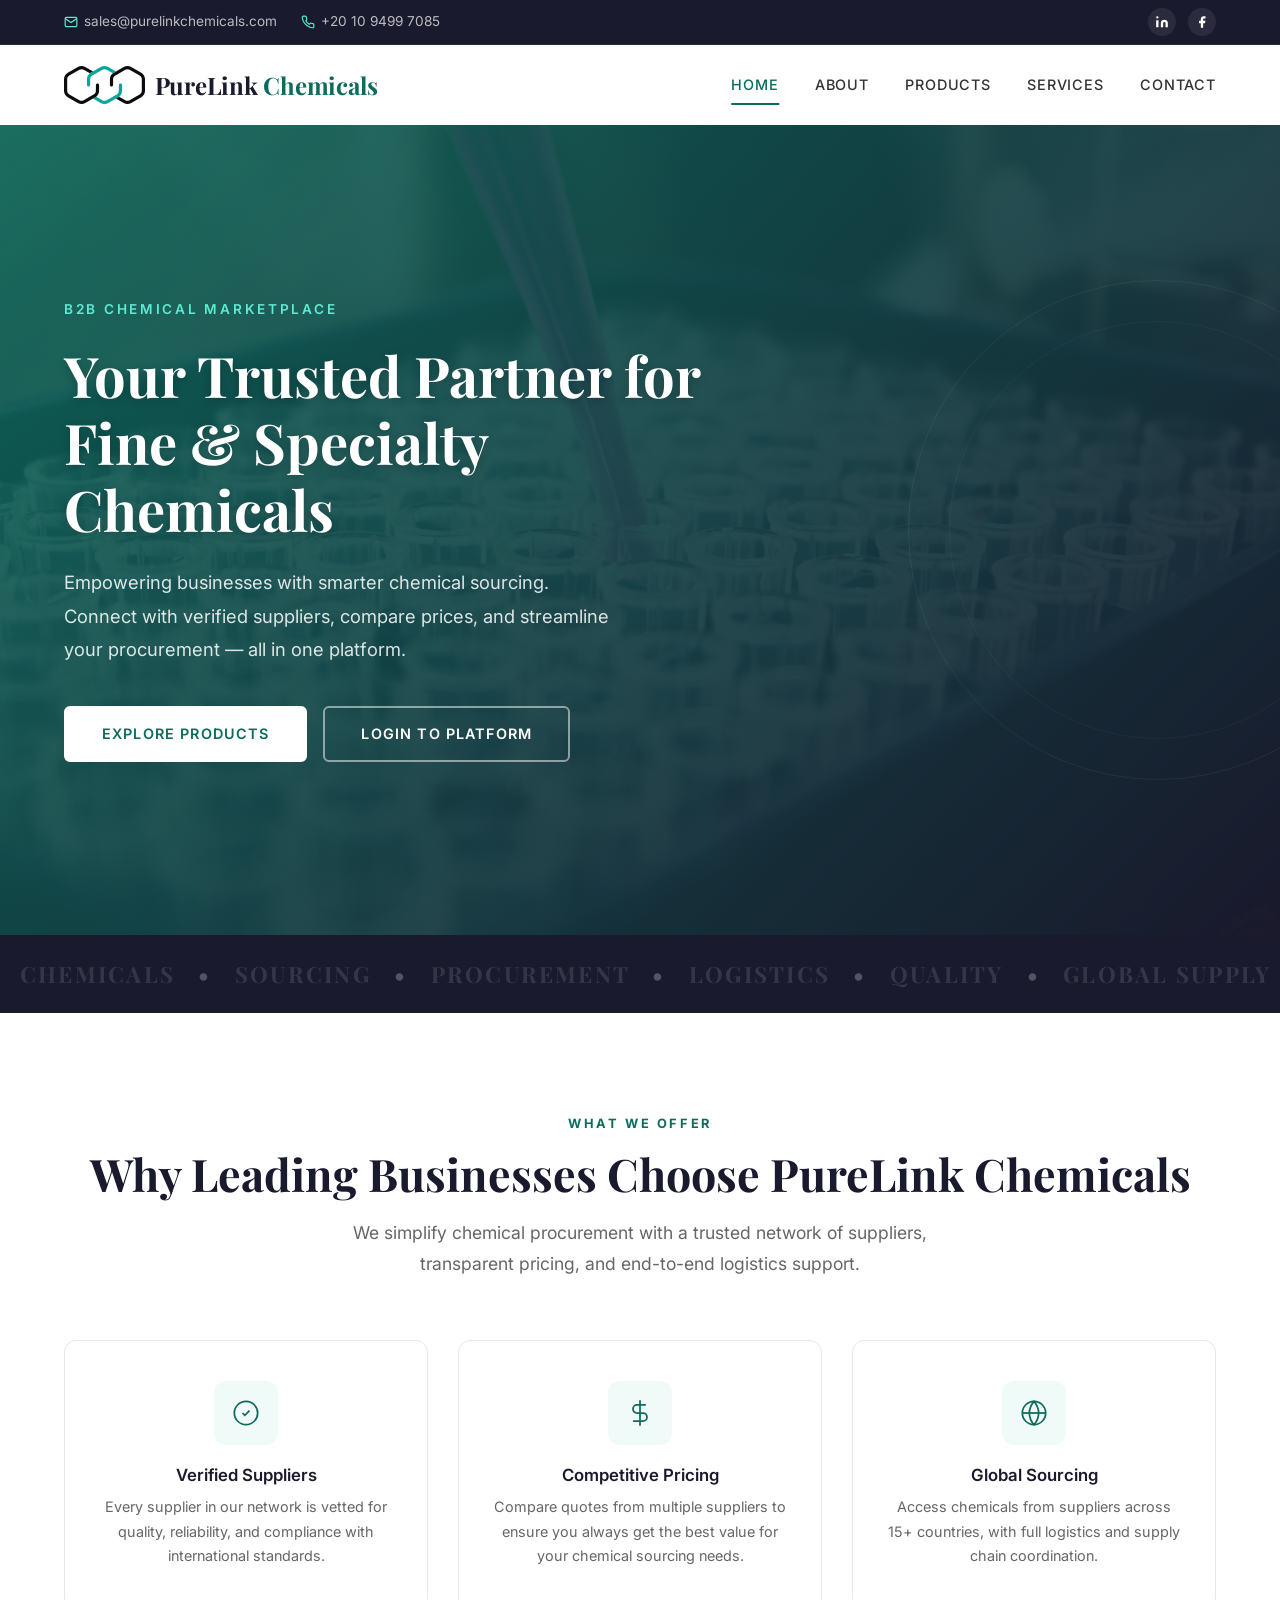
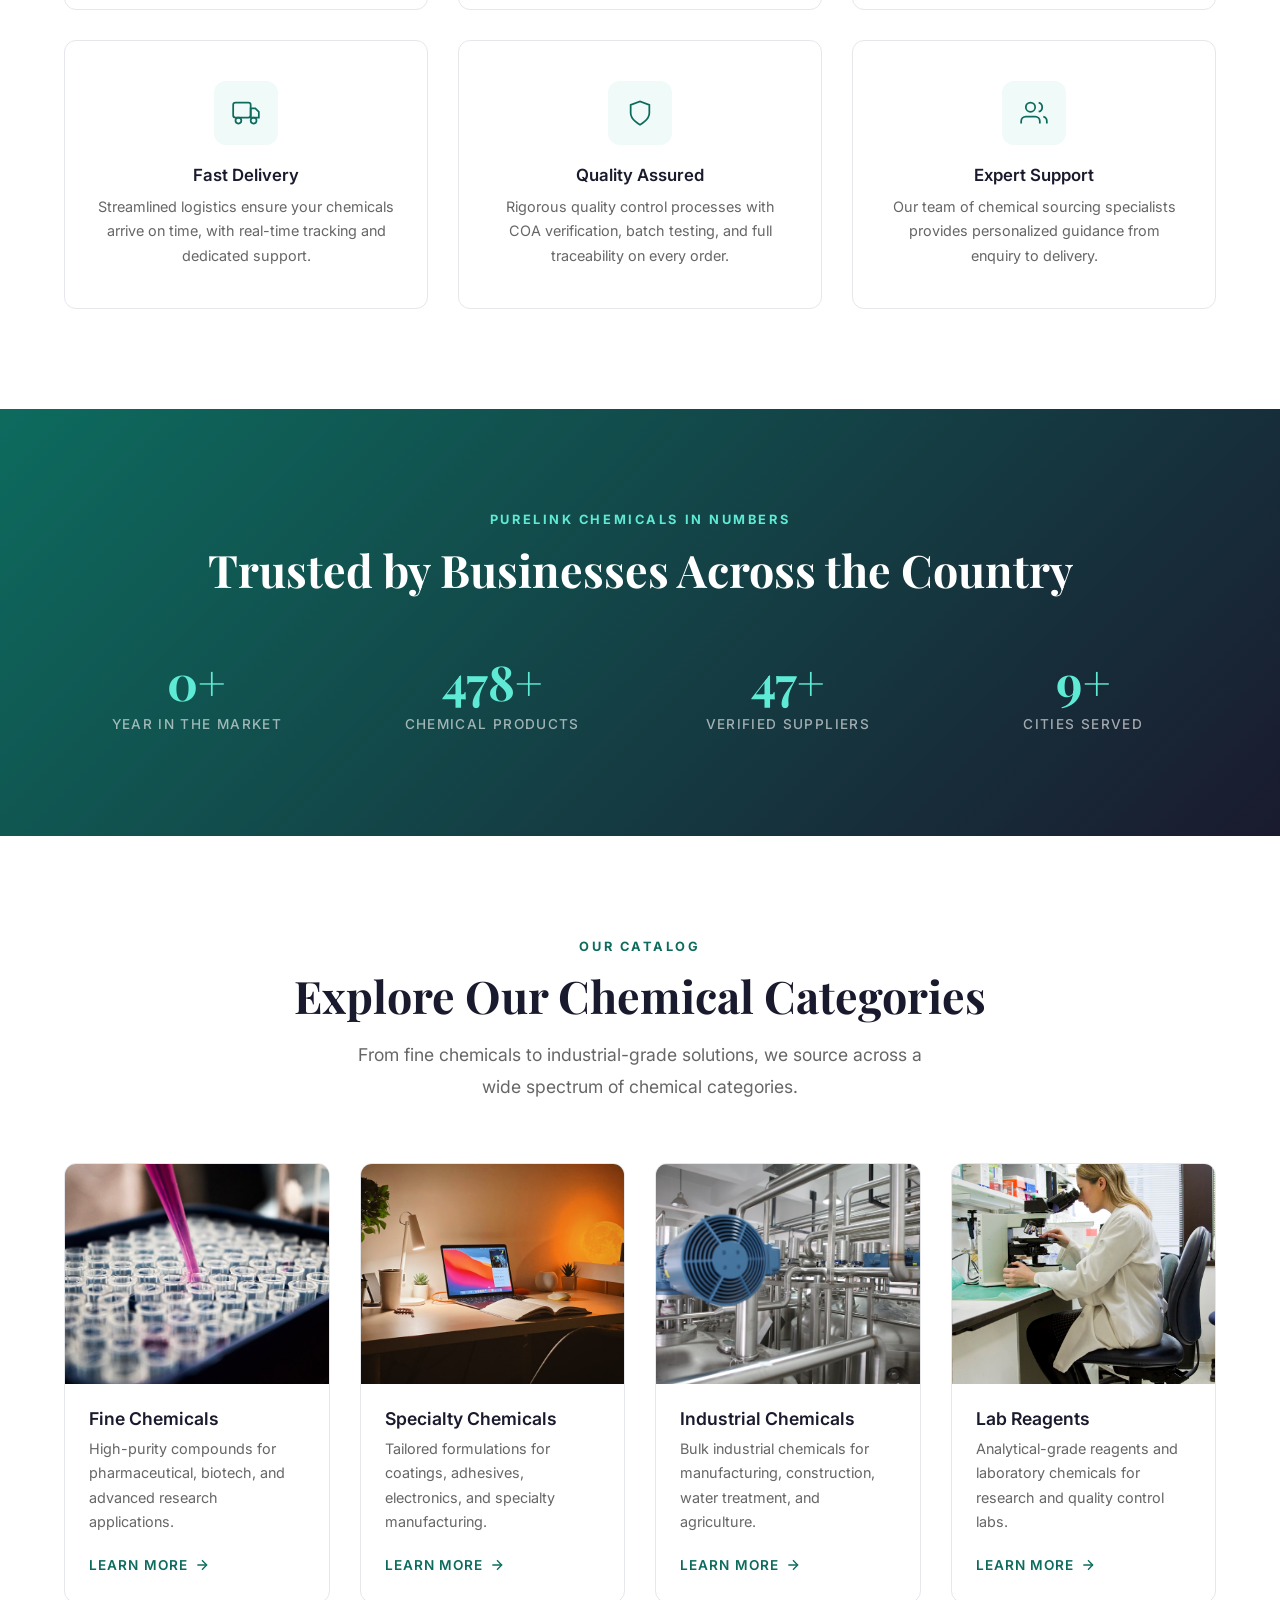
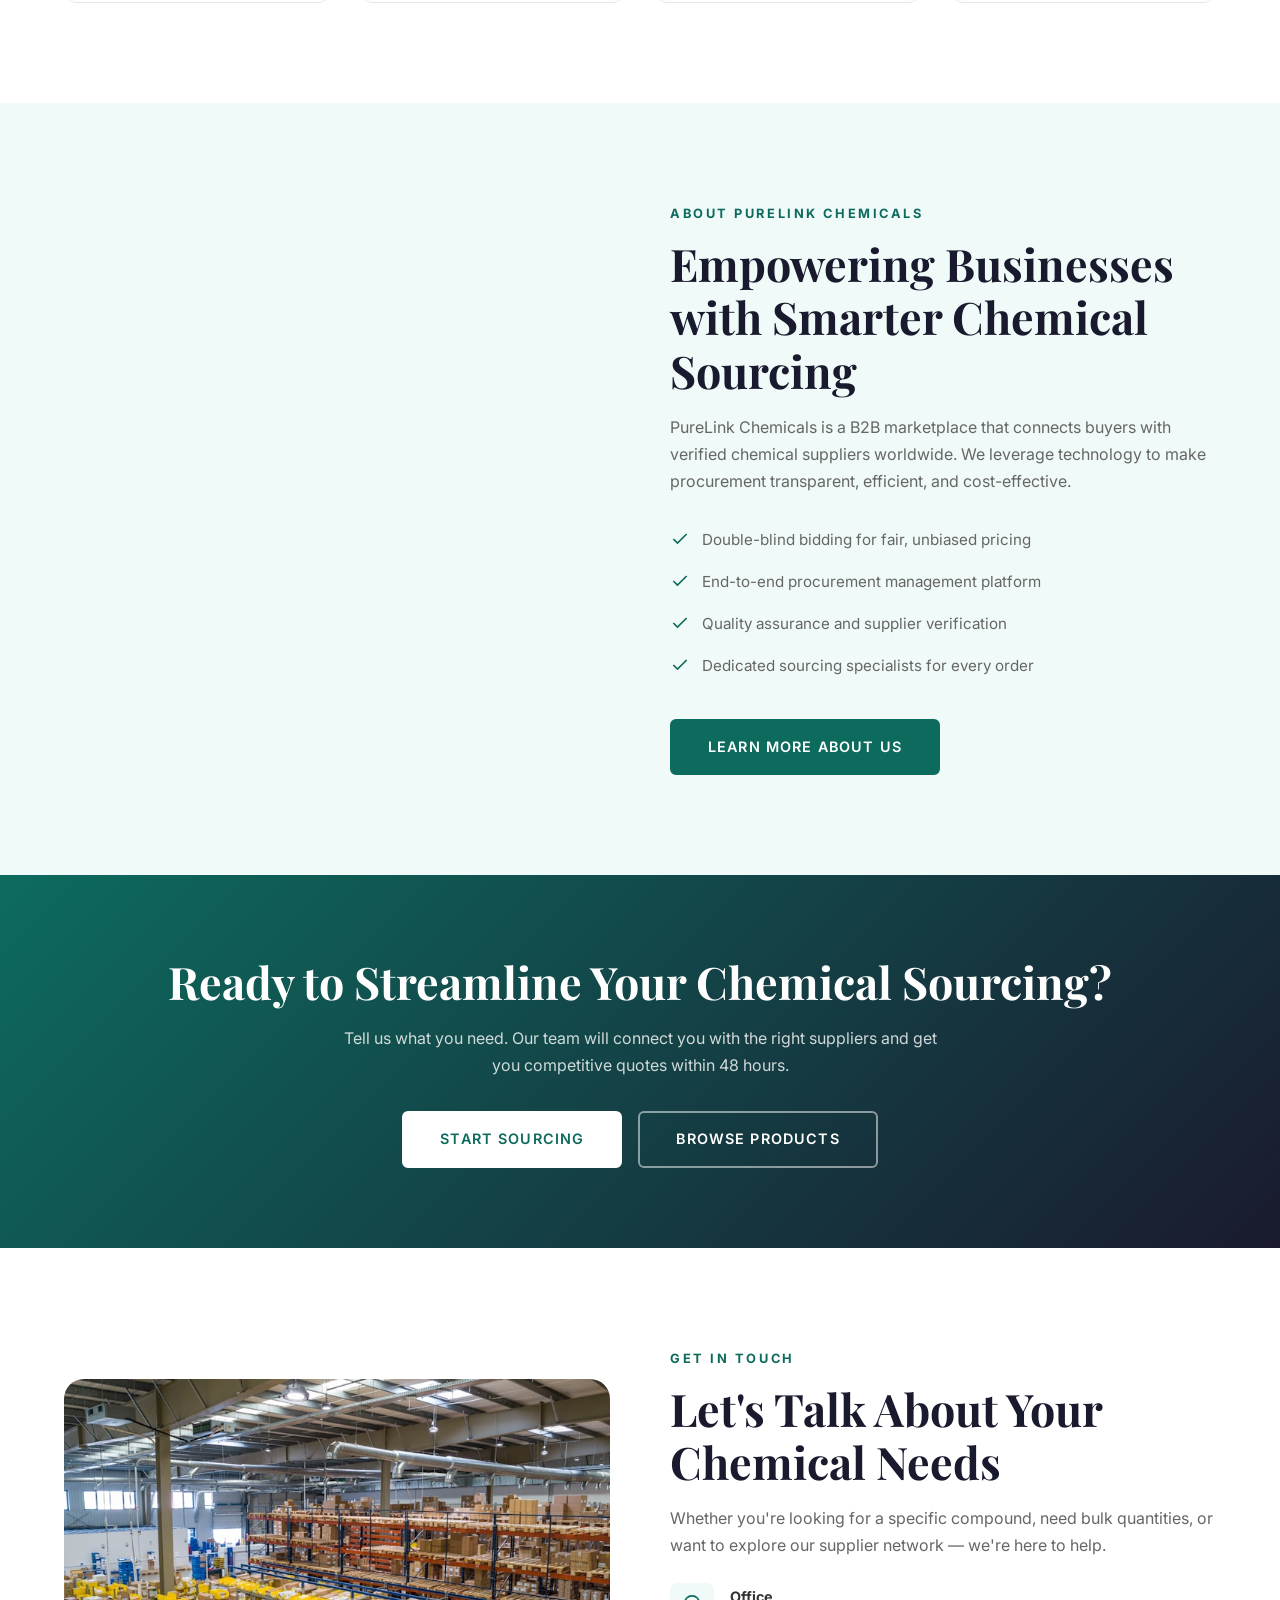
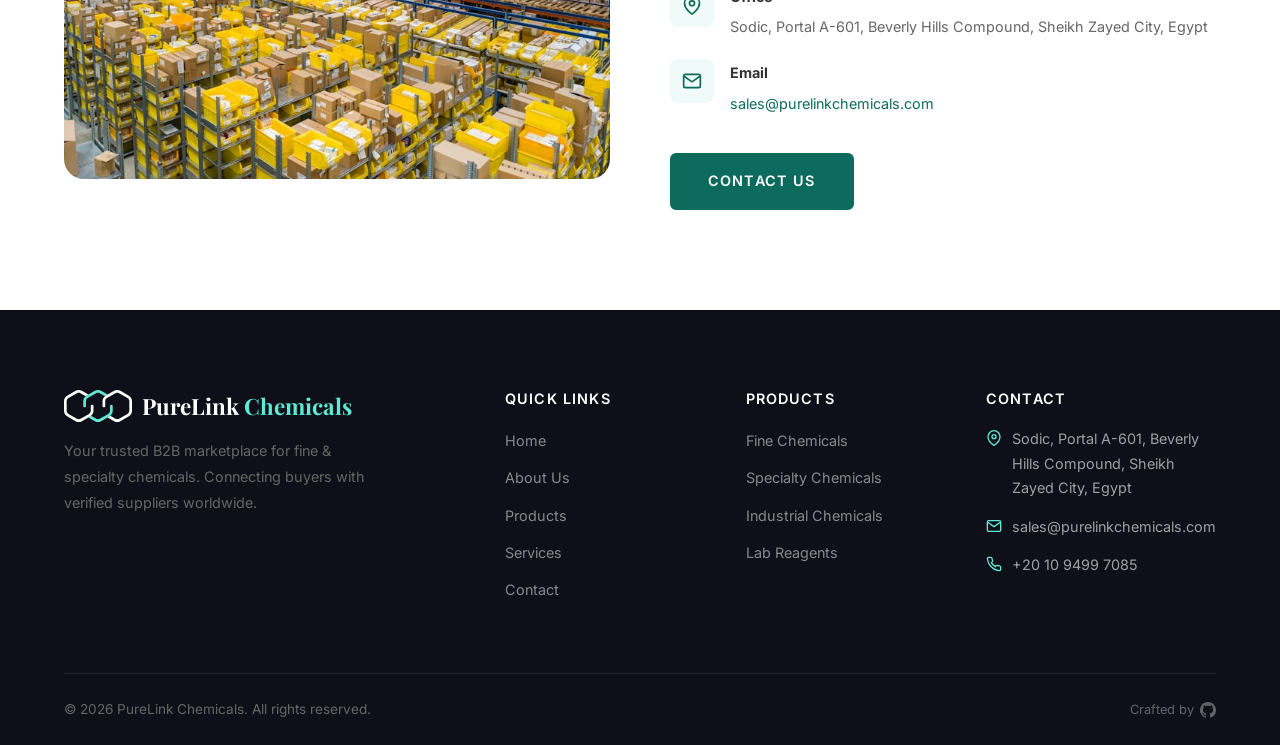
==== index.html @ 6e8f5ff6 "Replace social media links with GitHub credit link in footer across multiple pages" ====
<!DOCTYPE html>
<html lang="en">
<head>
  <meta charset="UTF-8">
  <meta name="viewport" content="width=device-width, initial-scale=1.0">
  <meta name="description" content="PureLink Chemicals - Your trusted B2B marketplace for fine & specialty chemicals. Verified suppliers, competitive pricing, and global sourcing.">
  <meta name="keywords" content="chemicals, B2B marketplace, fine chemicals, specialty chemicals, chemical sourcing, procurement">
  <title>PureLink Chemicals | Your Trusted Partner for Fine & Specialty Chemicals</title>

  <!-- Fonts -->
  <link rel="preconnect" href="https://fonts.googleapis.com">
  <link rel="preconnect" href="https://fonts.gstatic.com" crossorigin>
  <link href="https://fonts.googleapis.com/css2?family=Inter:wght@300;400;500;600;700&family=Playfair+Display:wght@400;700&display=swap" rel="stylesheet">

  <!-- Styles -->
  <link rel="stylesheet" href="css/style.css">

  <!-- Favicon -->
  <link rel="icon" type="image/svg+xml" href="images/logo.svg">
  <link rel="icon" type="image/png" href="images/favicon.png">
</head>
<body>

  <!-- Top Bar -->
  <div class="topbar">
    <div class="container flex flex--between">
      <div class="topbar__left">
        <div class="topbar__item">
          <svg viewBox="0 0 24 24" fill="none" stroke="currentColor" stroke-width="2"><path d="M4 4h16c1.1 0 2 .9 2 2v12c0 1.1-.9 2-2 2H4c-1.1 0-2-.9-2-2V6c0-1.1.9-2 2-2z"/><polyline points="22,6 12,13 2,6"/></svg>
          <a href="mailto:sales@purelinkchemicals.com">sales@purelinkchemicals.com</a>
        </div>
        <div class="topbar__item">
          <svg viewBox="0 0 24 24" fill="none" stroke="currentColor" stroke-width="2"><path d="M22 16.92v3a2 2 0 0 1-2.18 2 19.79 19.79 0 0 1-8.63-3.07 19.5 19.5 0 0 1-6-6 19.79 19.79 0 0 1-3.07-8.67A2 2 0 0 1 4.11 2h3a2 2 0 0 1 2 1.72c.127.96.361 1.903.7 2.81a2 2 0 0 1-.45 2.11L8.09 9.91a16 16 0 0 0 6 6l1.27-1.27a2 2 0 0 1 2.11-.45c.907.339 1.85.573 2.81.7A2 2 0 0 1 22 16.92z"/></svg>
          <a href="tel:+201094997085">+20 10 9499 7085</a>
        </div>
      </div>
      <div class="topbar__right">
        <div class="topbar__social">
          <a href="#" aria-label="LinkedIn"><svg viewBox="0 0 24 24"><path d="M16 8a6 6 0 0 1 6 6v7h-4v-7a2 2 0 0 0-2-2 2 2 0 0 0-2 2v7h-4v-7a6 6 0 0 1 6-6z M2 9h4v12H2z M4 2a2 2 0 1 1 0 4 2 2 0 0 1 0-4z"/></svg></a>
          <a href="#" aria-label="Facebook"><svg viewBox="0 0 24 24"><path d="M18 2h-3a5 5 0 0 0-5 5v3H7v4h3v8h4v-8h3l1-4h-4V7a1 1 0 0 1 1-1h3z"/></svg></a>
        </div>
      </div>
    </div>
  </div>

  <!-- Header -->
  <header class="header">
    <div class="header__inner">
      <a href="index.html" class="header__logo">
        <img src="images/logo.svg" alt="PureLink Chemicals">
        <span class="header__logo-text">PureLink <span>Chemicals</span></span>
      </a>
      <nav class="nav" id="nav">
        <a href="index.html" class="nav__link nav__link--active">Home</a>
        <a href="about.html" class="nav__link">About</a>
        <a href="products.html" class="nav__link">Products</a>
        <a href="services.html" class="nav__link">Services</a>
        <a href="contact.html" class="nav__link">Contact</a>
      </nav>
      <button class="nav-toggle" aria-label="Toggle navigation">
        <span></span><span></span><span></span>
      </button>
    </div>
  </header>

  <!-- Hero Section -->
  <section class="hero">
    <div class="container">
      <div class="hero__content">
        <span class="hero__label">B2B Chemical Marketplace</span>
        <h1 class="hero__title">Your Trusted Partner for Fine & Specialty Chemicals</h1>
        <p class="hero__text">Empowering businesses with smarter chemical sourcing. Connect with verified suppliers, compare prices, and streamline your procurement — all in one platform.</p>
        <div class="hero__buttons">
          <a href="products.html" class="btn btn--white">Explore Products</a>
          <a href="https://purelinkchemical.com/login" class="btn btn--outline-white" target="_blank">Login to Platform</a>
        </div>
      </div>
    </div>
    <div class="hero__decoration"></div>
  </section>

  <!-- Marquee -->
  <div class="marquee">
    <div class="marquee__inner">
      <span class="marquee__item">CHEMICALS <span>&bull;</span> SOURCING <span>&bull;</span> PROCUREMENT <span>&bull;</span> LOGISTICS <span>&bull;</span> QUALITY <span>&bull;</span> GLOBAL SUPPLY <span>&bull;</span> FINE CHEMICALS <span>&bull;</span> SPECIALTY <span>&bull;</span> INDUSTRIAL <span>&bull;</span></span>
      <span class="marquee__item">CHEMICALS <span>&bull;</span> SOURCING <span>&bull;</span> PROCUREMENT <span>&bull;</span> LOGISTICS <span>&bull;</span> QUALITY <span>&bull;</span> GLOBAL SUPPLY <span>&bull;</span> FINE CHEMICALS <span>&bull;</span> SPECIALTY <span>&bull;</span> INDUSTRIAL <span>&bull;</span></span>
      <span class="marquee__item">CHEMICALS <span>&bull;</span> SOURCING <span>&bull;</span> PROCUREMENT <span>&bull;</span> LOGISTICS <span>&bull;</span> QUALITY <span>&bull;</span> GLOBAL SUPPLY <span>&bull;</span> FINE CHEMICALS <span>&bull;</span> SPECIALTY <span>&bull;</span> INDUSTRIAL <span>&bull;</span></span>
      <span class="marquee__item">CHEMICALS <span>&bull;</span> SOURCING <span>&bull;</span> PROCUREMENT <span>&bull;</span> LOGISTICS <span>&bull;</span> QUALITY <span>&bull;</span> GLOBAL SUPPLY <span>&bull;</span> FINE CHEMICALS <span>&bull;</span> SPECIALTY <span>&bull;</span> INDUSTRIAL <span>&bull;</span></span>
    </div>
  </div>

  <!-- Services / Features Section -->
  <section class="section" id="features">
    <div class="container">
      <div class="text-center reveal">
        <span class="section-label">What We Offer</span>
        <h2 class="section-title">Why Leading Businesses Choose PureLink Chemicals</h2>
        <p class="section-subtitle centered">We simplify chemical procurement with a trusted network of suppliers, transparent pricing, and end-to-end logistics support.</p>
      </div>

      <div class="grid grid--3" style="margin-top: 60px;">
        <div class="feature-card reveal">
          <div class="feature-card__icon">
            <svg viewBox="0 0 24 24"><path d="M9 12l2 2 4-4"/><path d="M12 2a10 10 0 1 0 0 20 10 10 0 0 0 0-20z"/></svg>
          </div>
          <h3 class="feature-card__title">Verified Suppliers</h3>
          <p class="feature-card__text">Every supplier in our network is vetted for quality, reliability, and compliance with international standards.</p>
        </div>

        <div class="feature-card reveal">
          <div class="feature-card__icon">
            <svg viewBox="0 0 24 24"><line x1="12" y1="1" x2="12" y2="23"/><path d="M17 5H9.5a3.5 3.5 0 0 0 0 7h5a3.5 3.5 0 0 1 0 7H6"/></svg>
          </div>
          <h3 class="feature-card__title">Competitive Pricing</h3>
          <p class="feature-card__text">Compare quotes from multiple suppliers to ensure you always get the best value for your chemical sourcing needs.</p>
        </div>

        <div class="feature-card reveal">
          <div class="feature-card__icon">
            <svg viewBox="0 0 24 24"><circle cx="12" cy="12" r="10"/><line x1="2" y1="12" x2="22" y2="12"/><path d="M12 2a15.3 15.3 0 0 1 4 10 15.3 15.3 0 0 1-4 10 15.3 15.3 0 0 1-4-10 15.3 15.3 0 0 1 4-10z"/></svg>
          </div>
          <h3 class="feature-card__title">Global Sourcing</h3>
          <p class="feature-card__text">Access chemicals from suppliers across 15+ countries, with full logistics and supply chain coordination.</p>
        </div>

        <div class="feature-card reveal">
          <div class="feature-card__icon">
            <svg viewBox="0 0 24 24"><rect x="1" y="3" width="15" height="13" rx="2"/><polygon points="16 8 20 8 23 11 23 16 16 16 16 8"/><circle cx="5.5" cy="18.5" r="2.5"/><circle cx="18.5" cy="18.5" r="2.5"/></svg>
          </div>
          <h3 class="feature-card__title">Fast Delivery</h3>
          <p class="feature-card__text">Streamlined logistics ensure your chemicals arrive on time, with real-time tracking and dedicated support.</p>
        </div>

        <div class="feature-card reveal">
          <div class="feature-card__icon">
            <svg viewBox="0 0 24 24"><path d="M12 22s8-4 8-10V5l-8-3-8 3v7c0 6 8 10 8 10z"/></svg>
          </div>
          <h3 class="feature-card__title">Quality Assured</h3>
          <p class="feature-card__text">Rigorous quality control processes with COA verification, batch testing, and full traceability on every order.</p>
        </div>

        <div class="feature-card reveal">
          <div class="feature-card__icon">
            <svg viewBox="0 0 24 24"><path d="M17 21v-2a4 4 0 0 0-4-4H5a4 4 0 0 0-4 4v2"/><circle cx="9" cy="7" r="4"/><path d="M23 21v-2a4 4 0 0 0-3-3.87"/><path d="M16 3.13a4 4 0 0 1 0 7.75"/></svg>
          </div>
          <h3 class="feature-card__title">Expert Support</h3>
          <p class="feature-card__text">Our team of chemical sourcing specialists provides personalized guidance from enquiry to delivery.</p>
        </div>
      </div>
    </div>
  </section>

  <!-- Stats Section -->
  <section class="section section--gradient">
    <div class="container">
      <div class="text-center reveal" style="margin-bottom: 60px;">
        <span class="section-label" style="color: var(--accent);">PureLink Chemicals in Numbers</span>
        <h2 class="section-title" style="color: #fff;">Trusted by Businesses Across the Country</h2>
      </div>
      <div class="stats reveal">
        <div class="stat">
          <div class="stat__value" data-count="1" data-suffix="+">0</div>
          <div class="stat__label">Year in the Market</div>
        </div>
        <div class="stat">
          <div class="stat__value" data-count="500" data-suffix="+">0</div>
          <div class="stat__label">Chemical Products</div>
        </div>
        <div class="stat">
          <div class="stat__value" data-count="50" data-suffix="+">0</div>
          <div class="stat__label">Verified Suppliers</div>
        </div>
        <div class="stat">
          <div class="stat__value" data-count="10" data-suffix="+">0</div>
          <div class="stat__label">Cities Served</div>
        </div>
      </div>
    </div>
  </section>

  <!-- Product Categories Preview -->
  <section class="section" id="products-preview">
    <div class="container">
      <div class="text-center reveal">
        <span class="section-label">Our Catalog</span>
        <h2 class="section-title">Explore Our Chemical Categories</h2>
        <p class="section-subtitle centered">From fine chemicals to industrial-grade solutions, we source across a wide spectrum of chemical categories.</p>
      </div>

      <div class="grid grid--4" style="margin-top: 60px;">
        <div class="category-card reveal">
          <div class="category-card__image" style="background-image: url('images/fine-chemicals.jpg'); background-size: cover; background-position: center;">
          </div>
          <div class="category-card__body">
            <h3 class="category-card__title">Fine Chemicals</h3>
            <p class="category-card__text">High-purity compounds for pharmaceutical, biotech, and advanced research applications.</p>
            <a href="products.html" class="category-card__link">Learn More <svg viewBox="0 0 24 24" stroke-width="2"><line x1="5" y1="12" x2="19" y2="12"/><polyline points="12 5 19 12 12 19"/></svg></a>
          </div>
        </div>

        <div class="category-card reveal">
          <div class="category-card__image" style="background-image: url('images/specialty-chemicals.jpg'); background-size: cover; background-position: center;">
          </div>
          <div class="category-card__body">
            <h3 class="category-card__title">Specialty Chemicals</h3>
            <p class="category-card__text">Tailored formulations for coatings, adhesives, electronics, and specialty manufacturing.</p>
            <a href="products.html" class="category-card__link">Learn More <svg viewBox="0 0 24 24" stroke-width="2"><line x1="5" y1="12" x2="19" y2="12"/><polyline points="12 5 19 12 12 19"/></svg></a>
          </div>
        </div>

        <div class="category-card reveal">
          <div class="category-card__image" style="background-image: url('images/industrial-chemicals.jpg'); background-size: cover; background-position: center;">
          </div>
          <div class="category-card__body">
            <h3 class="category-card__title">Industrial Chemicals</h3>
            <p class="category-card__text">Bulk industrial chemicals for manufacturing, construction, water treatment, and agriculture.</p>
            <a href="products.html" class="category-card__link">Learn More <svg viewBox="0 0 24 24" stroke-width="2"><line x1="5" y1="12" x2="19" y2="12"/><polyline points="12 5 19 12 12 19"/></svg></a>
          </div>
        </div>

        <div class="category-card reveal">
          <div class="category-card__image" style="background-image: url('images/lab-reagents.jpg'); background-size: cover; background-position: center;">
          </div>
          <div class="category-card__body">
            <h3 class="category-card__title">Lab Reagents</h3>
            <p class="category-card__text">Analytical-grade reagents and laboratory chemicals for research and quality control labs.</p>
            <a href="products.html" class="category-card__link">Learn More <svg viewBox="0 0 24 24" stroke-width="2"><line x1="5" y1="12" x2="19" y2="12"/><polyline points="12 5 19 12 12 19"/></svg></a>
          </div>
        </div>
      </div>
    </div>
  </section>

  <!-- About Preview / Content Row -->
  <section class="section section--light">
    <div class="container">
      <div class="content-row">
        <div class="content-row__image reveal-left" style="background-image: url('images/about-team.jpg');">
        </div>
        <div class="content-row__body reveal-right">
          <span class="section-label">About PureLink Chemicals</span>
          <h2>Empowering Businesses with Smarter Chemical Sourcing</h2>
          <p>PureLink Chemicals is a B2B marketplace that connects buyers with verified chemical suppliers worldwide. We leverage technology to make procurement transparent, efficient, and cost-effective.</p>
          <ul class="content-row__list">
            <li>
              <svg viewBox="0 0 24 24" stroke-width="2"><polyline points="20 6 9 17 4 12"/></svg>
              Double-blind bidding for fair, unbiased pricing
            </li>
            <li>
              <svg viewBox="0 0 24 24" stroke-width="2"><polyline points="20 6 9 17 4 12"/></svg>
              End-to-end procurement management platform
            </li>
            <li>
              <svg viewBox="0 0 24 24" stroke-width="2"><polyline points="20 6 9 17 4 12"/></svg>
              Quality assurance and supplier verification
            </li>
            <li>
              <svg viewBox="0 0 24 24" stroke-width="2"><polyline points="20 6 9 17 4 12"/></svg>
              Dedicated sourcing specialists for every order
            </li>
          </ul>
          <a href="about.html" class="btn btn--primary">Learn More About Us</a>
        </div>
      </div>
    </div>
  </section>

  <!-- CTA Banner -->
  <section class="cta-banner">
    <div class="container reveal">
      <h2>Ready to Streamline Your Chemical Sourcing?</h2>
      <p>Tell us what you need. Our team will connect you with the right suppliers and get you competitive quotes within 48 hours.</p>
      <div style="display: flex; gap: 16px; justify-content: center; flex-wrap: wrap;">
        <a href="https://purelinkchemical.com/login" class="btn btn--white" target="_blank">Start Sourcing</a>
        <a href="products.html" class="btn btn--outline-white">Browse Products</a>
      </div>
    </div>
  </section>

  <!-- Contact Preview -->
  <section class="section">
    <div class="container">
      <div class="content-row content-row--reverse">
        <div class="content-row__body reveal-left">
          <span class="section-label">Get in Touch</span>
          <h2>Let's Talk About Your Chemical Needs</h2>
          <p>Whether you're looking for a specific compound, need bulk quantities, or want to explore our supplier network — we're here to help.</p>

          <div style="margin-top: 24px;">
            <div style="display: flex; gap: 16px; align-items: flex-start; margin-bottom: 20px;">
              <div style="width: 44px; height: 44px; background: var(--light-bg); border-radius: 8px; display: flex; align-items: center; justify-content: center; flex-shrink: 0;">
                <svg width="20" height="20" viewBox="0 0 24 24" fill="none" stroke="var(--primary)" stroke-width="2"><path d="M21 10c0 7-9 13-9 13s-9-6-9-13a9 9 0 0 1 18 0z"/><circle cx="12" cy="10" r="3"/></svg>
              </div>
              <div>
                <strong style="font-size: 0.9rem; color: var(--text);">Office</strong>
                <p style="margin: 4px 0 0; color: var(--text-light); font-size: 0.9rem;">Sodic, Portal A-601, Beverly Hills Compound, Sheikh Zayed City, Egypt</p>
              </div>
            </div>
            <div style="display: flex; gap: 16px; align-items: flex-start; margin-bottom: 20px;">
              <div style="width: 44px; height: 44px; background: var(--light-bg); border-radius: 8px; display: flex; align-items: center; justify-content: center; flex-shrink: 0;">
                <svg width="20" height="20" viewBox="0 0 24 24" fill="none" stroke="var(--primary)" stroke-width="2"><path d="M4 4h16c1.1 0 2 .9 2 2v12c0 1.1-.9 2-2 2H4c-1.1 0-2-.9-2-2V6c0-1.1.9-2 2-2z"/><polyline points="22,6 12,13 2,6"/></svg>
              </div>
              <div>
                <strong style="font-size: 0.9rem; color: var(--text);">Email</strong>
                <p style="margin: 4px 0 0;"><a href="mailto:sales@purelinkchemicals.com" style="color: var(--primary); font-size: 0.9rem;">sales@purelinkchemicals.com</a></p>
              </div>
            </div>
          </div>

          <a href="contact.html" class="btn btn--primary" style="margin-top: 16px;">Contact Us</a>
        </div>
        <div class="content-row__image reveal-right" style="background-image: url('images/logistics.jpg');">
        </div>
      </div>
    </div>
  </section>

  <!-- Footer -->
  <footer class="footer">
    <div class="container">
      <div class="footer__grid">
        <div>
          <div class="footer__logo">
            <img src="images/logo-white.svg" alt="PureLink Chemicals">
            <div class="footer__logo-text">PureLink <span>Chemicals</span></div>
          </div>
          <p class="footer__brand-text">Your trusted B2B marketplace for fine & specialty chemicals. Connecting buyers with verified suppliers worldwide.</p>
        </div>
        <div>
          <h4 class="footer__title">Quick Links</h4>
          <ul class="footer__links">
            <li><a href="index.html">Home</a></li>
            <li><a href="about.html">About Us</a></li>
            <li><a href="products.html">Products</a></li>
            <li><a href="services.html">Services</a></li>
            <li><a href="contact.html">Contact</a></li>
          </ul>
        </div>
        <div>
          <h4 class="footer__title">Products</h4>
          <ul class="footer__links">
            <li><a href="products.html">Fine Chemicals</a></li>
            <li><a href="products.html">Specialty Chemicals</a></li>
            <li><a href="products.html">Industrial Chemicals</a></li>
            <li><a href="products.html">Lab Reagents</a></li>
          </ul>
        </div>
        <div>
          <h4 class="footer__title">Contact</h4>
          <div class="footer__contact-item">
            <svg viewBox="0 0 24 24" fill="none" stroke-width="2"><path d="M21 10c0 7-9 13-9 13s-9-6-9-13a9 9 0 0 1 18 0z"/><circle cx="12" cy="10" r="3"/></svg>
            <span>Sodic, Portal A-601, Beverly Hills Compound, Sheikh Zayed City, Egypt</span>
          </div>
          <div class="footer__contact-item">
            <svg viewBox="0 0 24 24" fill="none" stroke-width="2"><path d="M4 4h16c1.1 0 2 .9 2 2v12c0 1.1-.9 2-2 2H4c-1.1 0-2-.9-2-2V6c0-1.1.9-2 2-2z"/><polyline points="22,6 12,13 2,6"/></svg>
            <a href="mailto:sales@purelinkchemicals.com">sales@purelinkchemicals.com</a>
          </div>
          <div class="footer__contact-item">
            <svg viewBox="0 0 24 24" fill="none" stroke-width="2"><path d="M22 16.92v3a2 2 0 0 1-2.18 2 19.79 19.79 0 0 1-8.63-3.07 19.5 19.5 0 0 1-6-6 19.79 19.79 0 0 1-3.07-8.67A2 2 0 0 1 4.11 2h3a2 2 0 0 1 2 1.72c.127.96.361 1.903.7 2.81a2 2 0 0 1-.45 2.11L8.09 9.91a16 16 0 0 0 6 6l1.27-1.27a2 2 0 0 1 2.11-.45c.907.339 1.85.573 2.81.7A2 2 0 0 1 22 16.92z"/></svg>
            <a href="tel:+201094997085">+20 10 9499 7085</a>
          </div>
        </div>
      </div>
      <div class="footer__bottom">
        <p>&copy; 2026 PureLink Chemicals. All rights reserved.</p>
        <a href="https://github.com/ahmed0magdy" target="_blank" rel="noopener noreferrer" class="footer__credit-link">Crafted by <svg viewBox="0 0 24 24" fill="currentColor"><path d="M12 0C5.37 0 0 5.37 0 12c0 5.31 3.435 9.795 8.205 11.385.6.105.825-.255.825-.57 0-.285-.015-1.23-.015-2.235-3.015.555-3.795-.735-4.035-1.41-.135-.345-.72-1.41-1.23-1.695-.42-.225-1.02-.78-.015-.795.945-.015 1.62.87 1.845 1.23 1.08 1.815 2.805 1.305 3.495.99.105-.78.42-1.305.765-1.605-2.67-.3-5.46-1.335-5.46-5.925 0-1.305.465-2.385 1.23-3.225-.12-.3-.54-1.53.12-3.18 0 0 1.005-.315 3.3 1.23.96-.27 1.98-.405 3-.405s2.04.135 3 .405c2.295-1.56 3.3-1.23 3.3-1.23.66 1.65.24 2.88.12 3.18.765.84 1.23 1.905 1.23 3.225 0 4.605-2.805 5.625-5.475 5.925.435.375.81 1.095.81 2.22 0 1.605-.015 2.895-.015 3.3 0 .315.225.69.825.57A12.02 12.02 0 0 0 24 12c0-6.63-5.37-12-12-12z"/></svg></a>
      </div>
    </div>
  </footer>

  <!-- Back to Top -->
  <button class="back-to-top" aria-label="Back to top">
    <svg viewBox="0 0 24 24" stroke-width="2"><polyline points="18 15 12 9 6 15"/></svg>
  </button>

  <!-- Scripts -->
  <script src="js/main.js"></script>
</body>
</html>
---- css/style.css ----
/* ============================================
   PureLink Chemicals - Modern Corporate Site
   Design: Agritrade-inspired, B2B Chemical
   Fonts: Playfair Display + Inter
   ============================================ */

/* --- Reset & Base --- */
*, *::before, *::after { box-sizing: border-box; margin: 0; padding: 0; }

html {
  scroll-behavior: smooth;
  scroll-padding-top: 80px;
}

body {
  font-family: 'Inter', -apple-system, BlinkMacSystemFont, sans-serif;
  font-size: 16px;
  line-height: 1.7;
  color: #333;
  background: #fff;
  -webkit-font-smoothing: antialiased;
  -moz-osx-font-smoothing: grayscale;
  overflow-x: hidden;
}

img { max-width: 100%; height: auto; display: block; }
a { text-decoration: none; color: inherit; transition: color 0.3s ease; }
ul, ol { list-style: none; }

/* --- CSS Variables --- */
:root {
  --primary: #0D6B5E;
  --primary-dark: #095349;
  --primary-light: #16A085;
  --secondary: #1A1A2E;
  --accent: #5EEAD4;
  --light-bg: #F0FAF8;
  --white: #FFFFFF;
  --text: #333333;
  --text-light: #666666;
  --text-muted: #999999;
  --border: #E5E7EB;
  --shadow-sm: 0 2px 8px rgba(0,0,0,0.06);
  --shadow-md: 0 4px 20px rgba(0,0,0,0.08);
  --shadow-lg: 0 12px 40px rgba(0,0,0,0.12);
  --shadow-primary: 0 6px 20px rgba(13,107,94,0.25);
  --radius-sm: 6px;
  --radius-md: 12px;
  --radius-lg: 20px;
  --transition: 0.3s cubic-bezier(0.4, 0, 0.2, 1);
  --container: 1200px;
}

/* --- Typography --- */
h1, h2, h3, h4, h5, h6 {
  font-family: 'Playfair Display', Georgia, serif;
  font-weight: 700;
  line-height: 1.2;
  color: var(--secondary);
}

h1 { font-size: clamp(2.2rem, 5vw, 3.5rem); }
h2 { font-size: clamp(1.8rem, 4vw, 2.8rem); }
h3 { font-size: clamp(1.3rem, 3vw, 1.6rem); }
h4 { font-size: 1.2rem; }

p { margin-bottom: 1rem; color: var(--text-light); }

.section-label {
  font-family: 'Inter', sans-serif;
  font-size: 0.8rem;
  font-weight: 700;
  text-transform: uppercase;
  letter-spacing: 0.2em;
  color: var(--primary);
  margin-bottom: 0.75rem;
  display: block;
}

.section-title { margin-bottom: 1rem; }

.section-subtitle {
  font-size: 1.1rem;
  color: var(--text-light);
  max-width: 600px;
  line-height: 1.8;
}

.section-subtitle.centered { margin-left: auto; margin-right: auto; text-align: center; }

/* --- Layout --- */
.container {
  width: 100%;
  max-width: var(--container);
  margin: 0 auto;
  padding: 0 24px;
}

.section {
  padding: 100px 0;
}

.section--light { background: var(--light-bg); }
.section--dark {
  background: var(--secondary);
  color: var(--white);
}
.section--dark h2, .section--dark h3, .section--dark h4 { color: var(--white); }
.section--dark p { color: rgba(255,255,255,0.7); }
.section--dark .section-label { color: var(--accent); }

.section--gradient {
  background: linear-gradient(135deg, var(--primary) 0%, var(--secondary) 100%);
  color: var(--white);
}
.section--gradient h2, .section--gradient h3 { color: var(--white); }
.section--gradient p { color: rgba(255,255,255,0.85); }

.text-center { text-align: center; }
.text-white { color: var(--white) !important; }

.grid {
  display: grid;
  gap: 30px;
}
.grid--2 { grid-template-columns: repeat(2, 1fr); }
.grid--3 { grid-template-columns: repeat(3, 1fr); }
.grid--4 { grid-template-columns: repeat(4, 1fr); }

.flex { display: flex; }
.flex--center { align-items: center; justify-content: center; }
.flex--between { align-items: center; justify-content: space-between; }
.flex--gap { gap: 30px; }

/* --- Buttons --- */
.btn {
  display: inline-block;
  padding: 14px 36px;
  font-family: 'Inter', sans-serif;
  font-size: 0.9rem;
  font-weight: 600;
  text-transform: uppercase;
  letter-spacing: 0.08em;
  border: 2px solid transparent;
  border-radius: var(--radius-sm);
  cursor: pointer;
  transition: all var(--transition);
  text-align: center;
}

.btn--primary {
  background: var(--primary);
  color: var(--white);
  border-color: var(--primary);
}
.btn--primary:hover {
  background: var(--primary-dark);
  border-color: var(--primary-dark);
  transform: translateY(-2px);
  box-shadow: var(--shadow-primary);
}

.btn--secondary {
  background: transparent;
  color: var(--primary);
  border-color: var(--primary);
}
.btn--secondary:hover {
  background: var(--primary);
  color: var(--white);
  transform: translateY(-2px);
}

.btn--white {
  background: var(--white);
  color: var(--primary);
  border-color: var(--white);
}
.btn--white:hover {
  background: transparent;
  color: var(--white);
  border-color: var(--white);
  transform: translateY(-2px);
}

.btn--outline-white {
  background: transparent;
  color: var(--white);
  border-color: rgba(255,255,255,0.5);
}
.btn--outline-white:hover {
  background: var(--white);
  color: var(--primary);
  transform: translateY(-2px);
}

/* --- Top Bar --- */
.topbar {
  background: var(--secondary);
  padding: 8px 0;
  font-size: 0.85rem;
  color: rgba(255,255,255,0.7);
  border-bottom: 1px solid rgba(255,255,255,0.08);
}

.topbar a {
  color: rgba(255,255,255,0.7);
  transition: color 0.3s ease;
}
.topbar a:hover { color: var(--accent); }

.topbar__left { display: flex; gap: 24px; align-items: center; }
.topbar__right { display: flex; gap: 16px; align-items: center; }

.topbar__item {
  display: flex;
  align-items: center;
  gap: 6px;
}

.topbar__item svg {
  width: 14px;
  height: 14px;
  stroke: var(--accent);
  flex-shrink: 0;
}

.topbar__social { display: flex; gap: 12px; }
.topbar__social a {
  display: flex;
  align-items: center;
  justify-content: center;
  width: 28px;
  height: 28px;
  border-radius: 50%;
  background: rgba(255,255,255,0.08);
  transition: all 0.3s ease;
}
.topbar__social a:hover {
  background: var(--primary);
  transform: translateY(-2px);
}
.topbar__social svg { width: 14px; height: 14px; fill: #fff; }

/* --- Header / Navigation --- */
.header {
  background: var(--white);
  position: sticky;
  top: 0;
  z-index: 1000;
  transition: all var(--transition);
}

.header--scrolled {
  box-shadow: var(--shadow-md);
}

.header__inner {
  display: flex;
  align-items: center;
  justify-content: space-between;
  padding: 0 24px;
  max-width: var(--container);
  margin: 0 auto;
  height: 80px;
}

.header__logo {
  display: flex;
  align-items: center;
  gap: 10px;
}

.header__logo img {
  height: 38px;
  width: auto;
}

.header__logo-text {
  font-family: 'Playfair Display', Georgia, serif;
  font-size: 1.5rem;
  font-weight: 700;
  color: var(--secondary);
  letter-spacing: -0.01em;
  line-height: 1;
  white-space: nowrap;
}

.header__logo-text span {
  color: var(--primary);
}

.nav { display: flex; align-items: center; gap: 36px; }

.nav__link {
  font-size: 0.9rem;
  font-weight: 500;
  text-transform: uppercase;
  letter-spacing: 0.06em;
  color: var(--text);
  position: relative;
  padding: 8px 0;
}

.nav__link::after {
  content: '';
  position: absolute;
  bottom: 0;
  left: 50%;
  width: 0;
  height: 2px;
  background: var(--primary);
  transition: all 0.3s ease;
  transform: translateX(-50%);
}

.nav__link:hover, .nav__link--active {
  color: var(--primary);
}

.nav__link:hover::after, .nav__link--active::after {
  width: 100%;
}

.nav__cta {
  padding: 10px 24px;
  font-size: 0.85rem;
}

/* Mobile menu toggle */
.nav-toggle {
  display: none;
  background: none;
  border: none;
  cursor: pointer;
  padding: 8px;
  z-index: 1001;
}

.nav-toggle span {
  display: block;
  width: 24px;
  height: 2px;
  background: var(--text);
  margin: 6px 0;
  transition: all 0.3s ease;
}

.nav-toggle.active span:nth-child(1) {
  transform: rotate(45deg) translate(5px, 5px);
}
.nav-toggle.active span:nth-child(2) { opacity: 0; }
.nav-toggle.active span:nth-child(3) {
  transform: rotate(-45deg) translate(6px, -6px);
}

/* --- Hero Banner --- */
.hero {
  position: relative;
  min-height: 90vh;
  display: flex;
  align-items: center;
  background: linear-gradient(135deg, rgba(13,107,94,0.9) 0%, rgba(26,26,46,0.95) 100%),
              url('../images/hero-bg.jpg') center/cover no-repeat;
  color: var(--white);
  overflow: hidden;
}

.hero__content {
  position: relative;
  z-index: 2;
  max-width: 700px;
}

.hero__label {
  font-size: 0.85rem;
  font-weight: 600;
  text-transform: uppercase;
  letter-spacing: 0.2em;
  color: var(--accent);
  margin-bottom: 1.25rem;
  display: block;
}

.hero__title {
  color: var(--white);
  margin-bottom: 1.5rem;
  text-shadow: 0 2px 10px rgba(0,0,0,0.2);
}

.hero__text {
  font-size: 1.15rem;
  line-height: 1.8;
  color: rgba(255,255,255,0.85);
  margin-bottom: 2.5rem;
  max-width: 550px;
}

.hero__buttons { display: flex; gap: 16px; flex-wrap: wrap; }

.hero__decoration {
  position: absolute;
  right: -10%;
  top: 50%;
  transform: translateY(-50%);
  width: 500px;
  height: 500px;
  border-radius: 50%;
  border: 1px solid rgba(255,255,255,0.06);
  z-index: 1;
}

.hero__decoration::before {
  content: '';
  position: absolute;
  inset: 40px;
  border-radius: 50%;
  border: 1px solid rgba(255,255,255,0.04);
}

/* Page Hero (inner pages) */
.page-hero {
  position: relative;
  padding: 120px 0 80px;
  background: linear-gradient(135deg, rgba(13,107,94,0.9) 0%, rgba(26,26,46,0.95) 100%);
  color: var(--white);
  text-align: center;
}

.page-hero__title {
  color: var(--white);
  margin-bottom: 1rem;
}

.page-hero__breadcrumb {
  display: flex;
  justify-content: center;
  gap: 8px;
  font-size: 0.9rem;
  color: rgba(255,255,255,0.6);
}

.page-hero__breadcrumb a { color: var(--accent); }
.page-hero__breadcrumb a:hover { text-decoration: underline; }

/* --- Marquee --- */
.marquee {
  background: var(--secondary);
  padding: 20px 0;
  overflow: hidden;
  white-space: nowrap;
  cursor: grab;
  user-select: none;
  -webkit-user-select: none;
}

.marquee--dragging {
  cursor: grabbing;
}

.marquee__inner {
  display: inline-flex;
  flex-shrink: 0;
  animation: marquee 30s linear infinite;
  will-change: transform;
  min-width: 200%;
}

.marquee__inner--paused {
  animation-play-state: paused;
}

.marquee__item {
  font-family: 'Playfair Display', Georgia, serif;
  font-size: 1.4rem;
  font-weight: 700;
  color: rgba(255,255,255,0.12);
  text-transform: uppercase;
  letter-spacing: 0.1em;
  padding: 0 20px;
  flex-shrink: 0;
}

.marquee__item span {
  color: rgba(255,255,255,0.25);
  margin: 0 16px;
}

@keyframes marquee {
  0% { transform: translateX(0); }
  100% { transform: translateX(-50%); }
}

/* --- Feature Cards --- */
.feature-card {
  background: var(--white);
  padding: 40px 30px;
  border-radius: var(--radius-md);
  border: 1px solid var(--border);
  text-align: center;
  transition: all var(--transition);
}

.feature-card:hover {
  transform: translateY(-8px);
  box-shadow: 0 12px 30px rgba(13,107,94,0.1);
  border-color: rgba(13,107,94,0.2);
}

.feature-card__icon {
  width: 64px;
  height: 64px;
  background: var(--light-bg);
  border-radius: var(--radius-md);
  display: flex;
  align-items: center;
  justify-content: center;
  margin: 0 auto 20px;
  transition: all var(--transition);
}

.feature-card:hover .feature-card__icon {
  background: var(--primary);
}

.feature-card__icon svg {
  width: 28px;
  height: 28px;
  stroke: var(--primary);
  fill: none;
  stroke-width: 1.5;
  transition: all var(--transition);
}

.feature-card:hover .feature-card__icon svg { stroke: var(--white); }

.feature-card__title {
  font-family: 'Inter', sans-serif;
  font-size: 1.05rem;
  font-weight: 600;
  margin-bottom: 10px;
  color: var(--secondary);
}

.feature-card__text {
  font-size: 0.9rem;
  color: var(--text-light);
  margin-bottom: 0;
}

/* --- Stats --- */
.stats {
  display: grid;
  grid-template-columns: repeat(4, 1fr);
  gap: 30px;
  text-align: center;
}

.stat__value {
  font-family: 'Playfair Display', Georgia, serif;
  font-size: 3rem;
  font-weight: 700;
  color: var(--accent);
  line-height: 1;
  margin-bottom: 8px;
}

.stat__label {
  font-size: 0.85rem;
  text-transform: uppercase;
  letter-spacing: 0.1em;
  font-weight: 500;
  color: rgba(255,255,255,0.6);
}

/* --- Product/Category Cards --- */
.category-card {
  position: relative;
  border-radius: var(--radius-md);
  overflow: hidden;
  background: var(--white);
  border: 1px solid var(--border);
  transition: all var(--transition);
}

.category-card:hover {
  transform: translateY(-6px);
  box-shadow: var(--shadow-lg);
}

.category-card__image {
  height: 220px;
  background: linear-gradient(135deg, var(--primary-light), var(--primary-dark));
  display: flex;
  align-items: center;
  justify-content: center;
  overflow: hidden;
}

.category-card__image svg {
  width: 64px;
  height: 64px;
  stroke: var(--white);
  fill: none;
  stroke-width: 1.2;
  opacity: 0.8;
}

.category-card__body {
  padding: 24px;
}

.category-card__title {
  font-family: 'Inter', sans-serif;
  font-size: 1.1rem;
  font-weight: 600;
  color: var(--secondary);
  margin-bottom: 8px;
}

.category-card__text {
  font-size: 0.9rem;
  color: var(--text-light);
  margin-bottom: 16px;
}

.category-card__link {
  font-size: 0.85rem;
  font-weight: 600;
  text-transform: uppercase;
  letter-spacing: 0.08em;
  color: var(--primary);
  display: inline-flex;
  align-items: center;
  gap: 6px;
}

.category-card__link:hover { gap: 10px; }

.category-card__link svg {
  width: 16px;
  height: 16px;
  stroke: var(--primary);
  fill: none;
  transition: all 0.3s ease;
}

/* --- Alternating Content Sections --- */
.content-row {
  display: grid;
  grid-template-columns: 1fr 1fr;
  gap: 60px;
  align-items: center;
}

.content-row--reverse { direction: rtl; }
.content-row--reverse > * { direction: ltr; }

.content-row__image {
  border-radius: var(--radius-lg);
  overflow: hidden;
  background: linear-gradient(135deg, var(--primary-light), var(--secondary));
  background-size: cover;
  background-position: center;
  min-height: 400px;
  display: flex;
  align-items: center;
  justify-content: center;
}

.content-row__image svg {
  width: 120px;
  height: 120px;
  stroke: rgba(255,255,255,0.3);
  fill: none;
  stroke-width: 0.8;
}

.content-row__body h2 { margin-bottom: 1rem; }
.content-row__body p { margin-bottom: 1.5rem; }

.content-row__list {
  margin-bottom: 2rem;
}

.content-row__list li {
  display: flex;
  align-items: flex-start;
  gap: 12px;
  padding: 8px 0;
  color: var(--text-light);
  font-size: 0.95rem;
}

.content-row__list li svg {
  width: 20px;
  height: 20px;
  stroke: var(--primary);
  fill: none;
  flex-shrink: 0;
  margin-top: 2px;
}

/* --- Process Steps --- */
.process-steps {
  display: grid;
  grid-template-columns: repeat(4, 1fr);
  gap: 30px;
  position: relative;
}

.process-steps::before {
  content: '';
  position: absolute;
  top: 48px;
  left: 15%;
  right: 15%;
  height: 2px;
  background: var(--border);
  z-index: 0;
}

.process-step {
  text-align: center;
  position: relative;
  z-index: 1;
}

.process-step__number {
  width: 96px;
  height: 96px;
  border-radius: 50%;
  background: var(--white);
  border: 2px solid var(--primary);
  display: flex;
  align-items: center;
  justify-content: center;
  margin: 0 auto 20px;
  transition: all var(--transition);
}

.process-step:hover .process-step__number {
  background: var(--primary);
}

.process-step__number svg {
  width: 36px;
  height: 36px;
  stroke: var(--primary);
  fill: none;
  stroke-width: 1.5;
  transition: all var(--transition);
}

.process-step:hover .process-step__number svg { stroke: var(--white); }

.process-step__title {
  font-family: 'Inter', sans-serif;
  font-size: 1rem;
  font-weight: 600;
  color: var(--secondary);
  margin-bottom: 8px;
}

.process-step__text {
  font-size: 0.85rem;
  color: var(--text-light);
}

/* --- Timeline --- */
.timeline {
  position: relative;
  max-width: 800px;
  margin: 0 auto;
}

.timeline::before {
  content: '';
  position: absolute;
  left: 50%;
  top: 0;
  bottom: 0;
  width: 2px;
  background: var(--border);
  transform: translateX(-50%);
}

.timeline__item {
  position: relative;
  padding: 0 0 50px;
  display: grid;
  grid-template-columns: 1fr 1fr;
  gap: 60px;
}

.timeline__dot {
  position: absolute;
  left: 50%;
  top: 4px;
  transform: translateX(-50%);
  width: 16px;
  height: 16px;
  border-radius: 50%;
  background: var(--primary);
  border: 3px solid var(--white);
  box-shadow: 0 0 0 3px var(--primary);
  z-index: 1;
}

.timeline__content {
  background: var(--white);
  padding: 24px;
  border-radius: var(--radius-md);
  border: 1px solid var(--border);
  box-shadow: var(--shadow-sm);
}

.timeline__year {
  font-family: 'Playfair Display', Georgia, serif;
  font-size: 1.5rem;
  font-weight: 700;
  color: var(--primary);
  margin-bottom: 6px;
}

.timeline__item:nth-child(odd) .timeline__content { grid-column: 1; text-align: right; }
.timeline__item:nth-child(even) .timeline__content { grid-column: 2; }

/* --- CTA Banner --- */
.cta-banner {
  position: relative;
  padding: 80px 0;
  background: linear-gradient(135deg, var(--primary) 0%, var(--secondary) 100%);
  color: var(--white);
  text-align: center;
  overflow: hidden;
}

.cta-banner h2 { color: var(--white); margin-bottom: 1rem; }
.cta-banner p { color: rgba(255,255,255,0.8); max-width: 600px; margin: 0 auto 2rem; }

/* --- Contact Form --- */
.contact-form {
  display: grid;
  gap: 20px;
}

.form-group { display: flex; flex-direction: column; gap: 6px; }

.form-group label {
  font-size: 0.85rem;
  font-weight: 600;
  color: var(--text);
  text-transform: uppercase;
  letter-spacing: 0.05em;
}

.form-group input,
.form-group textarea,
.form-group select {
  padding: 14px 18px;
  border: 1px solid var(--border);
  border-radius: var(--radius-sm);
  font-family: 'Inter', sans-serif;
  font-size: 0.95rem;
  color: var(--text);
  background: var(--white);
  transition: all 0.3s ease;
  outline: none;
}

.form-group input:focus,
.form-group textarea:focus,
.form-group select:focus {
  border-color: var(--primary);
  box-shadow: 0 0 0 3px rgba(13,107,94,0.1);
}

.form-group textarea { min-height: 150px; resize: vertical; }

.form-row {
  display: grid;
  grid-template-columns: 1fr 1fr;
  gap: 20px;
}

/* --- Contact Info Card --- */
.contact-info {
  background: var(--secondary);
  color: var(--white);
  padding: 40px;
  border-radius: var(--radius-md);
}

.contact-info h3 {
  color: var(--white);
  margin-bottom: 8px;
}

.contact-info > p {
  color: rgba(255,255,255,0.6);
  margin-bottom: 2rem;
  font-size: 0.95rem;
}

.contact-info__item {
  display: flex;
  gap: 16px;
  padding: 16px 0;
  border-bottom: 1px solid rgba(255,255,255,0.08);
}

.contact-info__item:last-child { border-bottom: none; }

.contact-info__icon {
  width: 44px;
  height: 44px;
  background: rgba(255,255,255,0.08);
  border-radius: var(--radius-sm);
  display: flex;
  align-items: center;
  justify-content: center;
  flex-shrink: 0;
}

.contact-info__icon svg {
  width: 20px;
  height: 20px;
  stroke: var(--accent);
  fill: none;
}

.contact-info__text strong {
  display: block;
  font-size: 0.85rem;
  text-transform: uppercase;
  letter-spacing: 0.05em;
  margin-bottom: 4px;
  color: rgba(255,255,255,0.5);
}

.contact-info__text a,
.contact-info__text p {
  color: var(--white);
  font-size: 0.95rem;
  margin: 0;
}

.contact-info__text a:hover { color: var(--accent); }

/* --- Footer --- */
.footer {
  background: #0F0F1A;
  color: rgba(255,255,255,0.6);
  padding: 80px 0 0;
}

.footer__grid {
  display: grid;
  grid-template-columns: 2fr 1fr 1fr 1fr;
  gap: 40px;
  padding-bottom: 60px;
  border-bottom: 1px solid rgba(255,255,255,0.08);
}

.footer__brand-text {
  font-size: 0.9rem;
  line-height: 1.8;
  margin-top: 16px;
  max-width: 320px;
}

.footer__logo {
  display: flex;
  align-items: center;
  gap: 10px;
}

.footer__logo img {
  height: 32px;
  width: auto;
}

.footer__logo-text {
  font-family: 'Playfair Display', Georgia, serif;
  font-size: 1.4rem;
  font-weight: 700;
  color: var(--white);
  line-height: 1;
  white-space: nowrap;
}

.footer__logo-text span {
  color: var(--accent);
}

.footer__title {
  font-family: 'Inter', sans-serif;
  font-size: 0.9rem;
  font-weight: 600;
  text-transform: uppercase;
  letter-spacing: 0.08em;
  color: var(--white);
  margin-bottom: 20px;
}

.footer__links li { margin-bottom: 10px; }

.footer__links a {
  font-size: 0.9rem;
  color: rgba(255,255,255,0.5);
  transition: all 0.3s ease;
}

.footer__links a:hover {
  color: var(--accent);
  padding-left: 4px;
}

.footer__contact-item {
  display: flex;
  gap: 10px;
  margin-bottom: 14px;
  font-size: 0.9rem;
}

.footer__contact-item svg {
  width: 16px;
  height: 16px;
  stroke: var(--accent);
  fill: none;
  flex-shrink: 0;
  margin-top: 3px;
}

.footer__bottom {
  display: flex;
  align-items: center;
  justify-content: space-between;
  padding: 24px 0;
  font-size: 0.85rem;
}

.footer__bottom > p {
  margin: 0;
}

.footer__social {
  display: flex;
  gap: 12px;
}

.footer__social a {
  display: flex;
  align-items: center;
  justify-content: center;
  width: 36px;
  height: 36px;
  border-radius: 50%;
  background: rgba(255,255,255,0.06);
  transition: all 0.3s ease;
}

.footer__social a:hover {
  background: var(--primary);
  transform: translateY(-3px);
}

.footer__social svg { width: 16px; height: 16px; fill: #fff; }

.footer__credit-link {
  display: flex;
  align-items: center;
  gap: 6px;
  font-size: 0.8rem;
  color: rgba(255,255,255,0.35);
  text-decoration: none;
  transition: color 0.3s ease;
  white-space: nowrap;
}

.footer__credit-link:hover {
  color: rgba(255,255,255,0.7);
}

.footer__credit-link svg {
  width: 16px;
  height: 16px;
}

/* --- Back to Top --- */
.back-to-top {
  position: fixed;
  bottom: 30px;
  right: 30px;
  width: 48px;
  height: 48px;
  background: var(--primary);
  color: var(--white);
  border: none;
  border-radius: 50%;
  display: flex;
  align-items: center;
  justify-content: center;
  cursor: pointer;
  opacity: 0;
  visibility: hidden;
  transform: translateY(20px);
  transition: all 0.3s ease;
  box-shadow: var(--shadow-primary);
  z-index: 999;
}

.back-to-top.visible {
  opacity: 1;
  visibility: visible;
  transform: translateY(0);
}

.back-to-top:hover {
  background: var(--primary-dark);
  transform: translateY(-3px);
}

.back-to-top svg {
  width: 20px;
  height: 20px;
  stroke: var(--white);
  fill: none;
}

/* --- Scroll Animations --- */
.reveal {
  opacity: 0;
  transform: translateY(30px);
  transition: all 0.7s ease;
}

.reveal.visible {
  opacity: 1;
  transform: translateY(0);
}

.reveal-left {
  opacity: 0;
  transform: translateX(-40px);
  transition: all 0.7s ease;
}

.reveal-left.visible {
  opacity: 1;
  transform: translateX(0);
}

.reveal-right {
  opacity: 0;
  transform: translateX(40px);
  transition: all 0.7s ease;
}

.reveal-right.visible {
  opacity: 1;
  transform: translateX(0);
}

/* --- Mission/Vision Cards --- */
.mv-card {
  background: var(--white);
  padding: 40px;
  border-radius: var(--radius-md);
  border: 1px solid var(--border);
  position: relative;
  overflow: hidden;
}

.mv-card::before {
  content: '';
  position: absolute;
  top: 0;
  left: 0;
  right: 0;
  height: 4px;
  background: var(--primary);
}

.mv-card__icon {
  width: 56px;
  height: 56px;
  background: var(--light-bg);
  border-radius: var(--radius-md);
  display: flex;
  align-items: center;
  justify-content: center;
  margin-bottom: 20px;
}

.mv-card__icon svg {
  width: 24px;
  height: 24px;
  stroke: var(--primary);
  fill: none;
}

.mv-card h3 { margin-bottom: 12px; }

/* --- Why Choose Us --- */
.why-card {
  display: flex;
  gap: 20px;
  padding: 30px;
  background: var(--white);
  border-radius: var(--radius-md);
  border: 1px solid var(--border);
  transition: all var(--transition);
}

.why-card:hover {
  box-shadow: var(--shadow-md);
  transform: translateY(-4px);
}

.why-card__number {
  font-family: 'Playfair Display', Georgia, serif;
  font-size: 2.5rem;
  font-weight: 700;
  color: var(--light-bg);
  line-height: 1;
  flex-shrink: 0;
  -webkit-text-stroke: 1px var(--primary);
}

.why-card h4 { margin-bottom: 8px; }

.why-card p { font-size: 0.9rem; margin-bottom: 0; }

/* --- Responsive --- */
@media (max-width: 1024px) {
  .grid--4 { grid-template-columns: repeat(2, 1fr); }
  .process-steps { grid-template-columns: repeat(2, 1fr); }
  .process-steps::before { display: none; }
  .stats { grid-template-columns: repeat(2, 1fr); }
  .footer__grid { grid-template-columns: 1fr 1fr; }
  .content-row { gap: 40px; }
}

@media (max-width: 768px) {
  .section { padding: 60px 0; }

  .topbar .flex--between { flex-direction: column; gap: 8px; text-align: center; }
  .topbar__left { flex-direction: column; gap: 6px; }

  .nav {
    position: fixed;
    top: 0;
    right: -100%;
    width: 280px;
    height: 100vh;
    background: var(--white);
    flex-direction: column;
    padding: 100px 30px 30px;
    gap: 0;
    box-shadow: -10px 0 30px rgba(0,0,0,0.1);
    transition: right 0.3s ease;
    z-index: 1000;
    align-items: flex-start;
  }

  .nav.open { right: 0; }

  .nav__link {
    display: block;
    padding: 14px 0;
    font-size: 1rem;
    width: 100%;
    border-bottom: 1px solid var(--border);
  }

  .nav__cta { margin-top: 20px; }

  .nav-toggle { display: block; }

  .header__logo img { height: 28px; }
  .header__logo-text { font-size: 1.15rem; }

  .hero { min-height: 70vh; padding: 100px 0 60px; }
  .hero__decoration { display: none; }
  .hero__buttons { flex-direction: column; }

  .grid--2, .grid--3 { grid-template-columns: 1fr; }
  .grid--4 { grid-template-columns: 1fr; }

  .content-row { grid-template-columns: 1fr; }
  .content-row--reverse { direction: ltr; }
  .content-row__image { min-height: 280px; }

  .stats { grid-template-columns: repeat(2, 1fr); gap: 20px; }

  .process-steps { grid-template-columns: 1fr 1fr; }

  .timeline::before { left: 20px; }
  .timeline__item { grid-template-columns: 1fr; padding-left: 50px; }
  .timeline__dot { left: 20px; }
  .timeline__item:nth-child(odd) .timeline__content { grid-column: 1; text-align: left; }

  .form-row { grid-template-columns: 1fr; }

  .footer__grid { grid-template-columns: 1fr; }
  .footer__bottom { flex-direction: column; gap: 16px; text-align: center; }

  .page-hero { padding: 100px 0 60px; }
}

@media (max-width: 480px) {
  .container { padding: 0 16px; }
  .stat__value { font-size: 2.2rem; }
  .process-steps { grid-template-columns: 1fr; }
}

/* --- Reduced Motion --- */
@media (prefers-reduced-motion: reduce) {
  *, *::before, *::after {
    animation-duration: 0.01ms !important;
    animation-iteration-count: 1 !important;
    transition-duration: 0.01ms !important;
  }
  .reveal, .reveal-left, .reveal-right { opacity: 1; transform: none; }
}
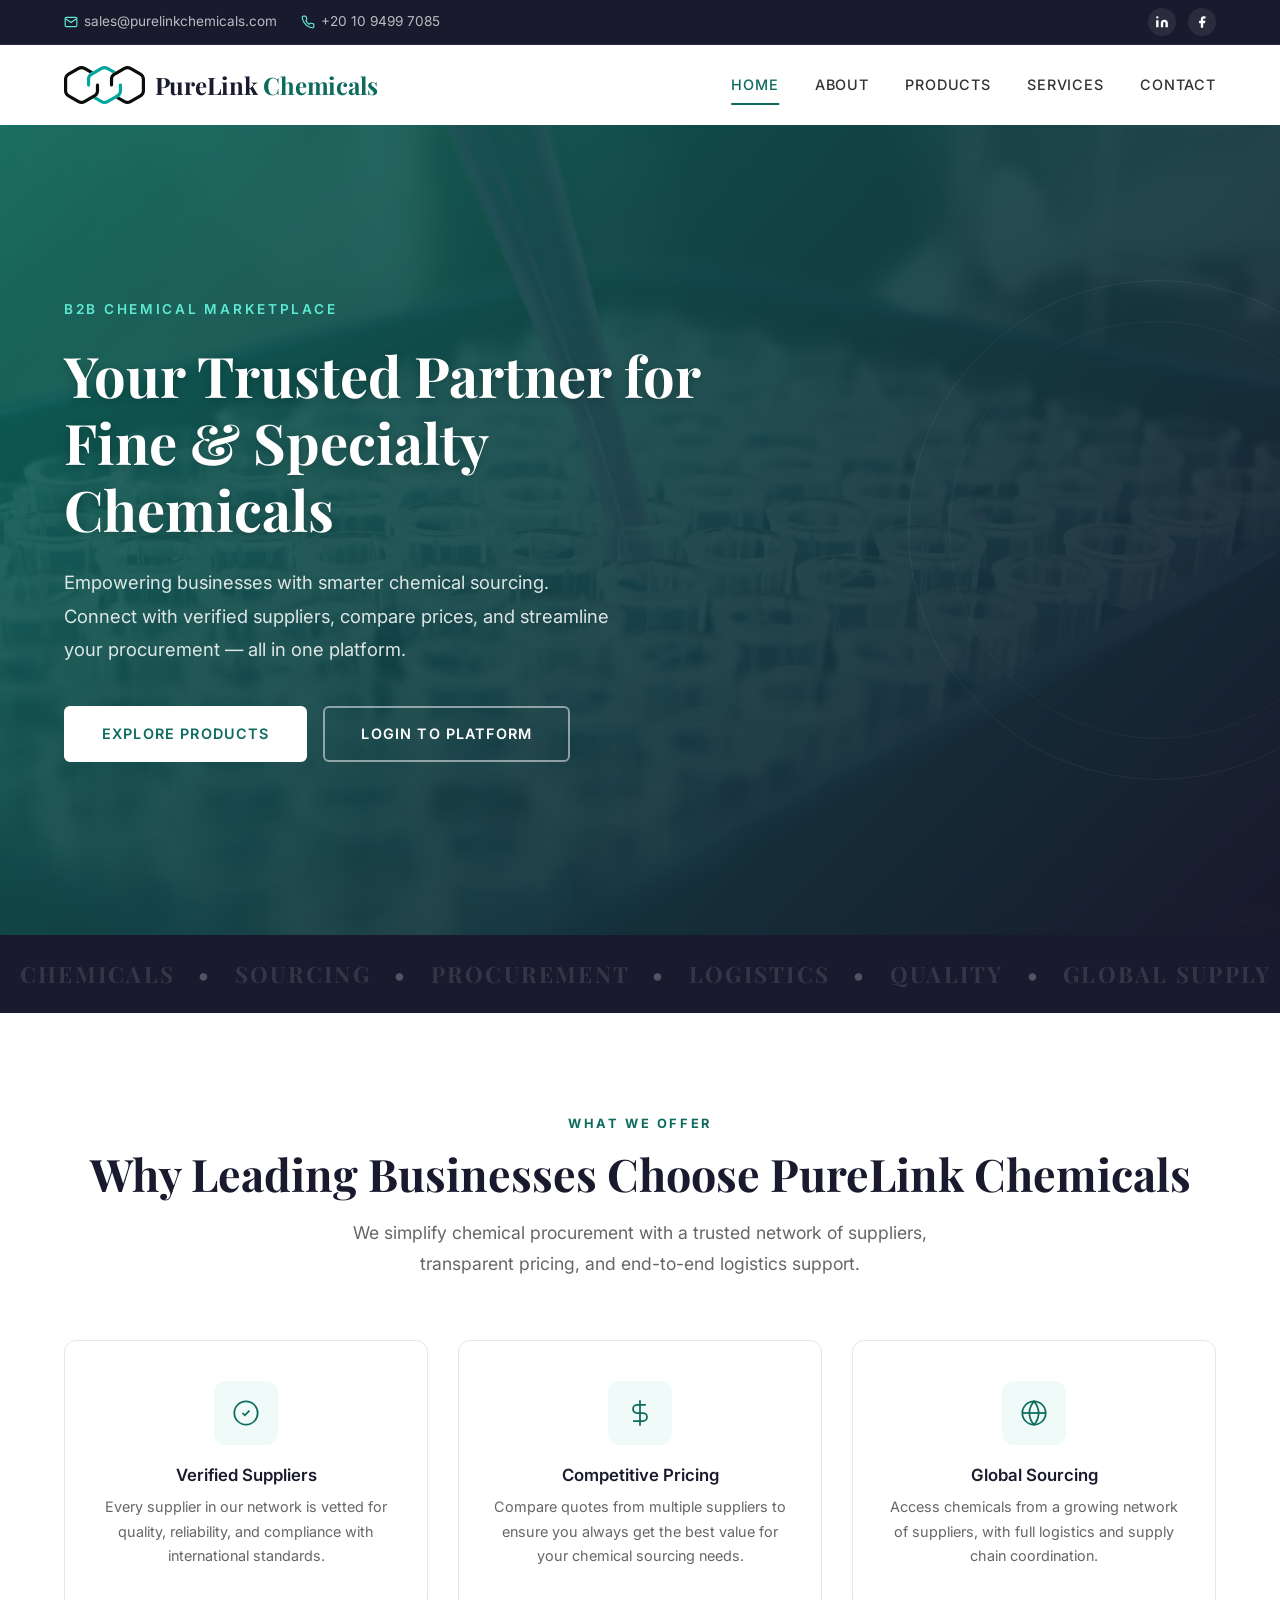
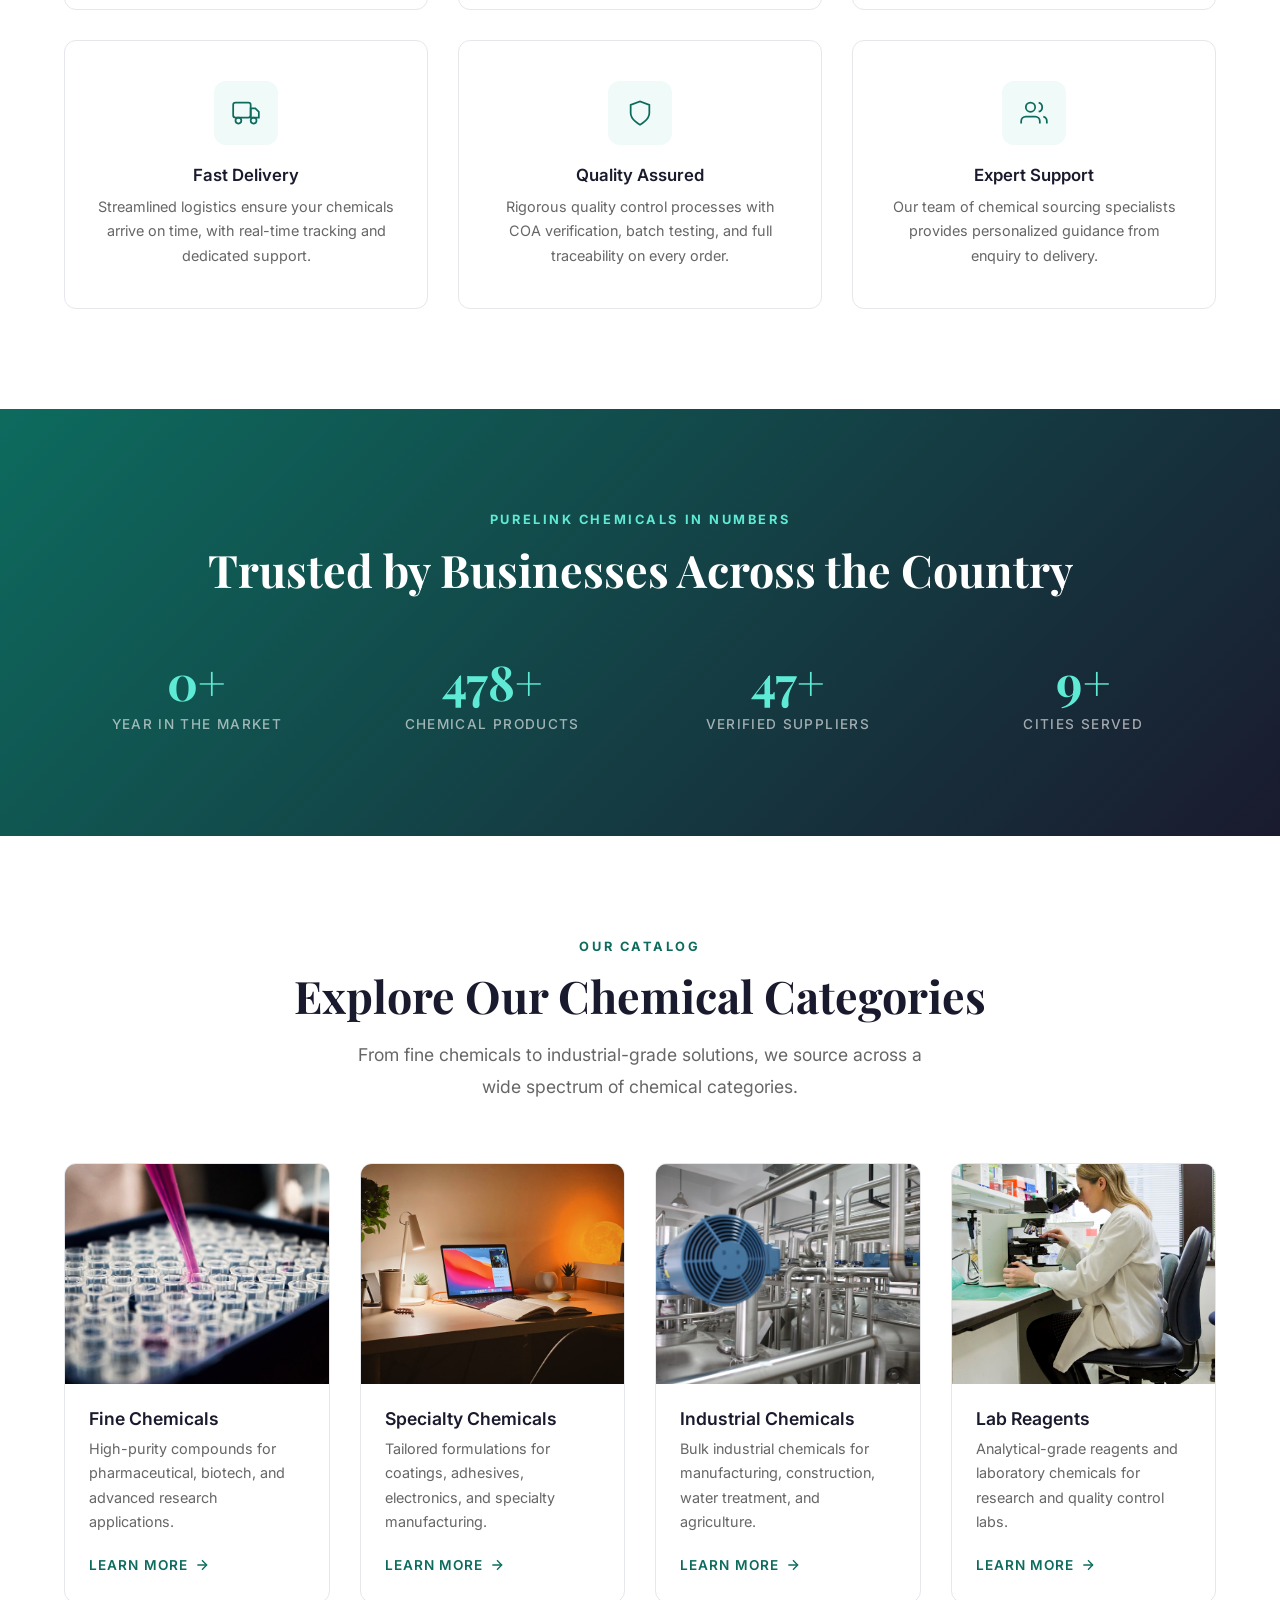
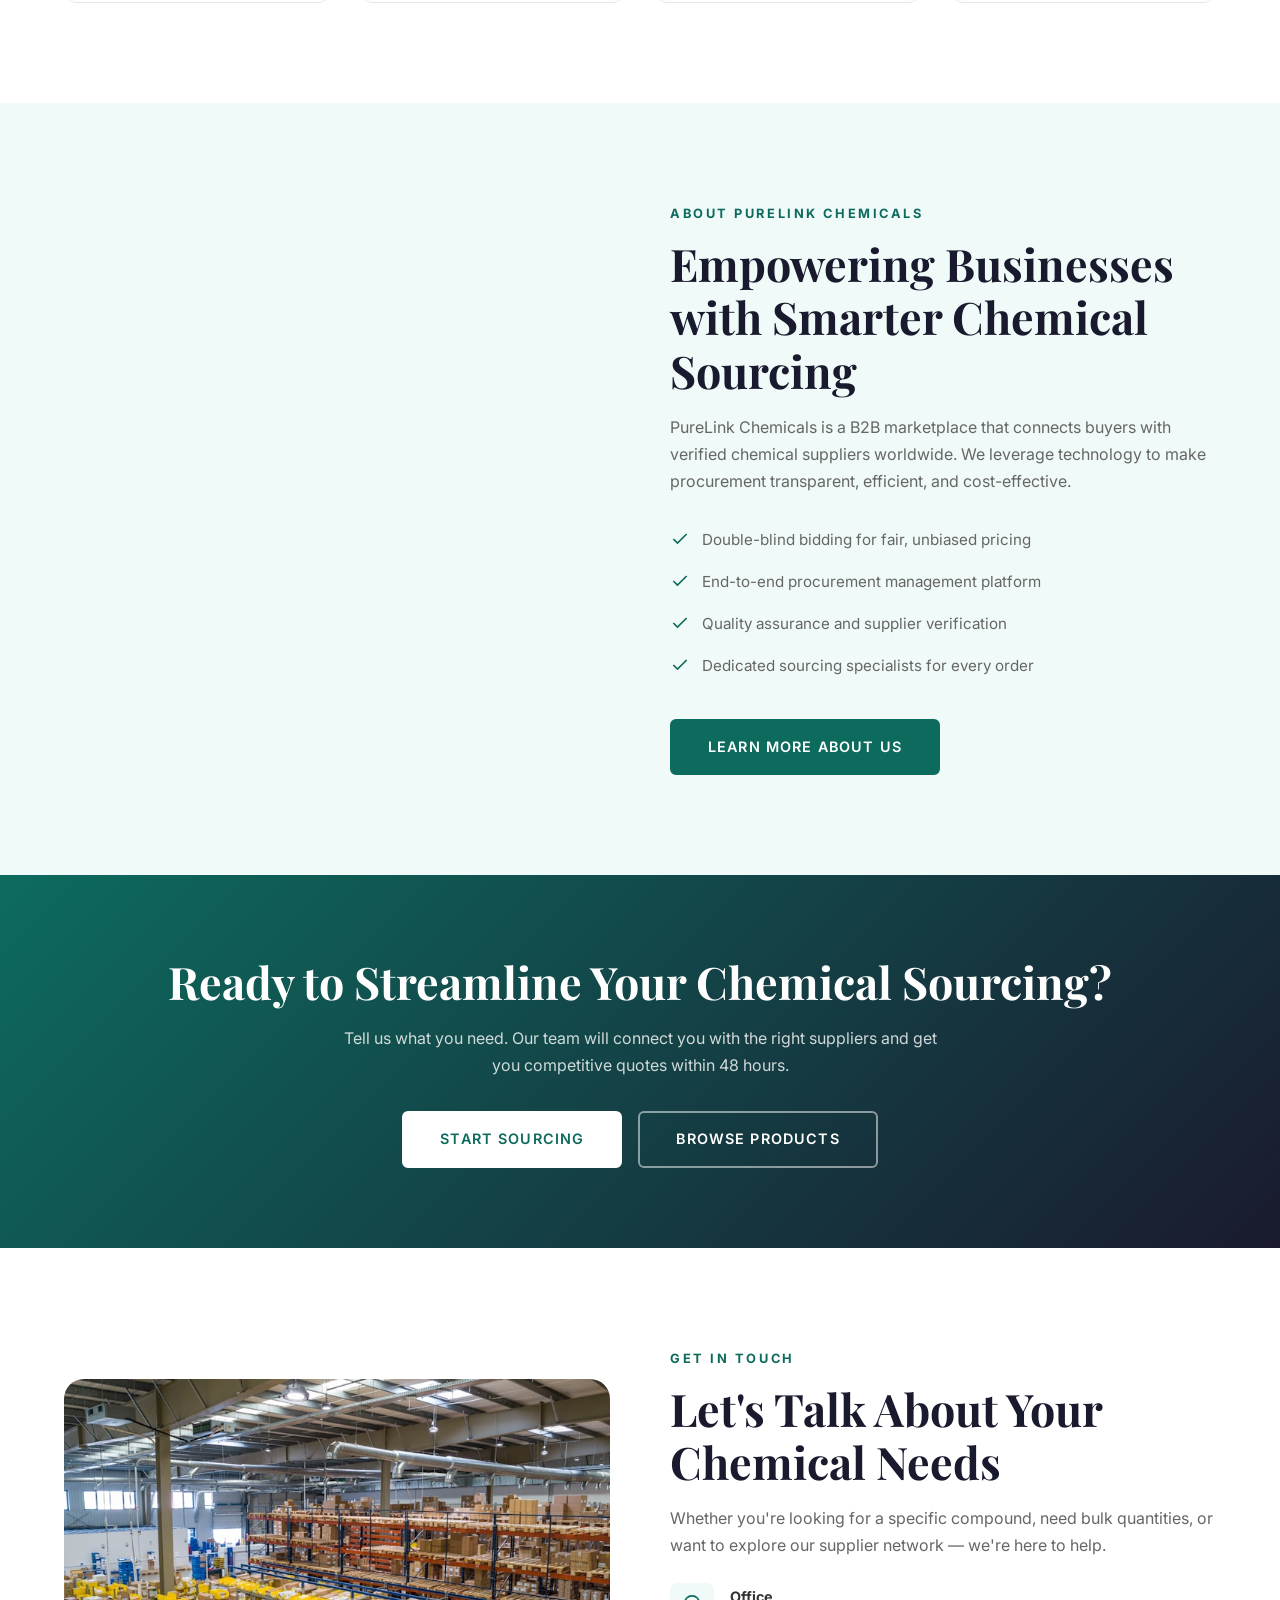
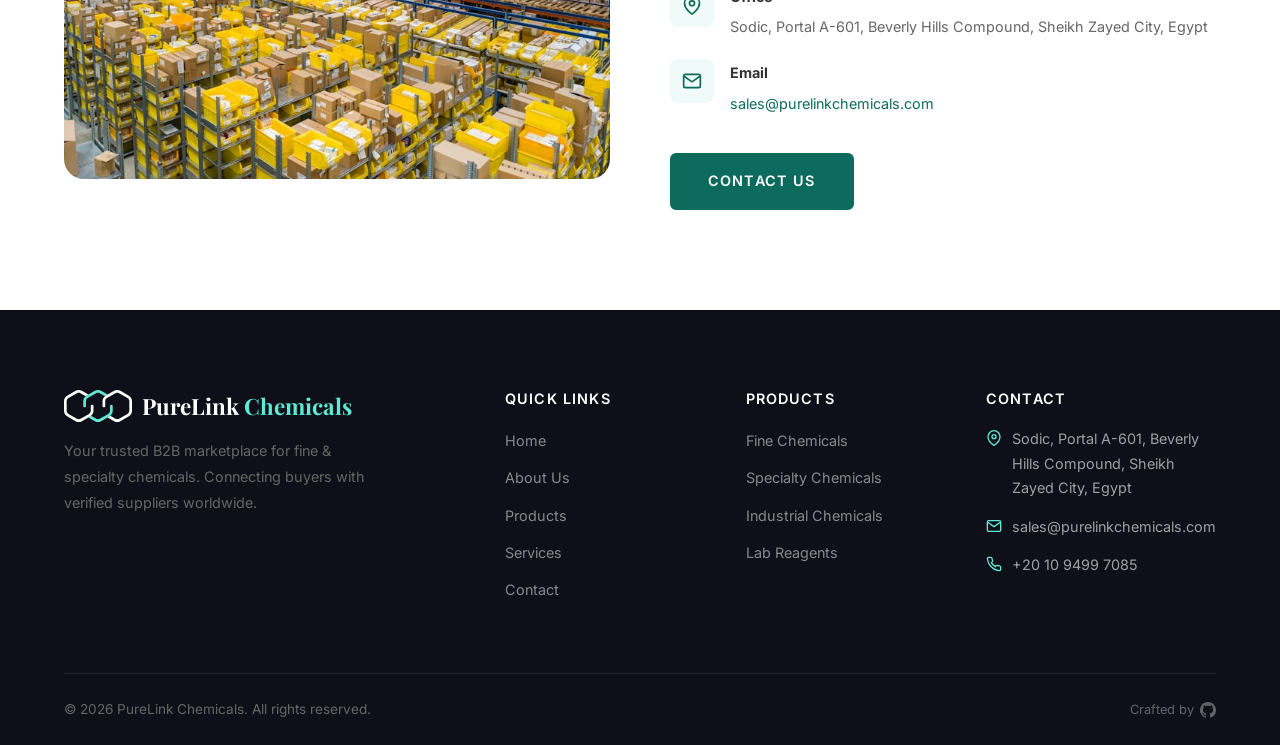
==== commit a6f22160: "Update content to replace "15+ countries" with "multiple countries" for consistency across site" ====
--- a/index.html
+++ b/index.html
@@ -120,7 +120,7 @@
             <svg viewBox="0 0 24 24"><circle cx="12" cy="12" r="10"/><line x1="2" y1="12" x2="22" y2="12"/><path d="M12 2a15.3 15.3 0 0 1 4 10 15.3 15.3 0 0 1-4 10 15.3 15.3 0 0 1-4-10 15.3 15.3 0 0 1 4-10z"/></svg>
           </div>
           <h3 class="feature-card__title">Global Sourcing</h3>
-          <p class="feature-card__text">Access chemicals from suppliers across 15+ countries, with full logistics and supply chain coordination.</p>
+          <p class="feature-card__text">Access chemicals from a growing network of suppliers, with full logistics and supply chain coordination.</p>
         </div>
 
         <div class="feature-card reveal">
--- a/css/style.css
+++ b/css/style.css
@@ -1045,28 +1045,6 @@
   margin: 0;
 }
 
-.footer__social {
-  display: flex;
-  gap: 12px;
-}
-
-.footer__social a {
-  display: flex;
-  align-items: center;
-  justify-content: center;
-  width: 36px;
-  height: 36px;
-  border-radius: 50%;
-  background: rgba(255,255,255,0.06);
-  transition: all 0.3s ease;
-}
-
-.footer__social a:hover {
-  background: var(--primary);
-  transform: translateY(-3px);
-}
-
-.footer__social svg { width: 16px; height: 16px; fill: #fff; }
 
 .footer__credit-link {
   display: flex;
@@ -1245,6 +1223,16 @@
 
 @media (max-width: 768px) {
   .section { padding: 60px 0; }
+
+  .category-card[style*="grid-template-columns"] {
+    display: flex !important;
+    flex-direction: column !important;
+  }
+
+  .category-card[style*="grid-template-columns"] .category-card__image {
+    height: 180px !important;
+    border-radius: var(--radius-md) var(--radius-md) 0 0 !important;
+  }
 
   .topbar .flex--between { flex-direction: column; gap: 8px; text-align: center; }
   .topbar__left { flex-direction: column; gap: 6px; }
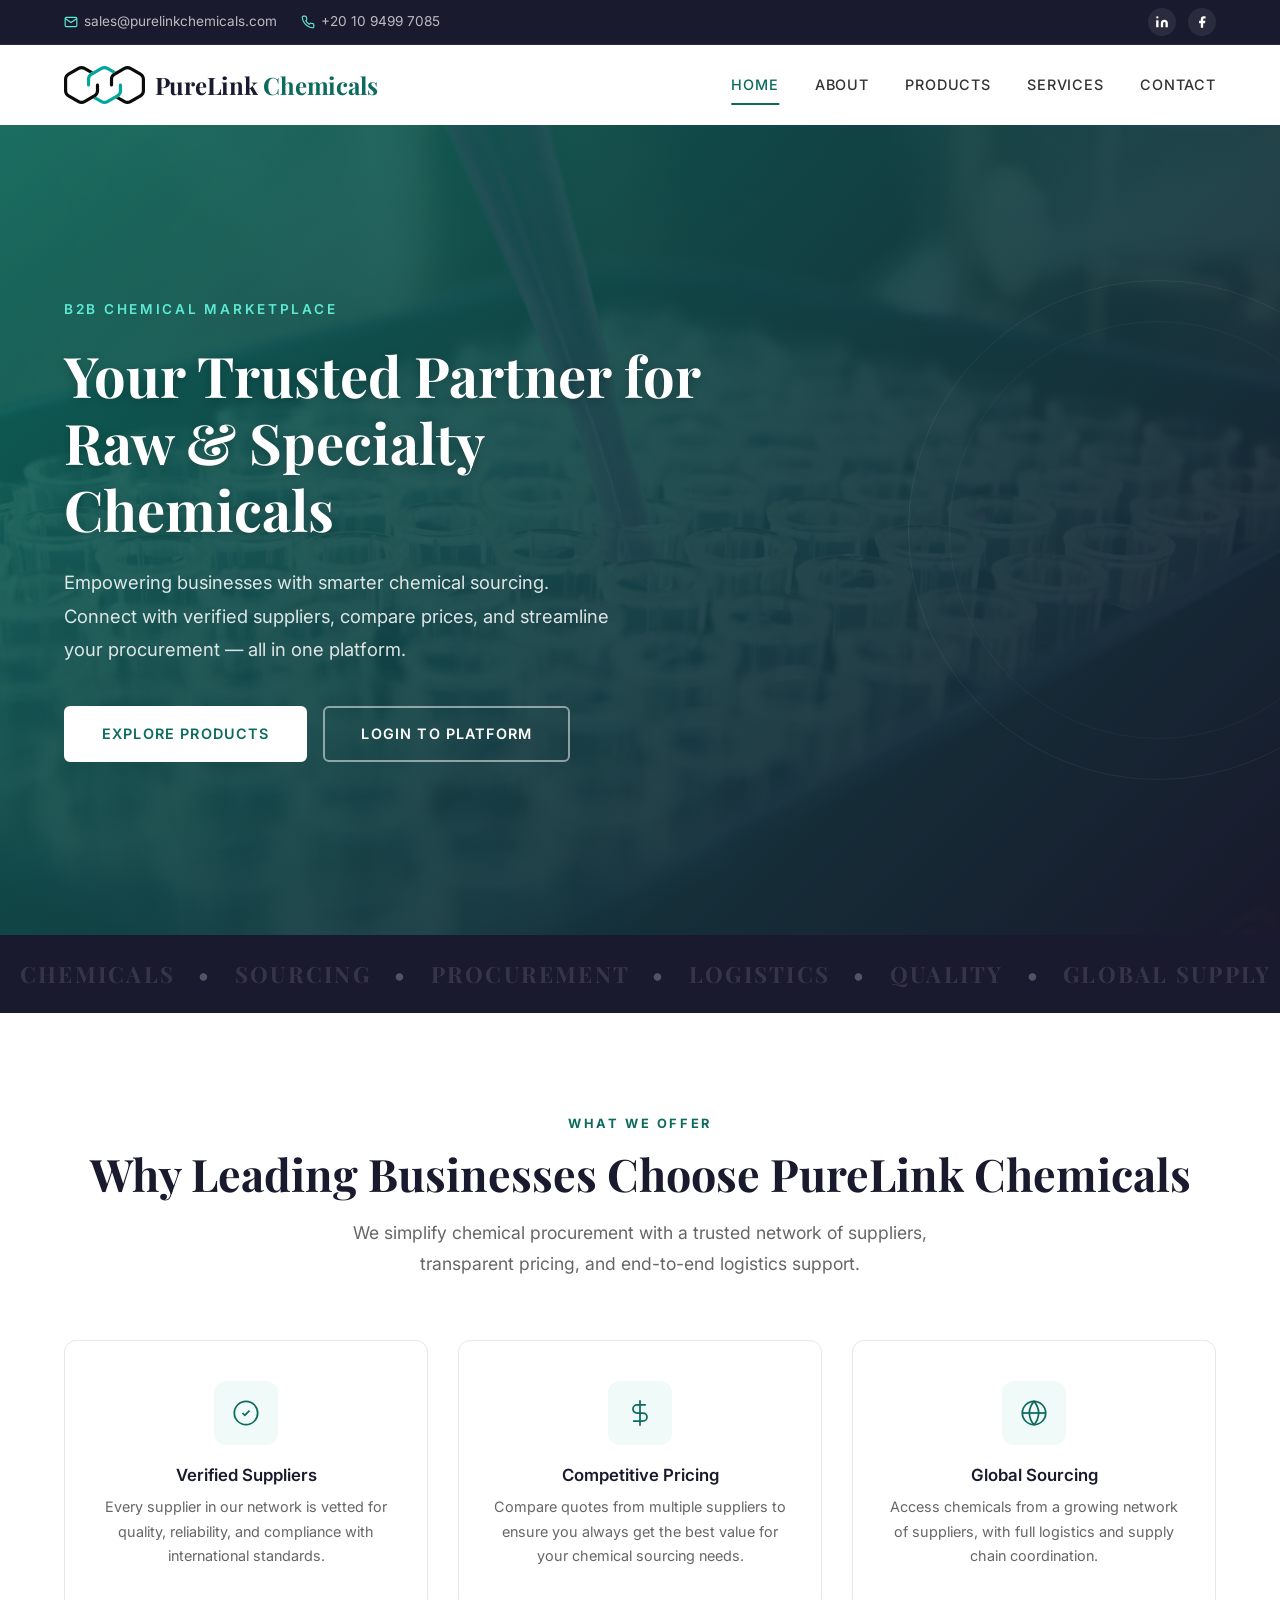
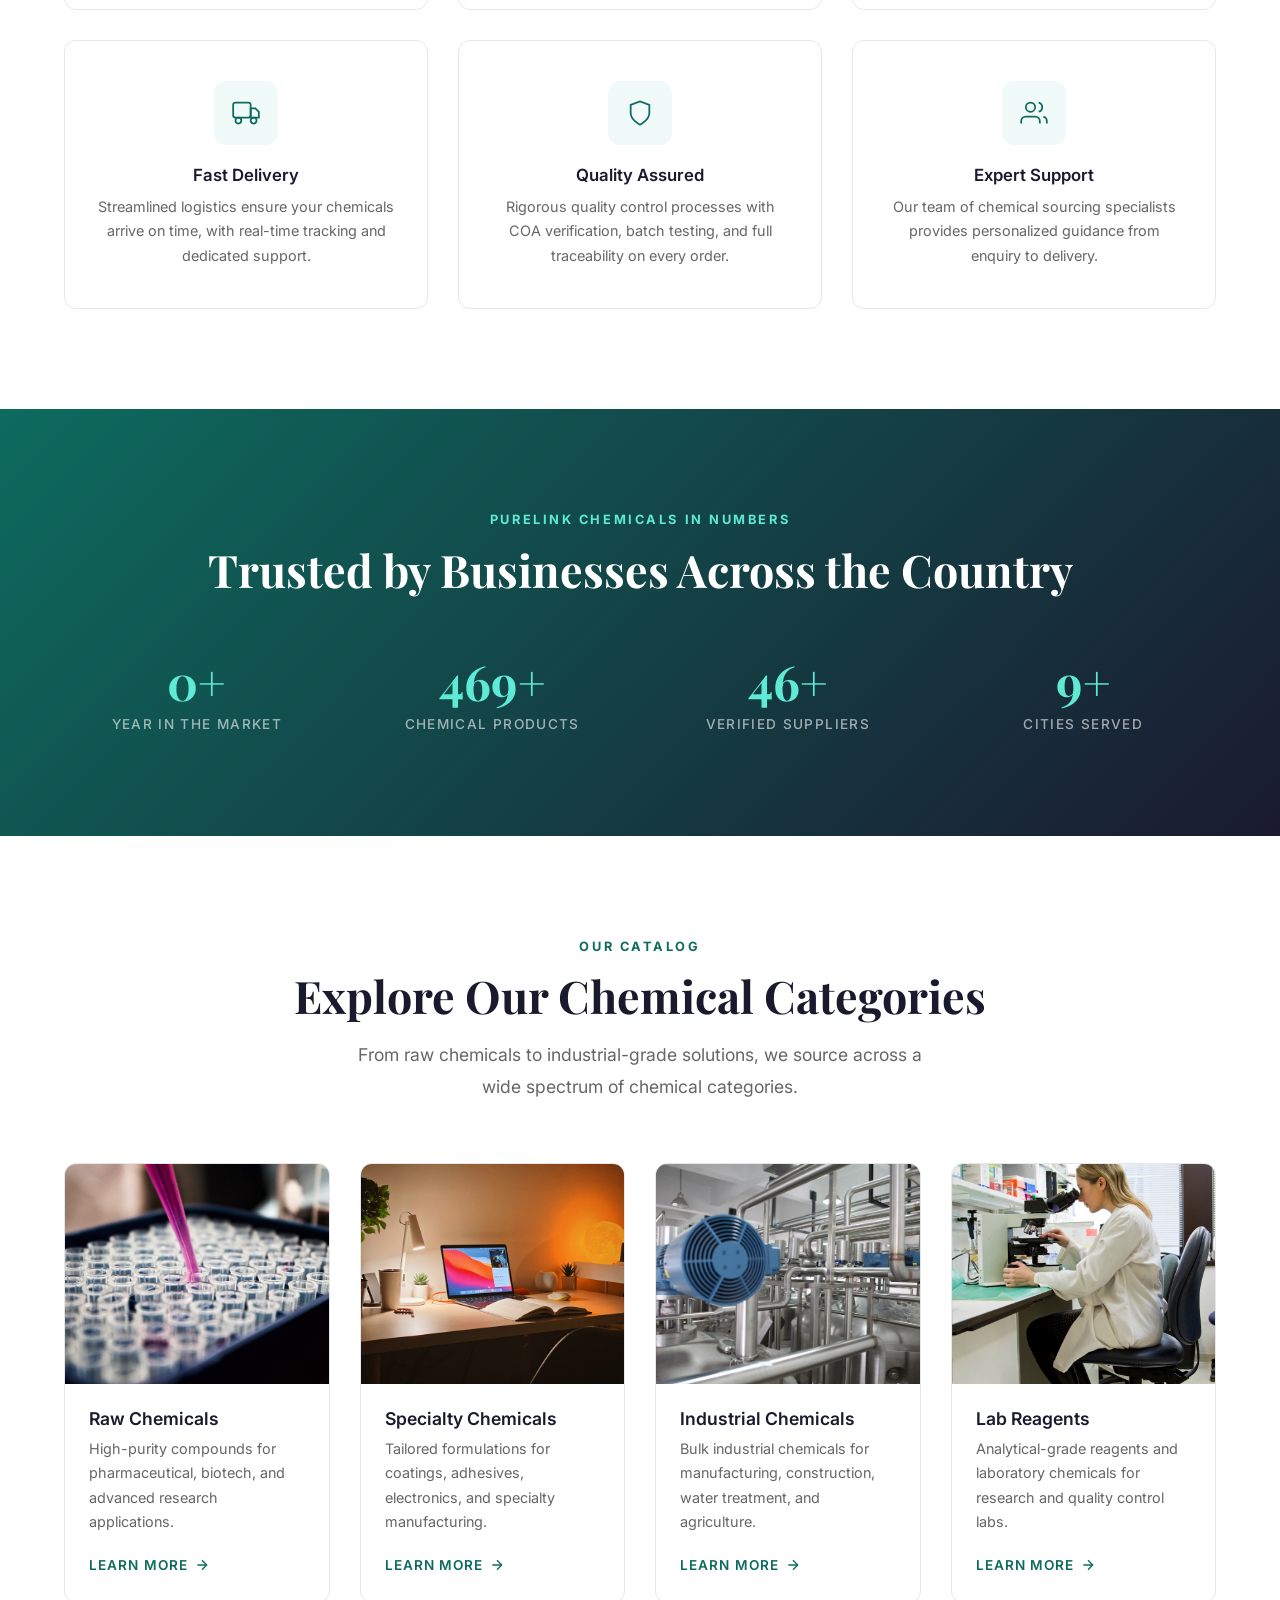
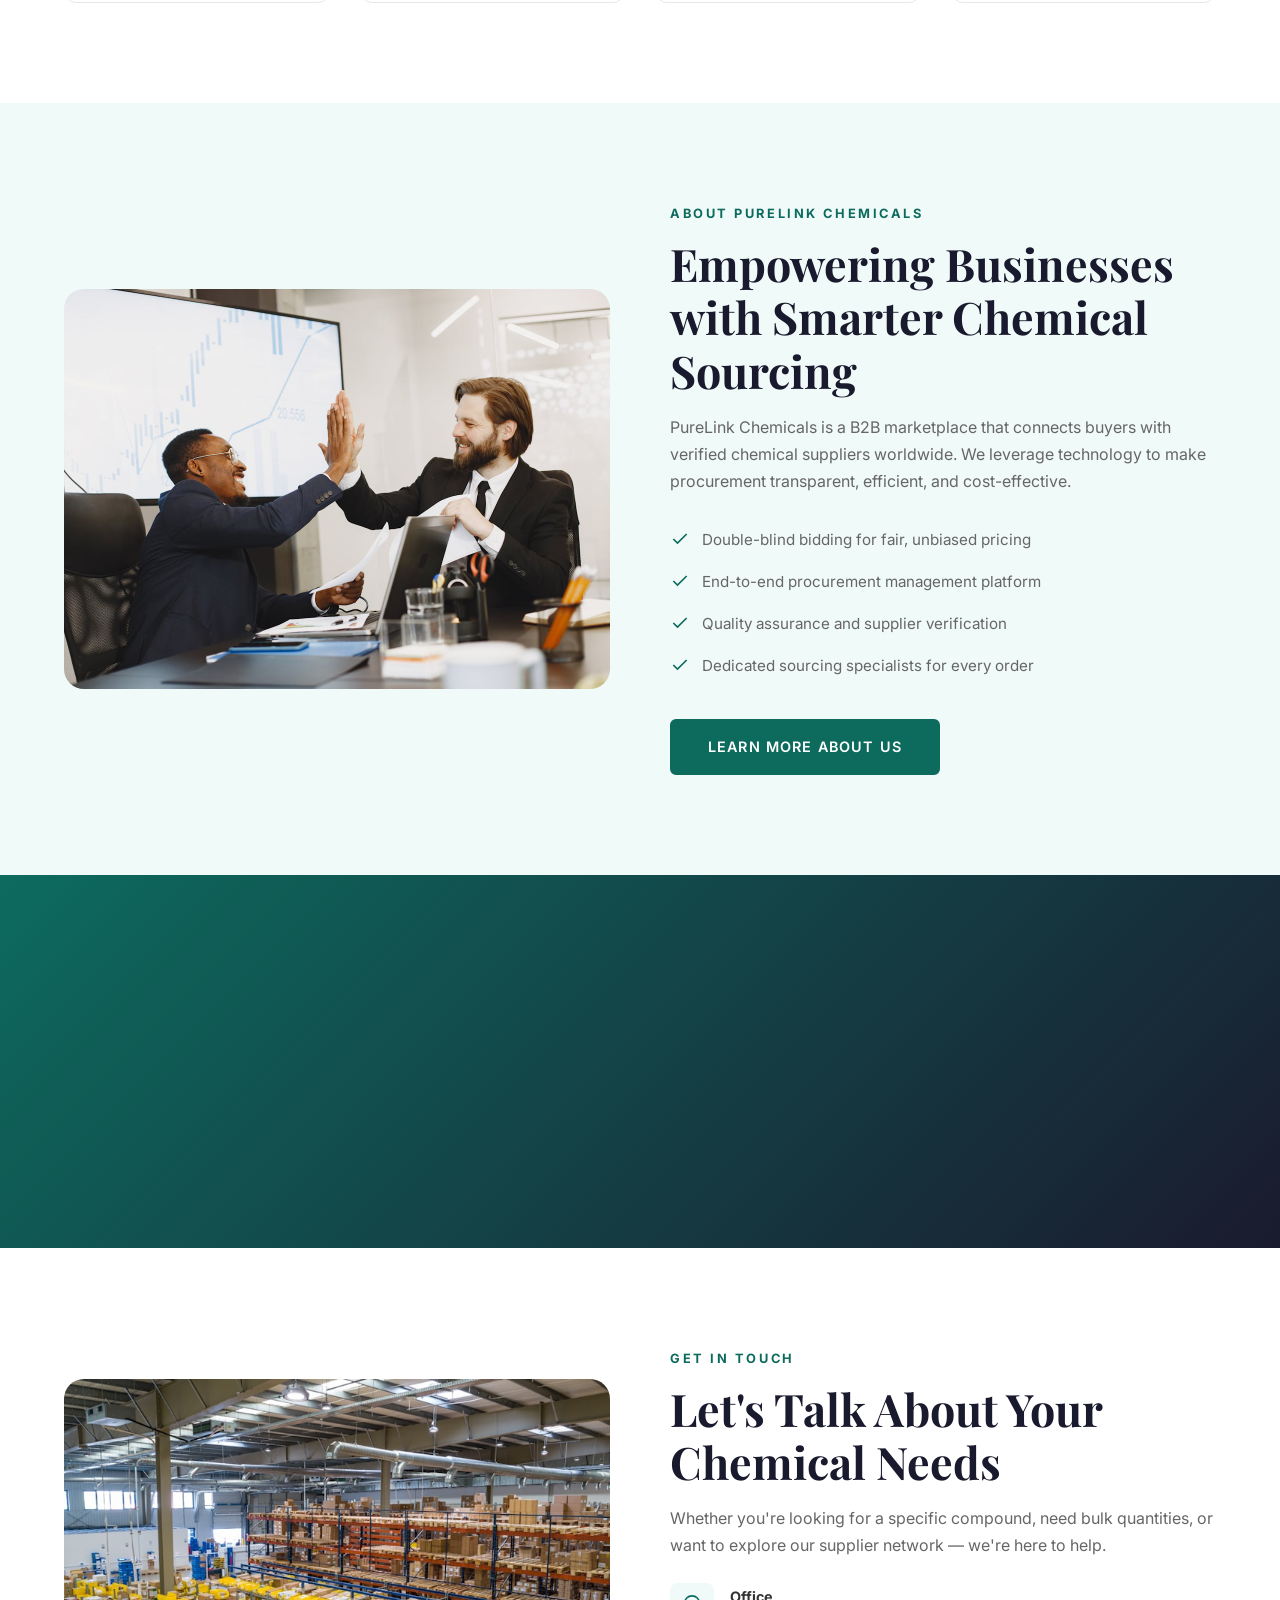
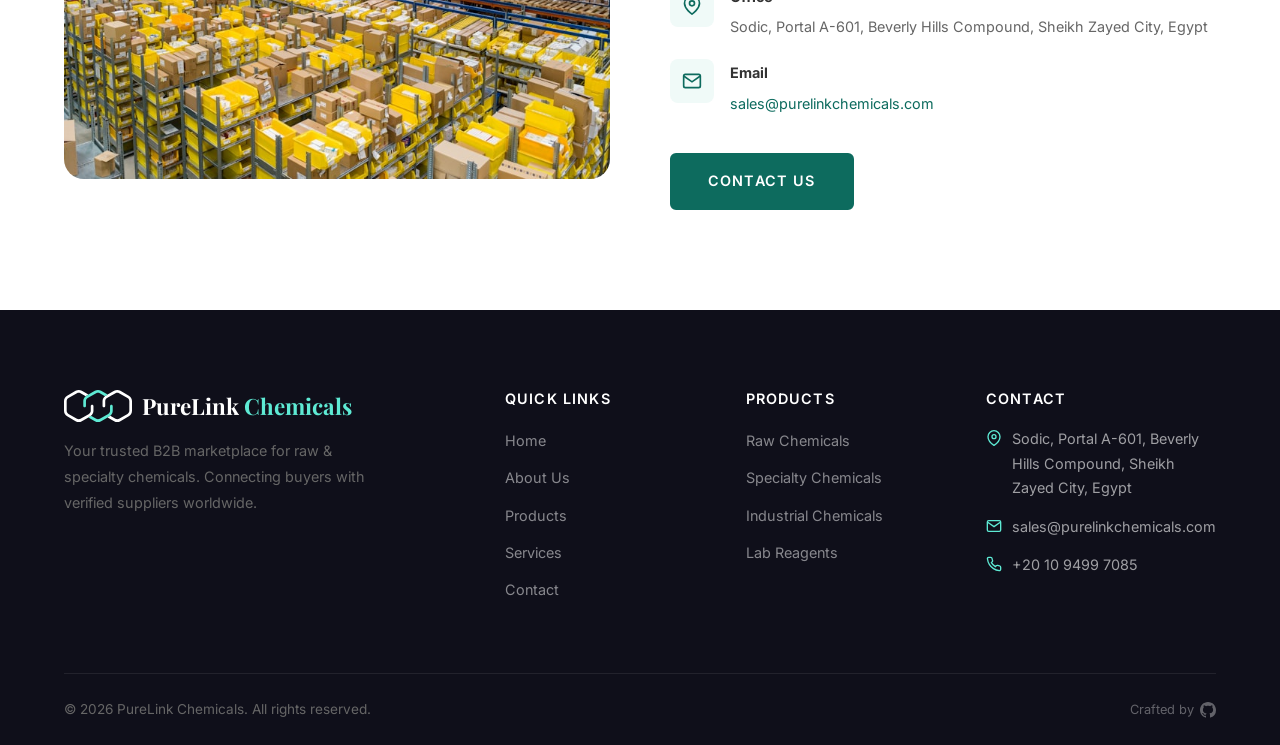
==== commit bae739ce: "Update terminology from "fine" to "raw" chemicals for consistency across site" ====
--- a/index.html
+++ b/index.html
@@ -3,9 +3,9 @@
 <head>
   <meta charset="UTF-8">
   <meta name="viewport" content="width=device-width, initial-scale=1.0">
-  <meta name="description" content="PureLink Chemicals - Your trusted B2B marketplace for fine & specialty chemicals. Verified suppliers, competitive pricing, and global sourcing.">
-  <meta name="keywords" content="chemicals, B2B marketplace, fine chemicals, specialty chemicals, chemical sourcing, procurement">
-  <title>PureLink Chemicals | Your Trusted Partner for Fine & Specialty Chemicals</title>
+  <meta name="description" content="PureLink Chemicals - Your trusted B2B marketplace for raw & specialty chemicals. Verified suppliers, competitive pricing, and global sourcing.">
+  <meta name="keywords" content="chemicals, B2B marketplace, raw chemicals, specialty chemicals, chemical sourcing, procurement">
+  <title>PureLink Chemicals | Your Trusted Partner for Raw & Specialty Chemicals</title>
 
   <!-- Fonts -->
   <link rel="preconnect" href="https://fonts.googleapis.com">
@@ -68,7 +68,7 @@
     <div class="container">
       <div class="hero__content">
         <span class="hero__label">B2B Chemical Marketplace</span>
-        <h1 class="hero__title">Your Trusted Partner for Fine & Specialty Chemicals</h1>
+        <h1 class="hero__title">Your Trusted Partner for Raw & Specialty Chemicals</h1>
         <p class="hero__text">Empowering businesses with smarter chemical sourcing. Connect with verified suppliers, compare prices, and streamline your procurement — all in one platform.</p>
         <div class="hero__buttons">
           <a href="products.html" class="btn btn--white">Explore Products</a>
@@ -82,10 +82,10 @@
   <!-- Marquee -->
   <div class="marquee">
     <div class="marquee__inner">
-      <span class="marquee__item">CHEMICALS <span>&bull;</span> SOURCING <span>&bull;</span> PROCUREMENT <span>&bull;</span> LOGISTICS <span>&bull;</span> QUALITY <span>&bull;</span> GLOBAL SUPPLY <span>&bull;</span> FINE CHEMICALS <span>&bull;</span> SPECIALTY <span>&bull;</span> INDUSTRIAL <span>&bull;</span></span>
-      <span class="marquee__item">CHEMICALS <span>&bull;</span> SOURCING <span>&bull;</span> PROCUREMENT <span>&bull;</span> LOGISTICS <span>&bull;</span> QUALITY <span>&bull;</span> GLOBAL SUPPLY <span>&bull;</span> FINE CHEMICALS <span>&bull;</span> SPECIALTY <span>&bull;</span> INDUSTRIAL <span>&bull;</span></span>
-      <span class="marquee__item">CHEMICALS <span>&bull;</span> SOURCING <span>&bull;</span> PROCUREMENT <span>&bull;</span> LOGISTICS <span>&bull;</span> QUALITY <span>&bull;</span> GLOBAL SUPPLY <span>&bull;</span> FINE CHEMICALS <span>&bull;</span> SPECIALTY <span>&bull;</span> INDUSTRIAL <span>&bull;</span></span>
-      <span class="marquee__item">CHEMICALS <span>&bull;</span> SOURCING <span>&bull;</span> PROCUREMENT <span>&bull;</span> LOGISTICS <span>&bull;</span> QUALITY <span>&bull;</span> GLOBAL SUPPLY <span>&bull;</span> FINE CHEMICALS <span>&bull;</span> SPECIALTY <span>&bull;</span> INDUSTRIAL <span>&bull;</span></span>
+      <span class="marquee__item">CHEMICALS <span>&bull;</span> SOURCING <span>&bull;</span> PROCUREMENT <span>&bull;</span> LOGISTICS <span>&bull;</span> QUALITY <span>&bull;</span> GLOBAL SUPPLY <span>&bull;</span> RAW CHEMICALS <span>&bull;</span> SPECIALTY <span>&bull;</span> INDUSTRIAL <span>&bull;</span></span>
+      <span class="marquee__item">CHEMICALS <span>&bull;</span> SOURCING <span>&bull;</span> PROCUREMENT <span>&bull;</span> LOGISTICS <span>&bull;</span> QUALITY <span>&bull;</span> GLOBAL SUPPLY <span>&bull;</span> RAW CHEMICALS <span>&bull;</span> SPECIALTY <span>&bull;</span> INDUSTRIAL <span>&bull;</span></span>
+      <span class="marquee__item">CHEMICALS <span>&bull;</span> SOURCING <span>&bull;</span> PROCUREMENT <span>&bull;</span> LOGISTICS <span>&bull;</span> QUALITY <span>&bull;</span> GLOBAL SUPPLY <span>&bull;</span> RAW CHEMICALS <span>&bull;</span> SPECIALTY <span>&bull;</span> INDUSTRIAL <span>&bull;</span></span>
+      <span class="marquee__item">CHEMICALS <span>&bull;</span> SOURCING <span>&bull;</span> PROCUREMENT <span>&bull;</span> LOGISTICS <span>&bull;</span> QUALITY <span>&bull;</span> GLOBAL SUPPLY <span>&bull;</span> RAW CHEMICALS <span>&bull;</span> SPECIALTY <span>&bull;</span> INDUSTRIAL <span>&bull;</span></span>
     </div>
   </div>
 
@@ -184,7 +184,7 @@
       <div class="text-center reveal">
         <span class="section-label">Our Catalog</span>
         <h2 class="section-title">Explore Our Chemical Categories</h2>
-        <p class="section-subtitle centered">From fine chemicals to industrial-grade solutions, we source across a wide spectrum of chemical categories.</p>
+        <p class="section-subtitle centered">From raw chemicals to industrial-grade solutions, we source across a wide spectrum of chemical categories.</p>
       </div>
 
       <div class="grid grid--4" style="margin-top: 60px;">
@@ -192,7 +192,7 @@
           <div class="category-card__image" style="background-image: url('images/fine-chemicals.jpg'); background-size: cover; background-position: center;">
           </div>
           <div class="category-card__body">
-            <h3 class="category-card__title">Fine Chemicals</h3>
+            <h3 class="category-card__title">Raw Chemicals</h3>
             <p class="category-card__text">High-purity compounds for pharmaceutical, biotech, and advanced research applications.</p>
             <a href="products.html" class="category-card__link">Learn More <svg viewBox="0 0 24 24" stroke-width="2"><line x1="5" y1="12" x2="19" y2="12"/><polyline points="12 5 19 12 12 19"/></svg></a>
           </div>
@@ -324,7 +324,7 @@
             <img src="images/logo-white.svg" alt="PureLink Chemicals">
             <div class="footer__logo-text">PureLink <span>Chemicals</span></div>
           </div>
-          <p class="footer__brand-text">Your trusted B2B marketplace for fine & specialty chemicals. Connecting buyers with verified suppliers worldwide.</p>
+          <p class="footer__brand-text">Your trusted B2B marketplace for raw & specialty chemicals. Connecting buyers with verified suppliers worldwide.</p>
         </div>
         <div>
           <h4 class="footer__title">Quick Links</h4>
@@ -339,7 +339,7 @@
         <div>
           <h4 class="footer__title">Products</h4>
           <ul class="footer__links">
-            <li><a href="products.html">Fine Chemicals</a></li>
+            <li><a href="products.html">Raw Chemicals</a></li>
             <li><a href="products.html">Specialty Chemicals</a></li>
             <li><a href="products.html">Industrial Chemicals</a></li>
             <li><a href="products.html">Lab Reagents</a></li>
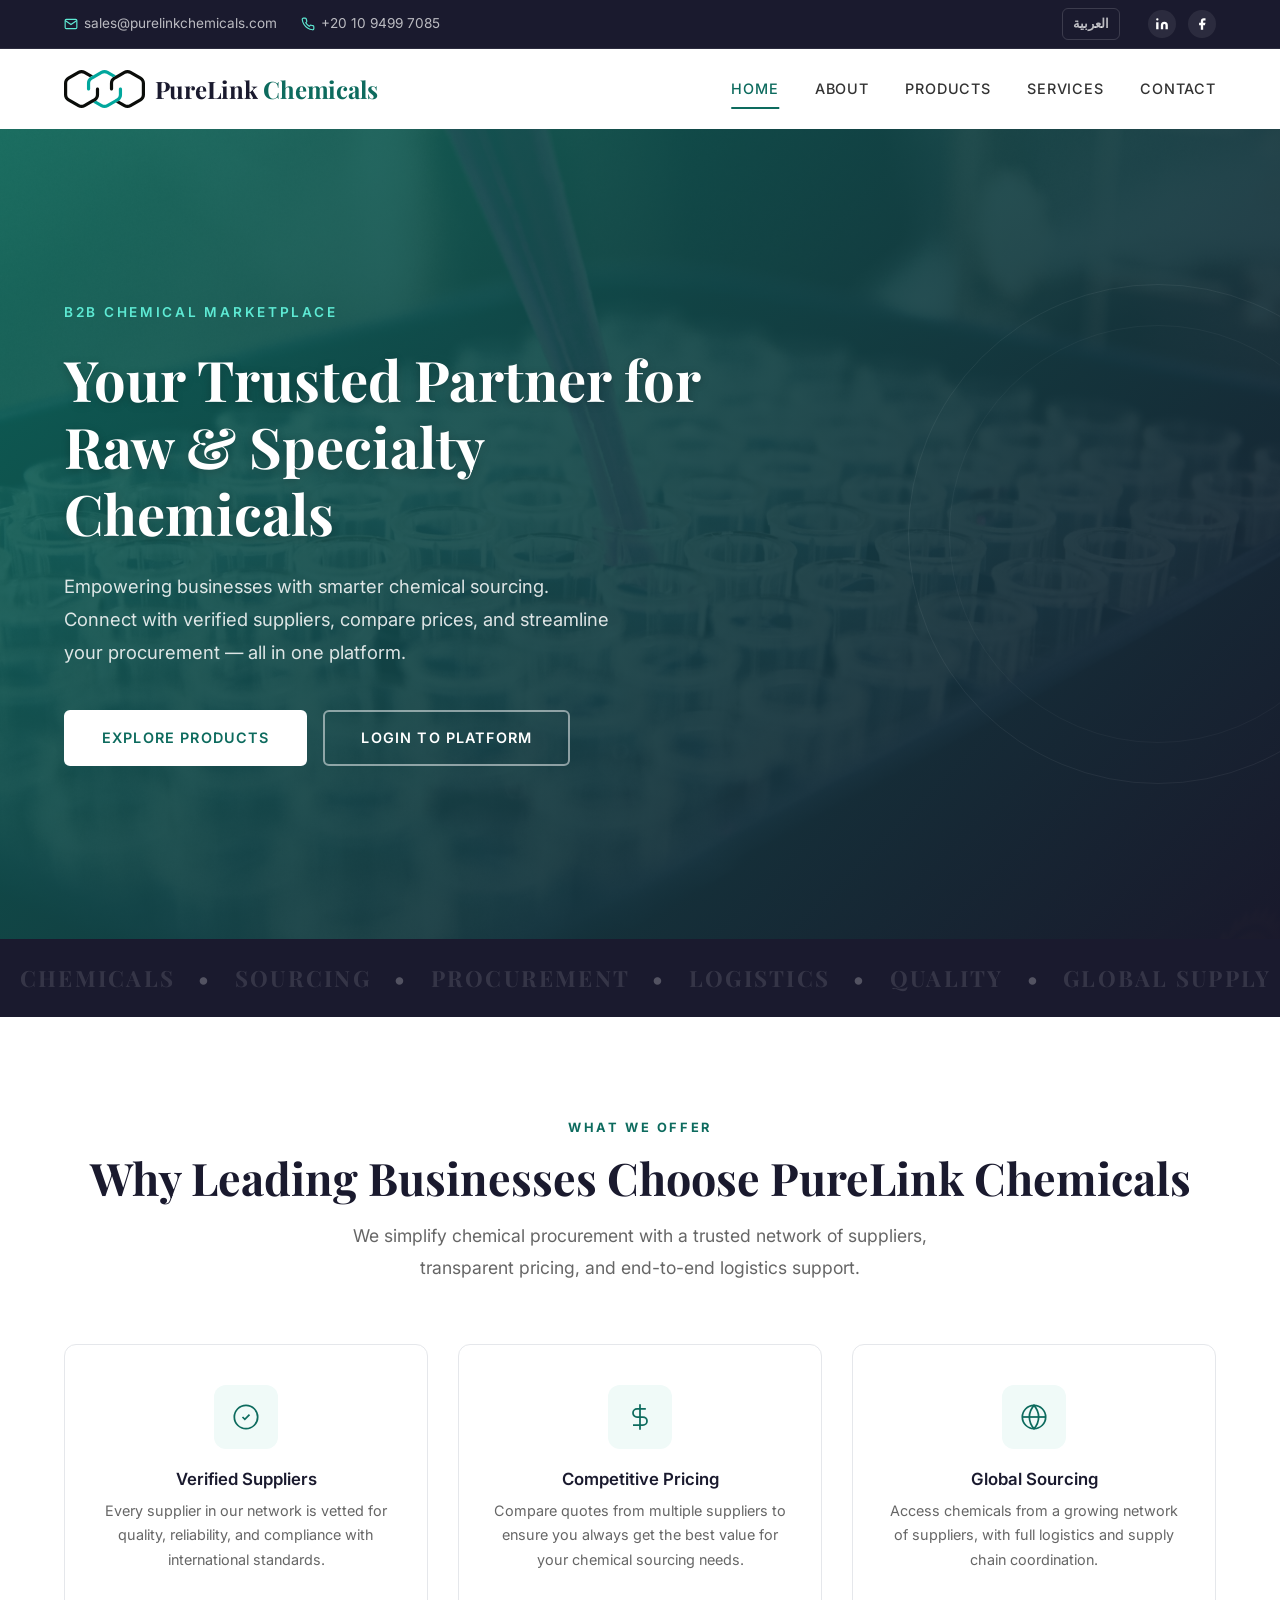
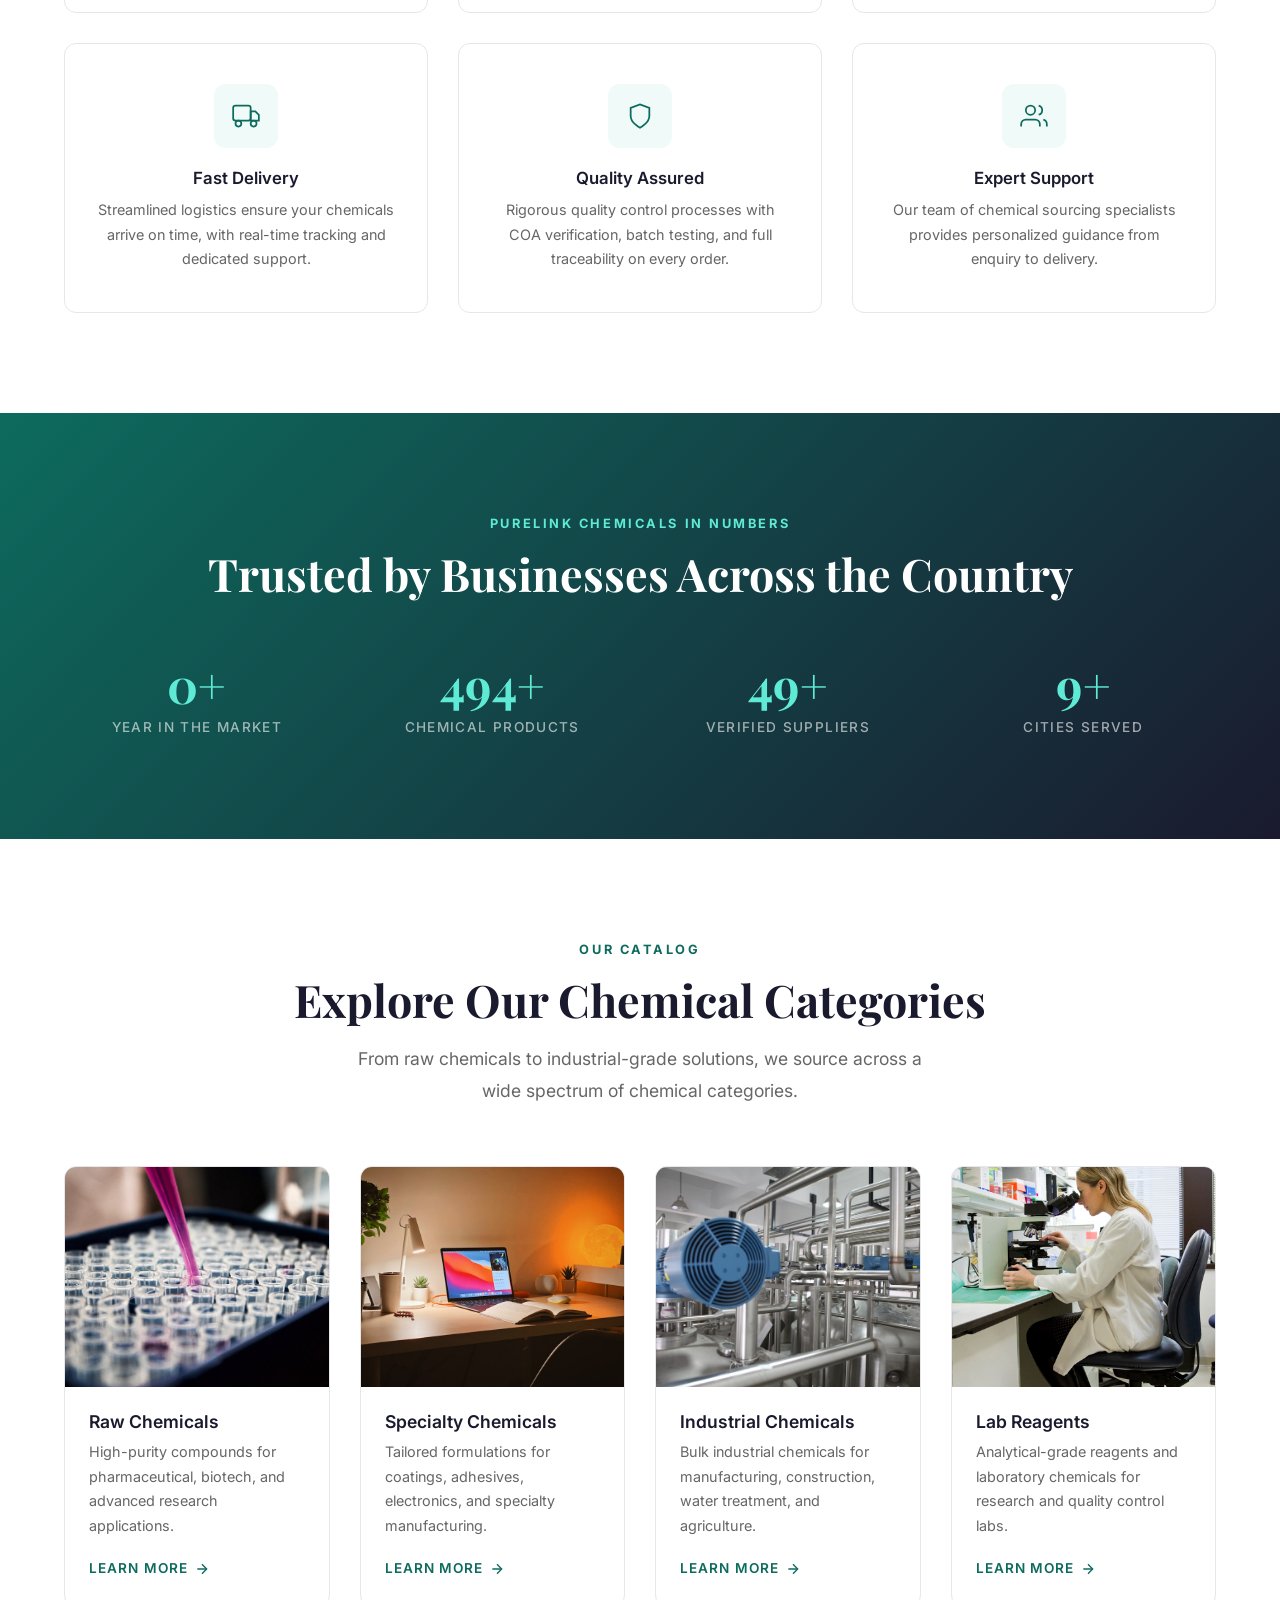
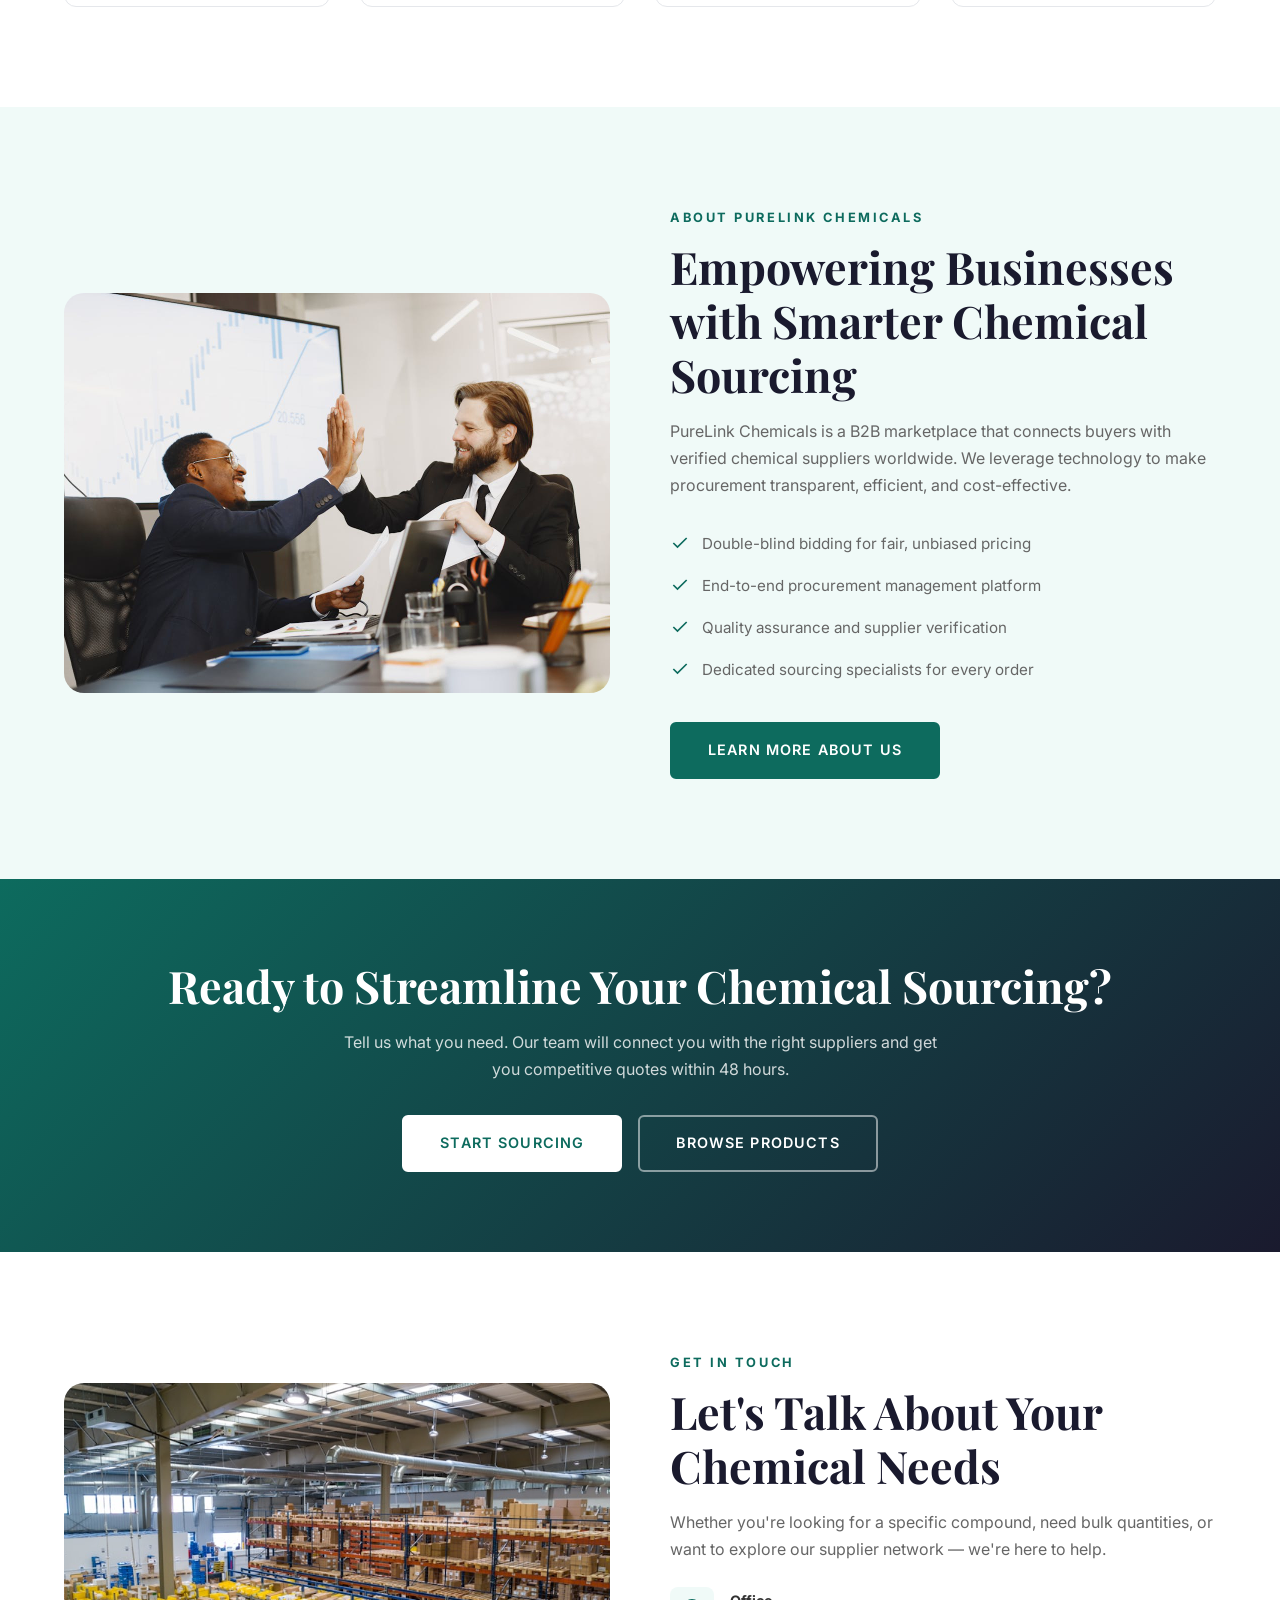
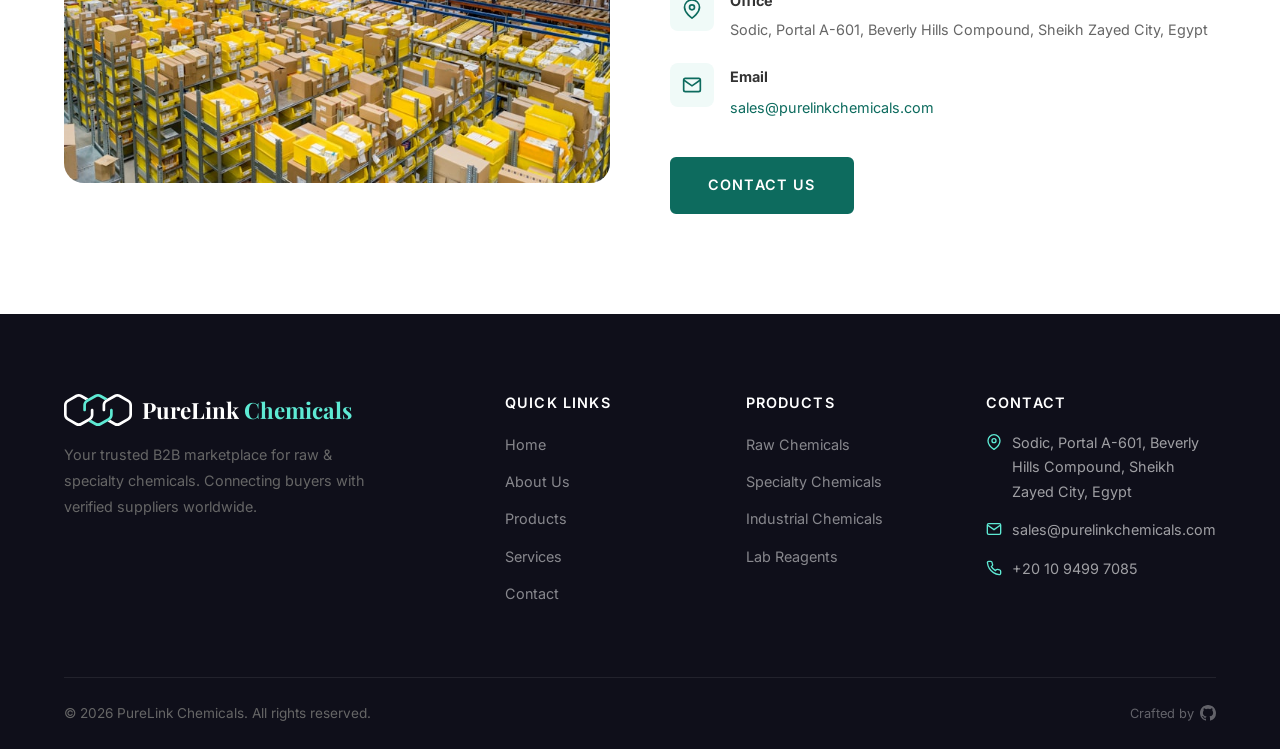
==== commit b77b75c4: "Add Arabic version of services page with comprehensive content and layout" ====
--- a/index.html
+++ b/index.html
@@ -18,6 +18,11 @@
   <!-- Favicon -->
   <link rel="icon" type="image/svg+xml" href="images/logo.svg">
   <link rel="icon" type="image/png" href="images/favicon.png">
+
+  <!-- Language alternates -->
+  <link rel="alternate" hreflang="en" href="index.html">
+  <link rel="alternate" hreflang="ar" href="index-ar.html">
+  <link rel="alternate" hreflang="x-default" href="index.html">
 </head>
 <body>
 
@@ -35,6 +40,7 @@
         </div>
       </div>
       <div class="topbar__right">
+        <a href="index-ar.html" class="topbar__lang" hreflang="ar" lang="ar">العربية</a>
         <div class="topbar__social">
           <a href="#" aria-label="LinkedIn"><svg viewBox="0 0 24 24"><path d="M16 8a6 6 0 0 1 6 6v7h-4v-7a2 2 0 0 0-2-2 2 2 0 0 0-2 2v7h-4v-7a6 6 0 0 1 6-6z M2 9h4v12H2z M4 2a2 2 0 1 1 0 4 2 2 0 0 1 0-4z"/></svg></a>
           <a href="#" aria-label="Facebook"><svg viewBox="0 0 24 24"><path d="M18 2h-3a5 5 0 0 0-5 5v3H7v4h3v8h4v-8h3l1-4h-4V7a1 1 0 0 1 1-1h3z"/></svg></a>
--- a/css/style.css
+++ b/css/style.css
@@ -1313,3 +1313,143 @@
   }
   .reveal, .reveal-left, .reveal-right { opacity: 1; transform: none; }
 }
+
+/* --- Language Switcher (top bar, LTR + RTL) --- */
+.topbar__lang {
+  display: inline-flex;
+  align-items: center;
+  gap: 6px;
+  padding: 4px 10px;
+  font-size: 0.8rem;
+  font-weight: 600;
+  color: rgba(255,255,255,0.9);
+  border: 1px solid rgba(255,255,255,0.15);
+  border-radius: var(--radius-sm);
+  transition: all 0.3s ease;
+  margin-right: 12px;
+}
+.topbar__lang:hover {
+  color: var(--accent);
+  border-color: var(--accent);
+}
+
+/* ============================================
+   RTL (Arabic) Overrides
+   Activated by <html dir="rtl"> on *-ar.html pages.
+   Fully scoped — cannot leak into LTR pages.
+   ============================================ */
+
+/* Fonts: Tajawal for body, Cairo for headings */
+[dir="rtl"] body {
+  font-family: 'Tajawal', 'Inter', -apple-system, BlinkMacSystemFont, sans-serif;
+}
+[dir="rtl"] h1, [dir="rtl"] h2, [dir="rtl"] h3,
+[dir="rtl"] h4, [dir="rtl"] h5, [dir="rtl"] h6,
+[dir="rtl"] .stat__value,
+[dir="rtl"] .timeline__year,
+[dir="rtl"] .why-card__number,
+[dir="rtl"] .marquee__item {
+  font-family: 'Cairo', 'Tajawal', 'Playfair Display', Georgia, serif;
+}
+
+/* Keep brand wordmark in Latin — it's a proper noun */
+[dir="rtl"] .header__logo-text,
+[dir="rtl"] .footer__logo-text {
+  font-family: 'Playfair Display', Georgia, serif;
+  direction: ltr;
+  unicode-bidi: isolate;
+}
+
+/* Tighten letter-spacing — Arabic doesn't want wide tracking */
+[dir="rtl"] .section-label,
+[dir="rtl"] .hero__label,
+[dir="rtl"] .nav__link,
+[dir="rtl"] .btn,
+[dir="rtl"] .footer__title,
+[dir="rtl"] .stat__label,
+[dir="rtl"] .category-card__link,
+[dir="rtl"] .process-step__title {
+  letter-spacing: 0;
+}
+
+/* Language switcher margin flip */
+[dir="rtl"] .topbar__lang {
+  margin-right: 0;
+  margin-left: 12px;
+}
+
+/* --- .content-row--reverse conflict resolution ---
+   style.css:656 sets `direction: rtl` as a layout flip trick and
+   style.css:657 resets children to `direction: ltr`. Under a page-level
+   RTL document, line 657 would force Arabic text back to LTR inside
+   reverse rows. Neutralize it and use explicit grid-column placement. */
+[dir="rtl"] .content-row--reverse > * { direction: rtl; }
+[dir="rtl"] .content-row > .content-row__image { grid-column: 2; }
+[dir="rtl"] .content-row > .content-row__body  { grid-column: 1; }
+[dir="rtl"] .content-row--reverse > .content-row__image { grid-column: 1; }
+[dir="rtl"] .content-row--reverse > .content-row__body  { grid-column: 2; }
+
+/* Back-to-top button: was right: 30px -> left: 30px */
+[dir="rtl"] .back-to-top {
+  right: auto;
+  left: 30px;
+}
+
+/* Timeline odd-child text alignment (style.css:826) */
+[dir="rtl"] .timeline__item:nth-child(odd) .timeline__content {
+  text-align: left;
+}
+
+/* Footer link hover slide direction (style.css:1017) */
+[dir="rtl"] .footer__links a:hover {
+  padding-left: 0;
+  padding-right: 4px;
+}
+
+/* Category-card "Learn More →" arrow — flip horizontally */
+[dir="rtl"] .category-card__link svg {
+  transform: scaleX(-1);
+}
+
+/* Products page: 4 category cards use inline
+   `grid-template-columns: 200px 1fr` with inline
+   `border-radius: var(--radius-md) 0 0 var(--radius-md)` on the image.
+   In RTL the rounded corners must flip to the right side.
+   !important is required to beat the inline style. */
+[dir="rtl"] .category-card[style*="grid-template-columns: 200px"] .category-card__image {
+  border-radius: 0 var(--radius-md) var(--radius-md) 0 !important;
+}
+
+/* Mirror reveal-left / reveal-right entry animations */
+[dir="rtl"] .reveal-left  { transform: translateX(40px); }
+[dir="rtl"] .reveal-right { transform: translateX(-40px); }
+
+/* Mobile (<=768px) RTL overrides */
+@media (max-width: 768px) {
+  /* Mobile nav slides in from the LEFT, not the right (style.css:1240-1256) */
+  [dir="rtl"] .nav {
+    right: auto;
+    left: -100%;
+    box-shadow: 10px 0 30px rgba(0,0,0,0.1);
+    transition: left 0.3s ease;
+  }
+  [dir="rtl"] .nav.open {
+    right: auto;
+    left: 0;
+  }
+
+  /* Line 1281: .content-row--reverse { direction: ltr } mobile reset.
+     Keep RTL on Arabic pages. */
+  [dir="rtl"] .content-row--reverse { direction: rtl; }
+
+  /* Timeline mobile layout flip (style.css:1288-1291) */
+  [dir="rtl"] .timeline::before { left: auto; right: 20px; }
+  [dir="rtl"] .timeline__item {
+    padding-left: 0;
+    padding-right: 50px;
+  }
+  [dir="rtl"] .timeline__dot { left: auto; right: 20px; }
+  [dir="rtl"] .timeline__item:nth-child(odd) .timeline__content {
+    text-align: right;
+  }
+}
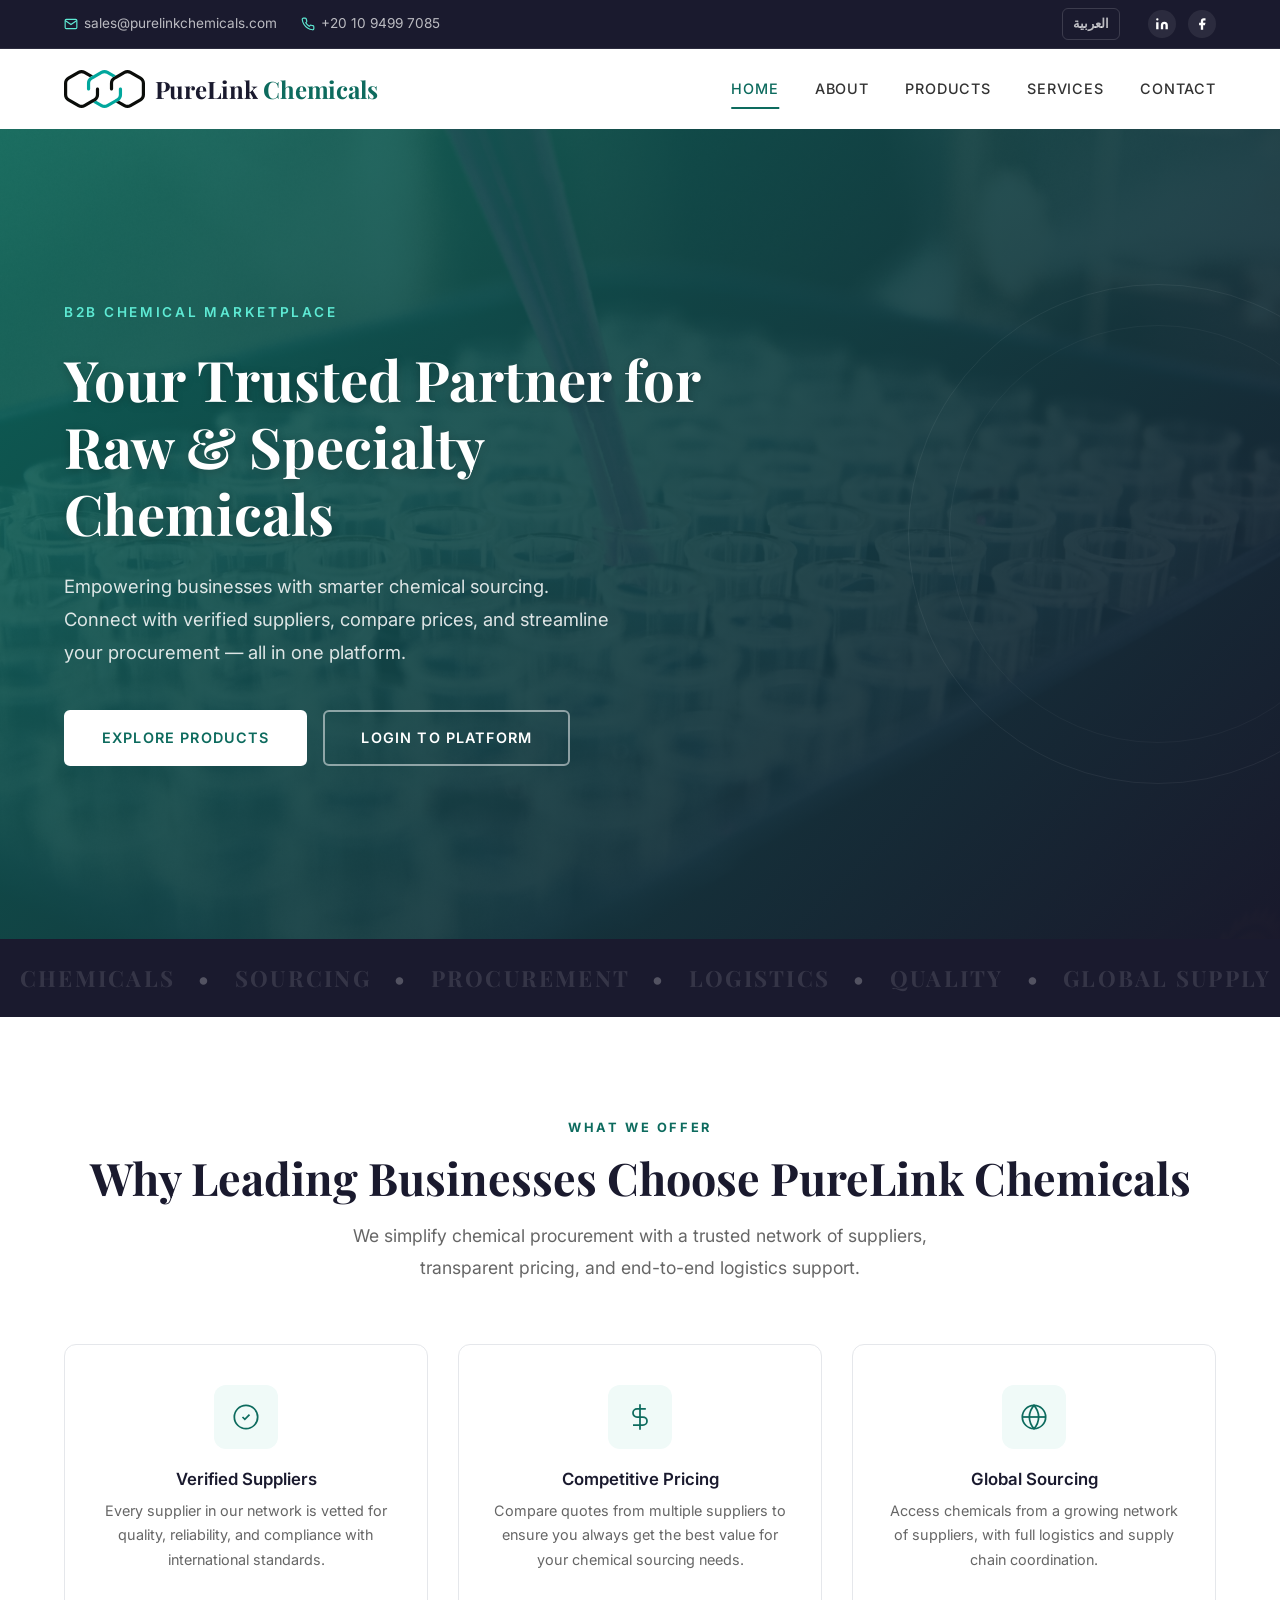
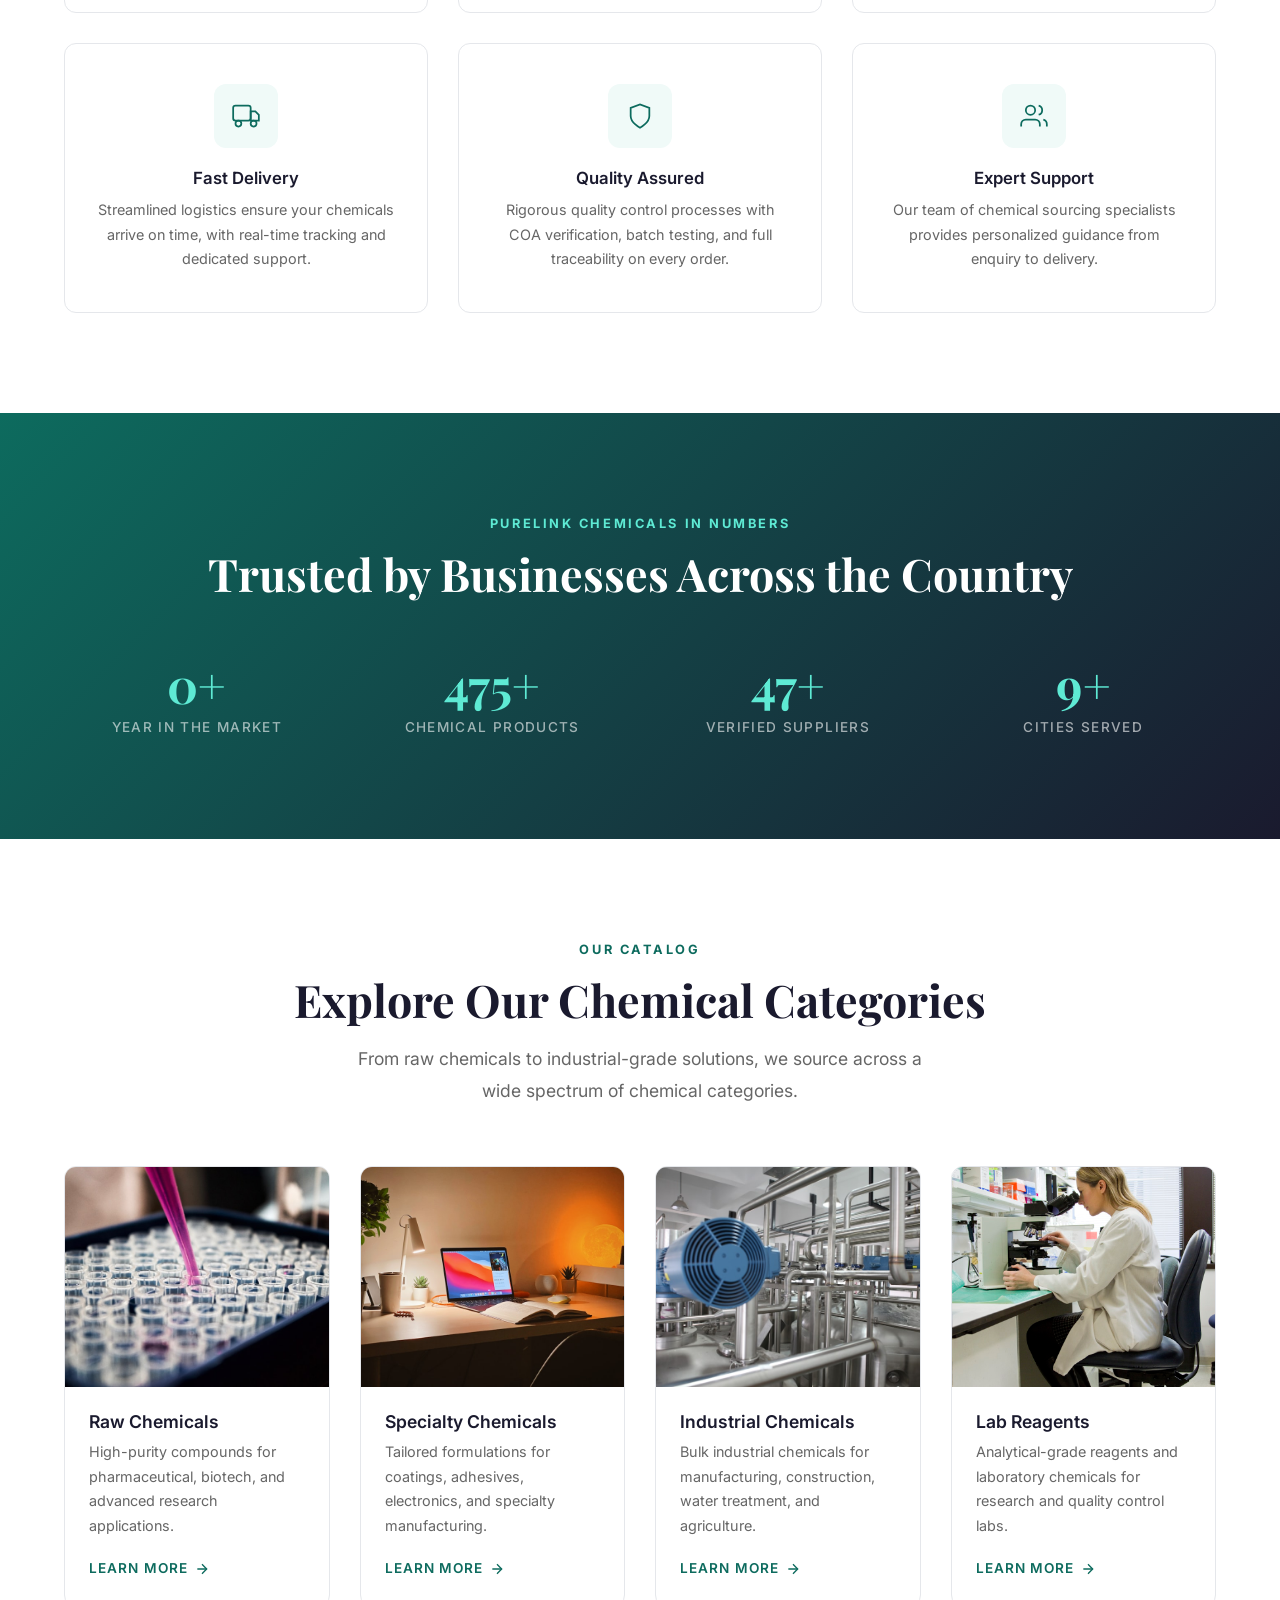
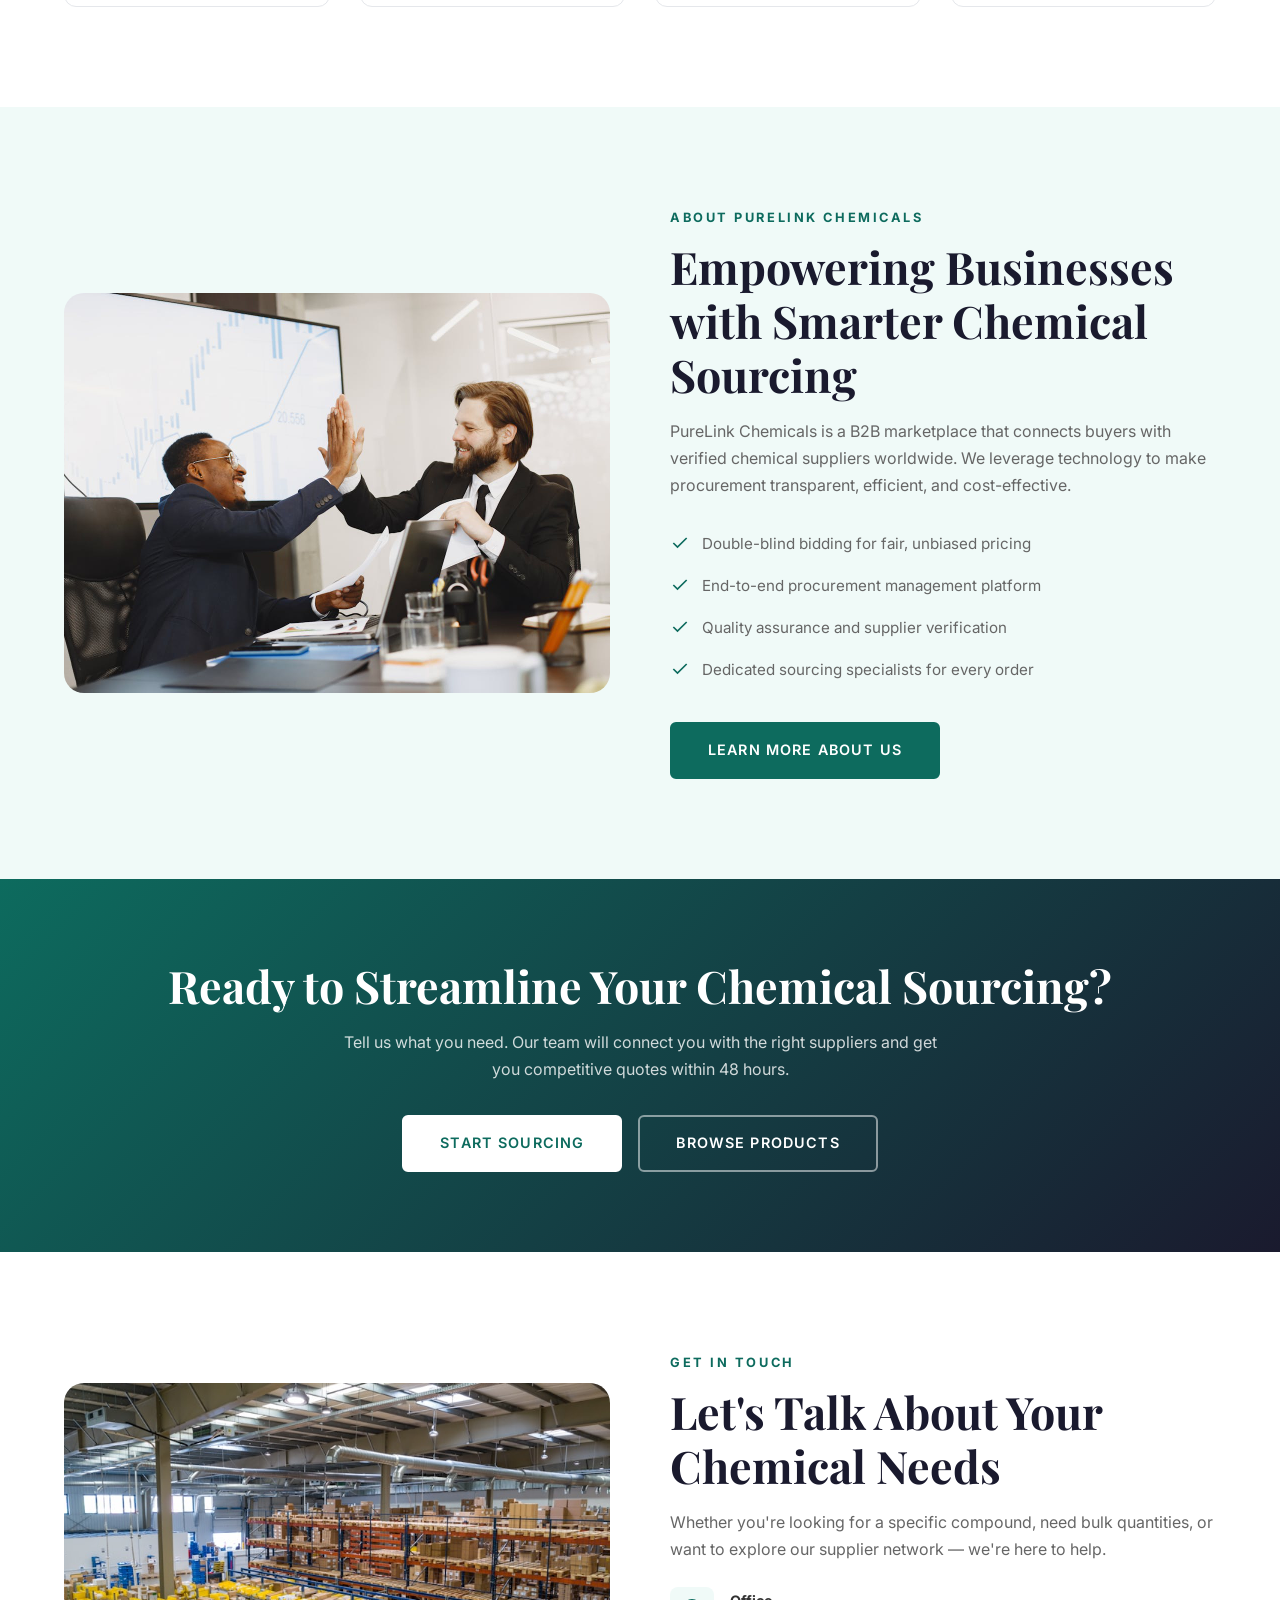
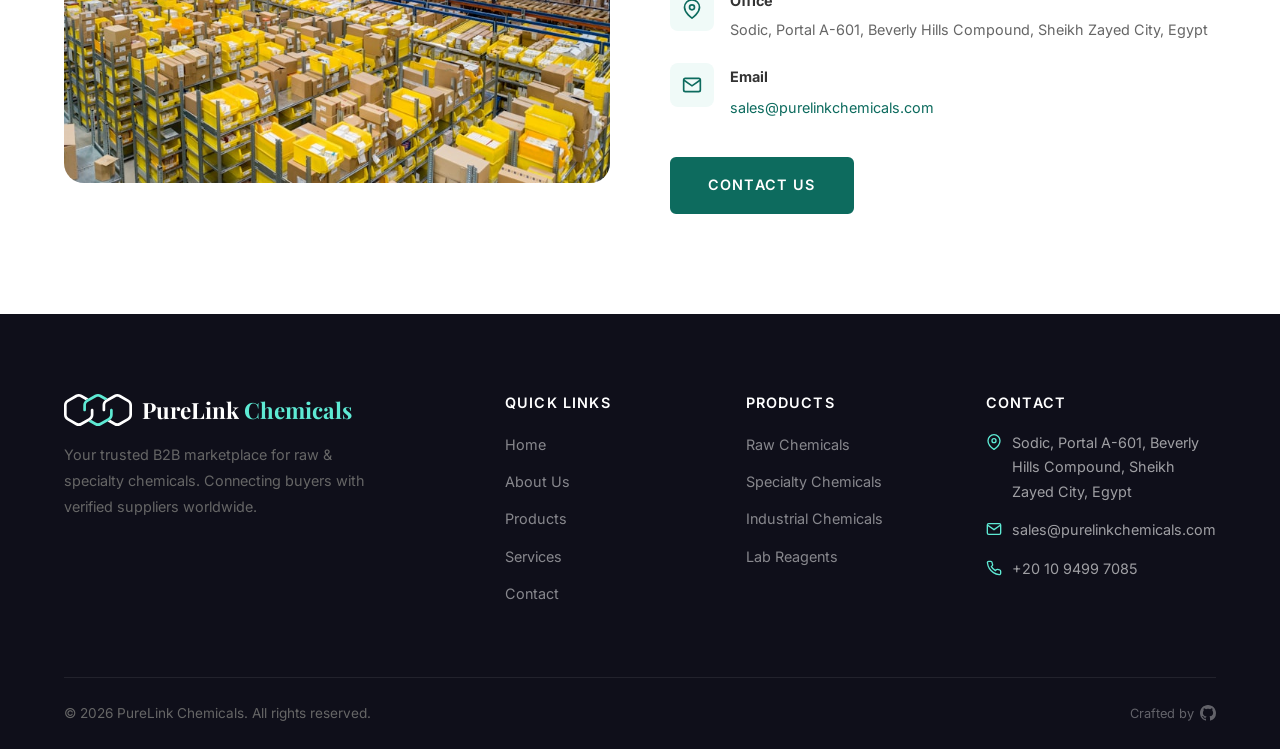
==== commit 1e887bb2: "Update internal links to use absolute paths for better navigation consistency across language versio" ====
--- a/index.html
+++ b/index.html
@@ -20,9 +20,9 @@
   <link rel="icon" type="image/png" href="images/favicon.png">
 
   <!-- Language alternates -->
-  <link rel="alternate" hreflang="en" href="index.html">
-  <link rel="alternate" hreflang="ar" href="index-ar.html">
-  <link rel="alternate" hreflang="x-default" href="index.html">
+  <link rel="alternate" hreflang="en" href="/">
+  <link rel="alternate" hreflang="ar" href="/index-ar">
+  <link rel="alternate" hreflang="x-default" href="/">
 </head>
 <body>
 
@@ -40,7 +40,7 @@
         </div>
       </div>
       <div class="topbar__right">
-        <a href="index-ar.html" class="topbar__lang" hreflang="ar" lang="ar">العربية</a>
+        <a href="/index-ar" class="topbar__lang" hreflang="ar" lang="ar">العربية</a>
         <div class="topbar__social">
           <a href="#" aria-label="LinkedIn"><svg viewBox="0 0 24 24"><path d="M16 8a6 6 0 0 1 6 6v7h-4v-7a2 2 0 0 0-2-2 2 2 0 0 0-2 2v7h-4v-7a6 6 0 0 1 6-6z M2 9h4v12H2z M4 2a2 2 0 1 1 0 4 2 2 0 0 1 0-4z"/></svg></a>
           <a href="#" aria-label="Facebook"><svg viewBox="0 0 24 24"><path d="M18 2h-3a5 5 0 0 0-5 5v3H7v4h3v8h4v-8h3l1-4h-4V7a1 1 0 0 1 1-1h3z"/></svg></a>
@@ -52,16 +52,16 @@
   <!-- Header -->
   <header class="header">
     <div class="header__inner">
-      <a href="index.html" class="header__logo">
+      <a href="/" class="header__logo">
         <img src="images/logo.svg" alt="PureLink Chemicals">
         <span class="header__logo-text">PureLink <span>Chemicals</span></span>
       </a>
       <nav class="nav" id="nav">
-        <a href="index.html" class="nav__link nav__link--active">Home</a>
-        <a href="about.html" class="nav__link">About</a>
-        <a href="products.html" class="nav__link">Products</a>
-        <a href="services.html" class="nav__link">Services</a>
-        <a href="contact.html" class="nav__link">Contact</a>
+        <a href="/" class="nav__link nav__link--active">Home</a>
+        <a href="/about" class="nav__link">About</a>
+        <a href="/products" class="nav__link">Products</a>
+        <a href="/services" class="nav__link">Services</a>
+        <a href="/contact" class="nav__link">Contact</a>
       </nav>
       <button class="nav-toggle" aria-label="Toggle navigation">
         <span></span><span></span><span></span>
@@ -77,7 +77,7 @@
         <h1 class="hero__title">Your Trusted Partner for Raw & Specialty Chemicals</h1>
         <p class="hero__text">Empowering businesses with smarter chemical sourcing. Connect with verified suppliers, compare prices, and streamline your procurement — all in one platform.</p>
         <div class="hero__buttons">
-          <a href="products.html" class="btn btn--white">Explore Products</a>
+          <a href="/products" class="btn btn--white">Explore Products</a>
           <a href="https://purelinkchemical.com/login" class="btn btn--outline-white" target="_blank">Login to Platform</a>
         </div>
       </div>
@@ -200,7 +200,7 @@
           <div class="category-card__body">
             <h3 class="category-card__title">Raw Chemicals</h3>
             <p class="category-card__text">High-purity compounds for pharmaceutical, biotech, and advanced research applications.</p>
-            <a href="products.html" class="category-card__link">Learn More <svg viewBox="0 0 24 24" stroke-width="2"><line x1="5" y1="12" x2="19" y2="12"/><polyline points="12 5 19 12 12 19"/></svg></a>
+            <a href="/products" class="category-card__link">Learn More <svg viewBox="0 0 24 24" stroke-width="2"><line x1="5" y1="12" x2="19" y2="12"/><polyline points="12 5 19 12 12 19"/></svg></a>
           </div>
         </div>
 
@@ -210,7 +210,7 @@
           <div class="category-card__body">
             <h3 class="category-card__title">Specialty Chemicals</h3>
             <p class="category-card__text">Tailored formulations for coatings, adhesives, electronics, and specialty manufacturing.</p>
-            <a href="products.html" class="category-card__link">Learn More <svg viewBox="0 0 24 24" stroke-width="2"><line x1="5" y1="12" x2="19" y2="12"/><polyline points="12 5 19 12 12 19"/></svg></a>
+            <a href="/products" class="category-card__link">Learn More <svg viewBox="0 0 24 24" stroke-width="2"><line x1="5" y1="12" x2="19" y2="12"/><polyline points="12 5 19 12 12 19"/></svg></a>
           </div>
         </div>
 
@@ -220,7 +220,7 @@
           <div class="category-card__body">
             <h3 class="category-card__title">Industrial Chemicals</h3>
             <p class="category-card__text">Bulk industrial chemicals for manufacturing, construction, water treatment, and agriculture.</p>
-            <a href="products.html" class="category-card__link">Learn More <svg viewBox="0 0 24 24" stroke-width="2"><line x1="5" y1="12" x2="19" y2="12"/><polyline points="12 5 19 12 12 19"/></svg></a>
+            <a href="/products" class="category-card__link">Learn More <svg viewBox="0 0 24 24" stroke-width="2"><line x1="5" y1="12" x2="19" y2="12"/><polyline points="12 5 19 12 12 19"/></svg></a>
           </div>
         </div>
 
@@ -230,7 +230,7 @@
           <div class="category-card__body">
             <h3 class="category-card__title">Lab Reagents</h3>
             <p class="category-card__text">Analytical-grade reagents and laboratory chemicals for research and quality control labs.</p>
-            <a href="products.html" class="category-card__link">Learn More <svg viewBox="0 0 24 24" stroke-width="2"><line x1="5" y1="12" x2="19" y2="12"/><polyline points="12 5 19 12 12 19"/></svg></a>
+            <a href="/products" class="category-card__link">Learn More <svg viewBox="0 0 24 24" stroke-width="2"><line x1="5" y1="12" x2="19" y2="12"/><polyline points="12 5 19 12 12 19"/></svg></a>
           </div>
         </div>
       </div>
@@ -265,7 +265,7 @@
               Dedicated sourcing specialists for every order
             </li>
           </ul>
-          <a href="about.html" class="btn btn--primary">Learn More About Us</a>
+          <a href="/about" class="btn btn--primary">Learn More About Us</a>
         </div>
       </div>
     </div>
@@ -278,7 +278,7 @@
       <p>Tell us what you need. Our team will connect you with the right suppliers and get you competitive quotes within 48 hours.</p>
       <div style="display: flex; gap: 16px; justify-content: center; flex-wrap: wrap;">
         <a href="https://purelinkchemical.com/login" class="btn btn--white" target="_blank">Start Sourcing</a>
-        <a href="products.html" class="btn btn--outline-white">Browse Products</a>
+        <a href="/products" class="btn btn--outline-white">Browse Products</a>
       </div>
     </div>
   </section>
@@ -313,7 +313,7 @@
             </div>
           </div>
 
-          <a href="contact.html" class="btn btn--primary" style="margin-top: 16px;">Contact Us</a>
+          <a href="/contact" class="btn btn--primary" style="margin-top: 16px;">Contact Us</a>
         </div>
         <div class="content-row__image reveal-right" style="background-image: url('images/logistics.jpg');">
         </div>
@@ -335,20 +335,20 @@
         <div>
           <h4 class="footer__title">Quick Links</h4>
           <ul class="footer__links">
-            <li><a href="index.html">Home</a></li>
-            <li><a href="about.html">About Us</a></li>
-            <li><a href="products.html">Products</a></li>
-            <li><a href="services.html">Services</a></li>
-            <li><a href="contact.html">Contact</a></li>
+            <li><a href="/">Home</a></li>
+            <li><a href="/about">About Us</a></li>
+            <li><a href="/products">Products</a></li>
+            <li><a href="/services">Services</a></li>
+            <li><a href="/contact">Contact</a></li>
           </ul>
         </div>
         <div>
           <h4 class="footer__title">Products</h4>
           <ul class="footer__links">
-            <li><a href="products.html">Raw Chemicals</a></li>
-            <li><a href="products.html">Specialty Chemicals</a></li>
-            <li><a href="products.html">Industrial Chemicals</a></li>
-            <li><a href="products.html">Lab Reagents</a></li>
+            <li><a href="/products">Raw Chemicals</a></li>
+            <li><a href="/products">Specialty Chemicals</a></li>
+            <li><a href="/products">Industrial Chemicals</a></li>
+            <li><a href="/products">Lab Reagents</a></li>
           </ul>
         </div>
         <div>
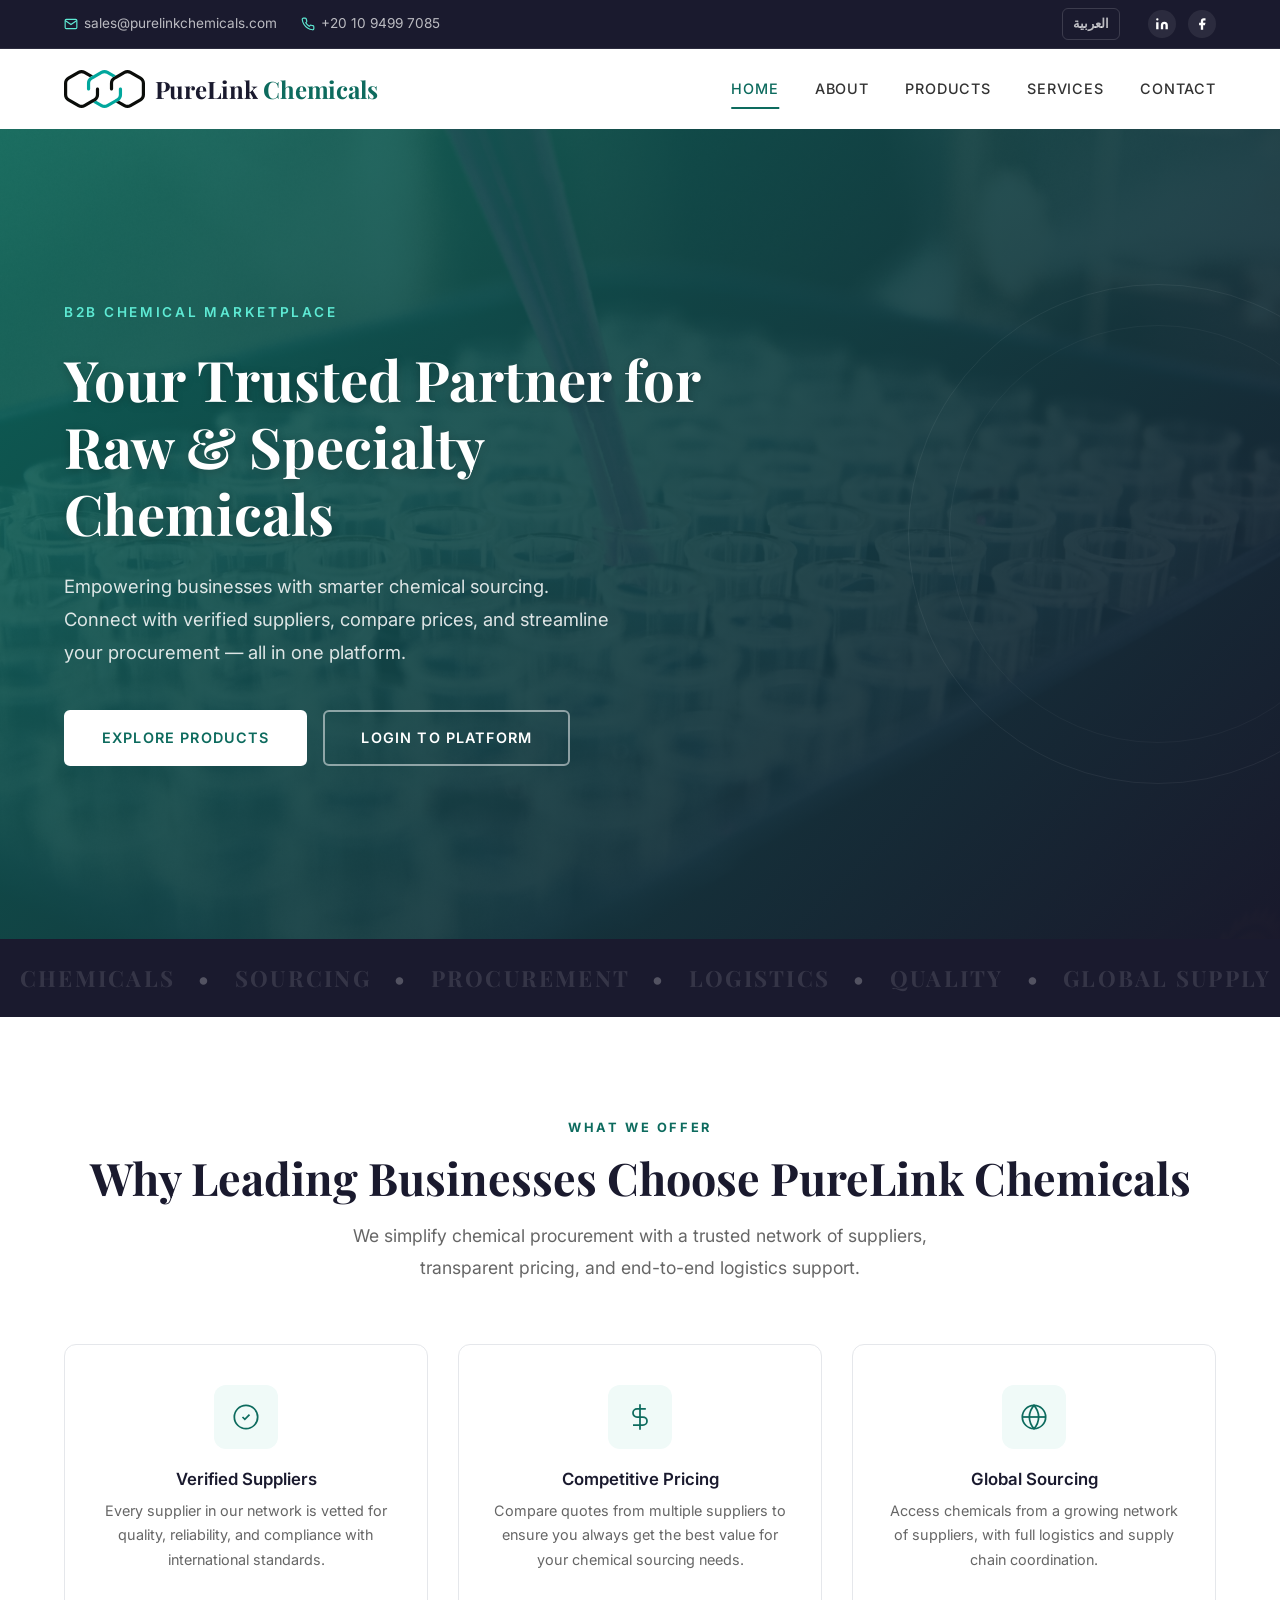
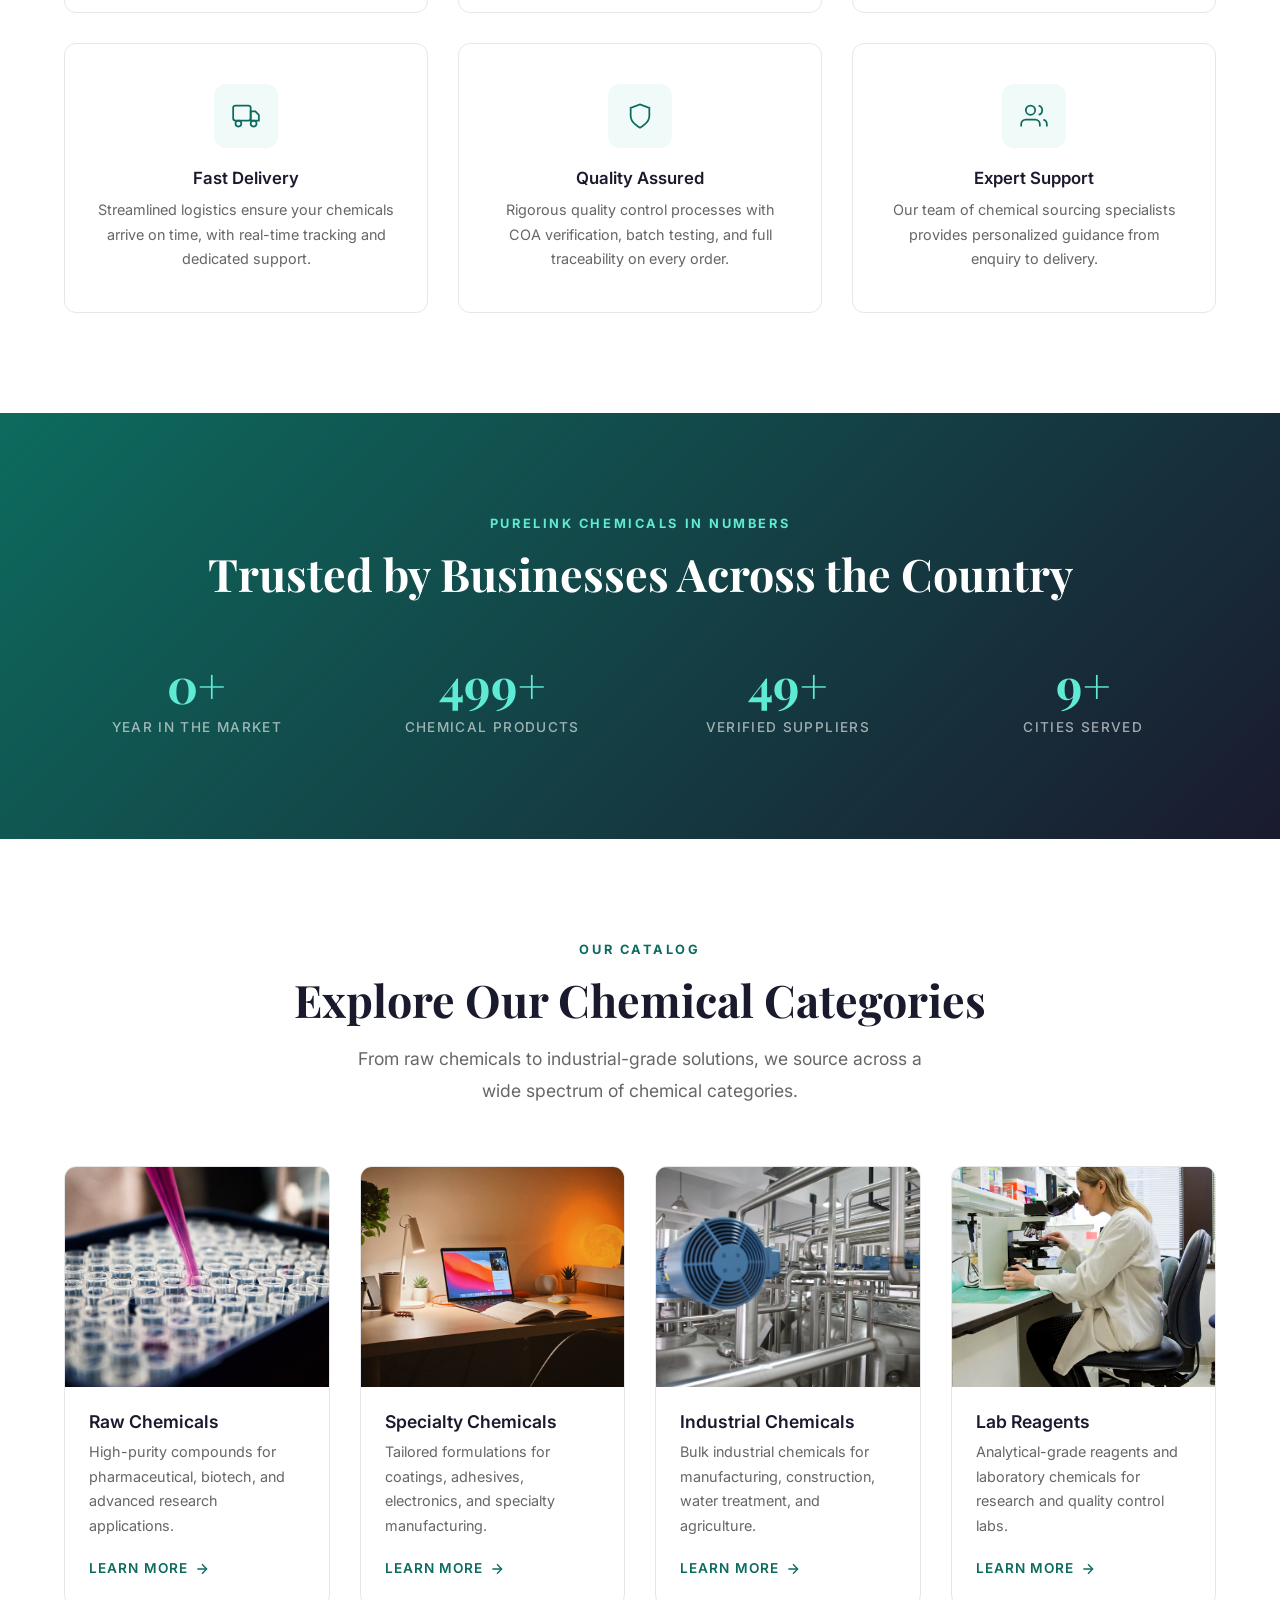
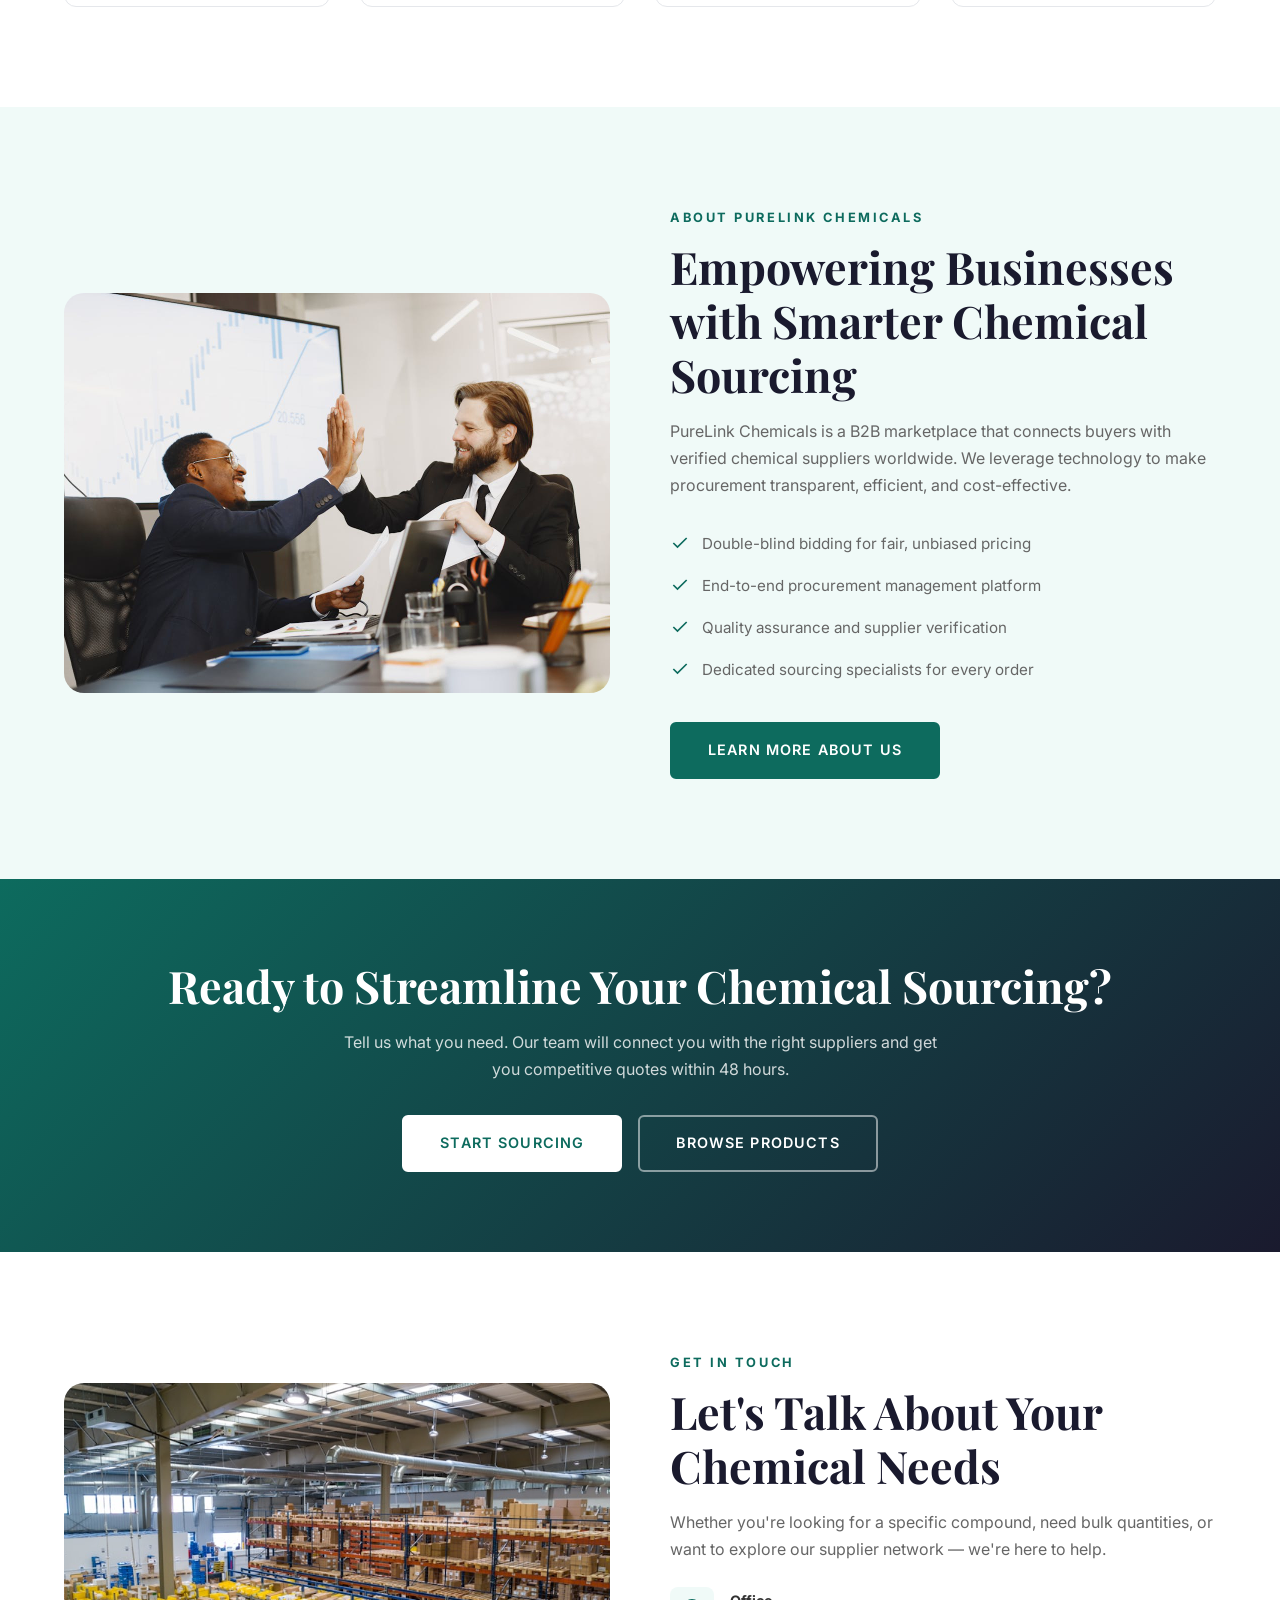
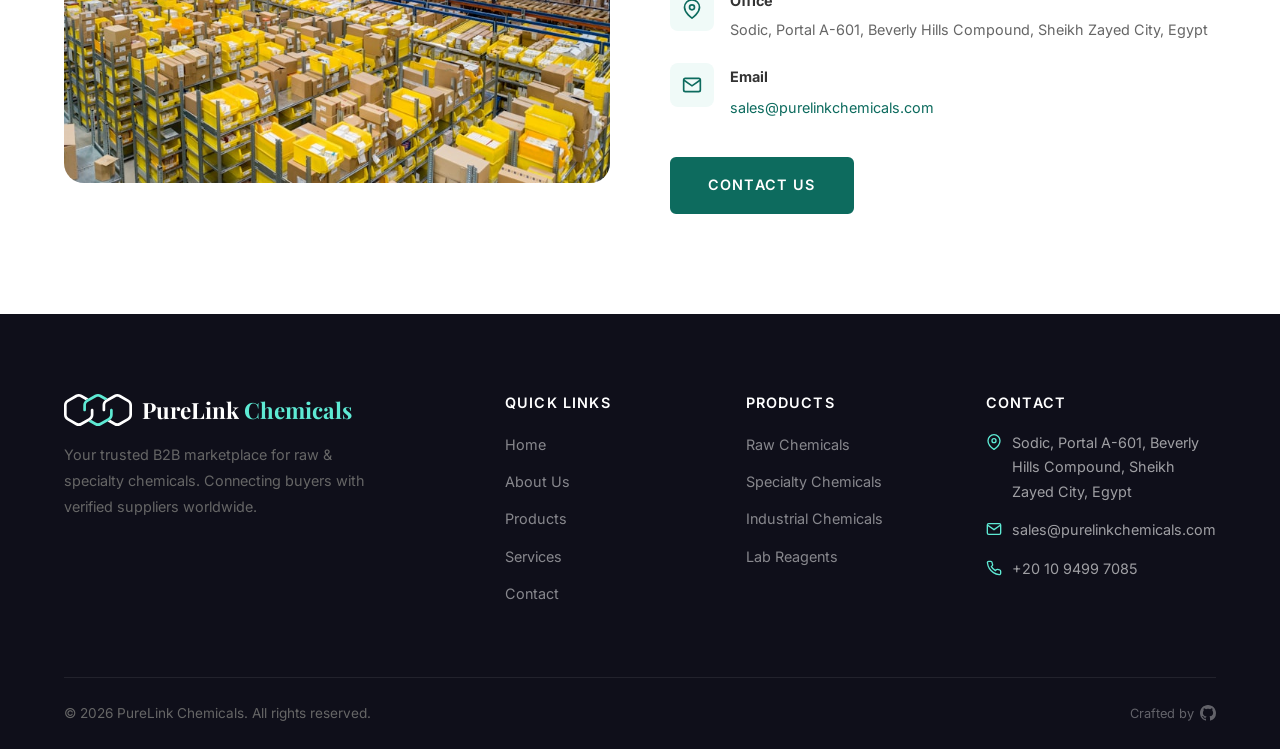
==== commit 533f35d5: "support" ====
--- a/index.html
+++ b/index.html
@@ -381,5 +381,6 @@
 
   <!-- Scripts -->
   <script src="js/main.js"></script>
+  <script src="js/support-chat.js" defer></script>
 </body>
 </html>
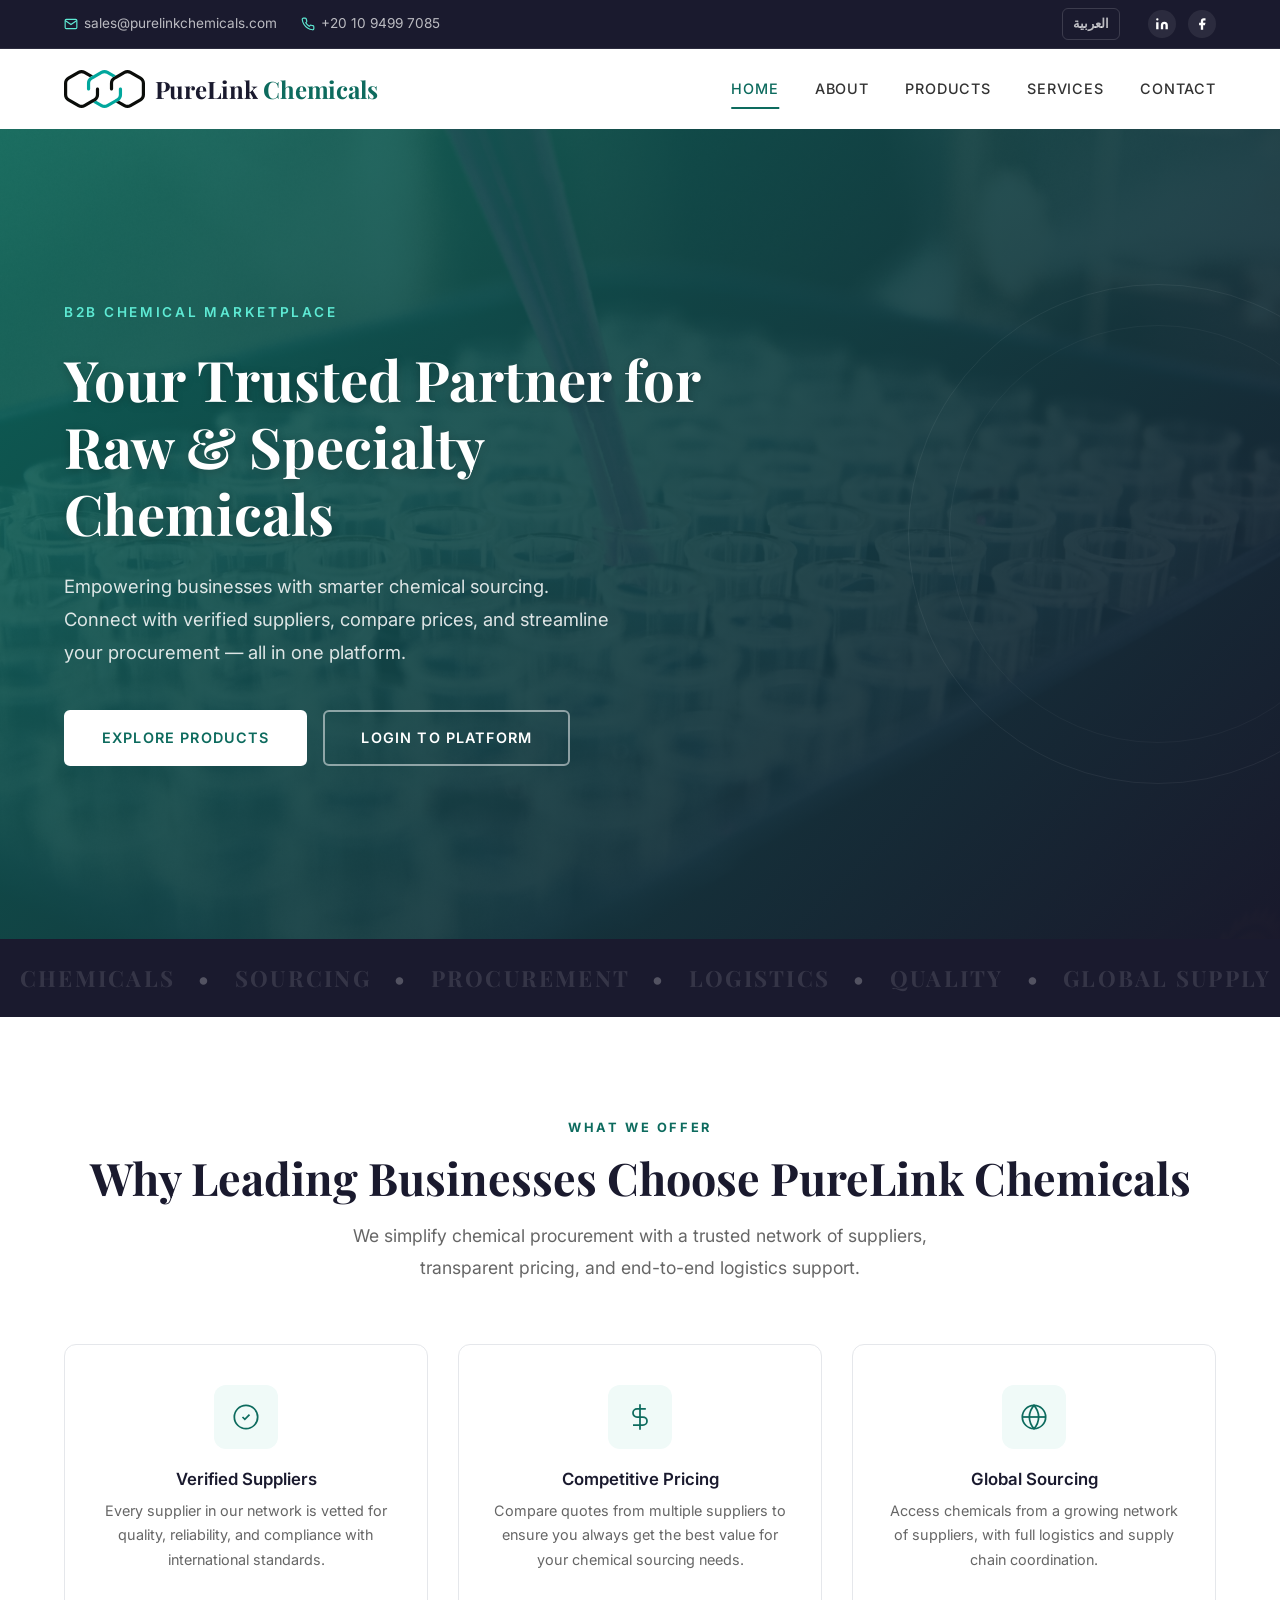
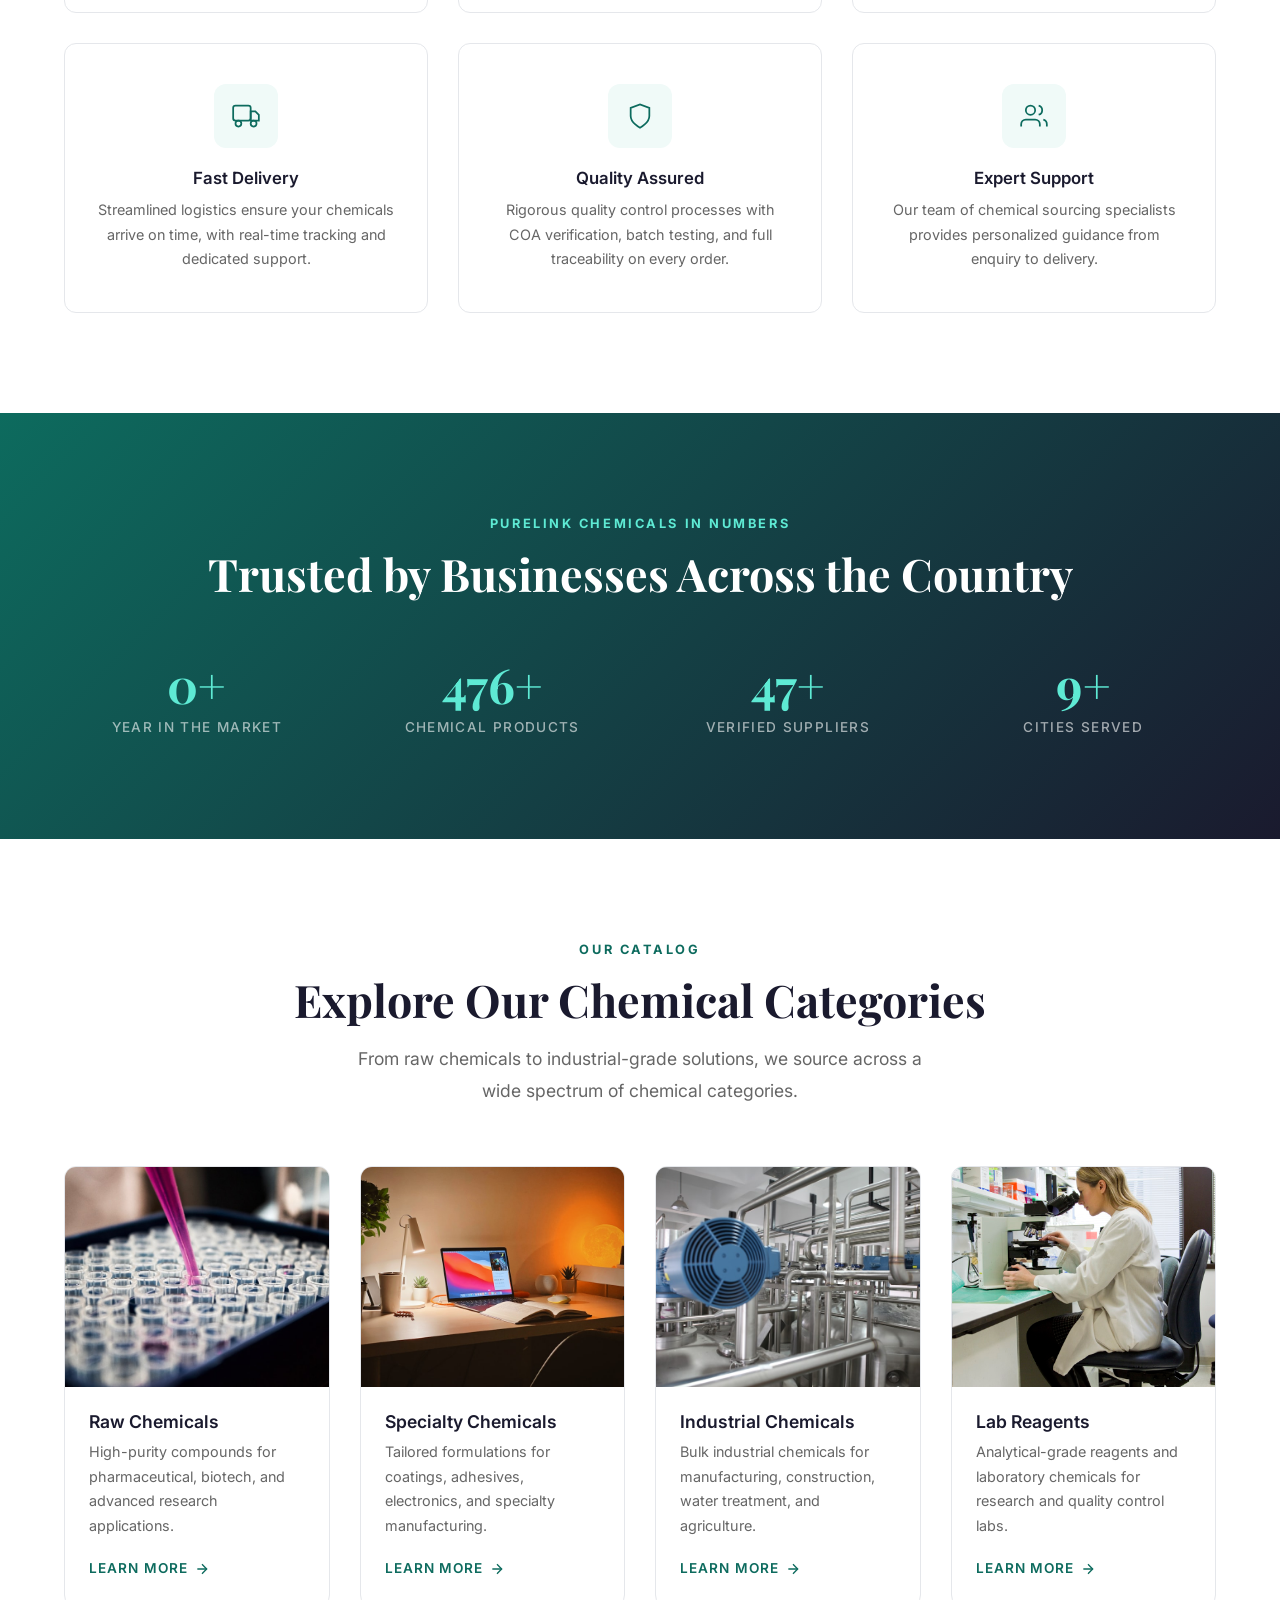
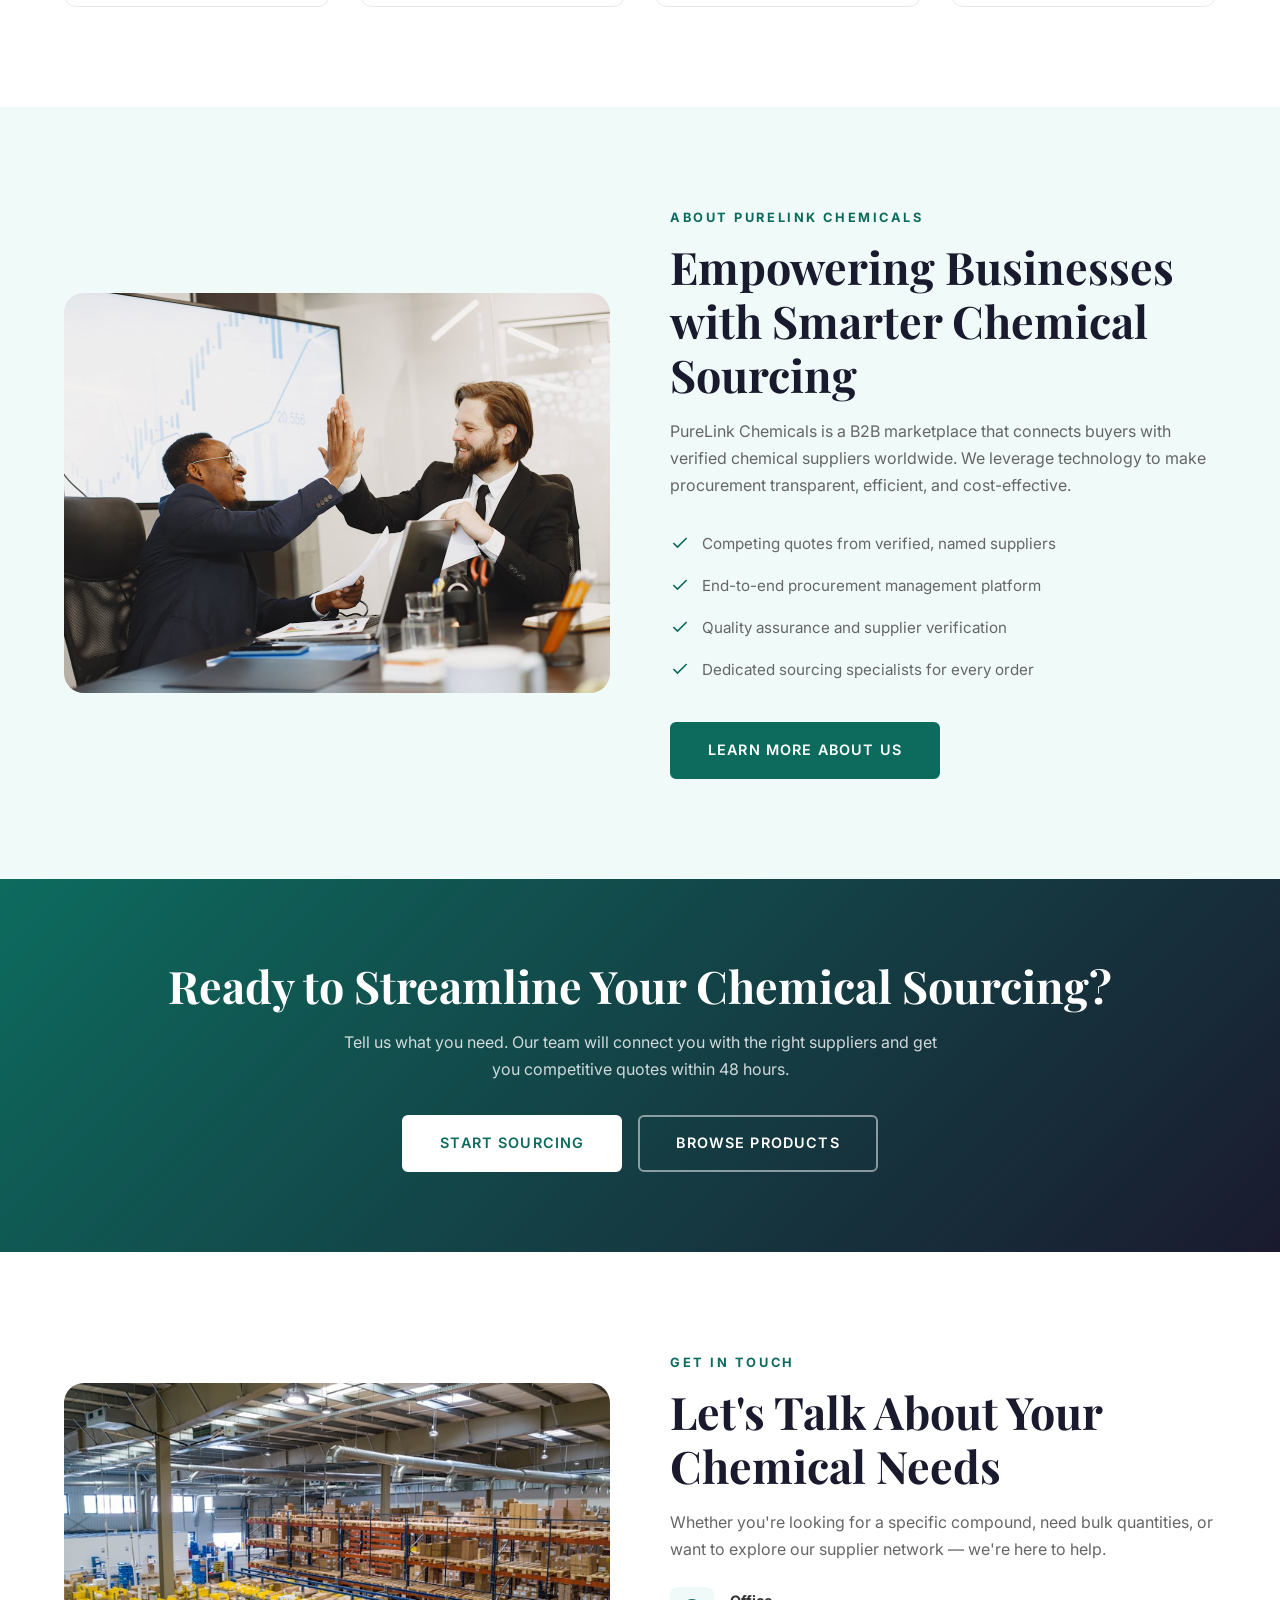
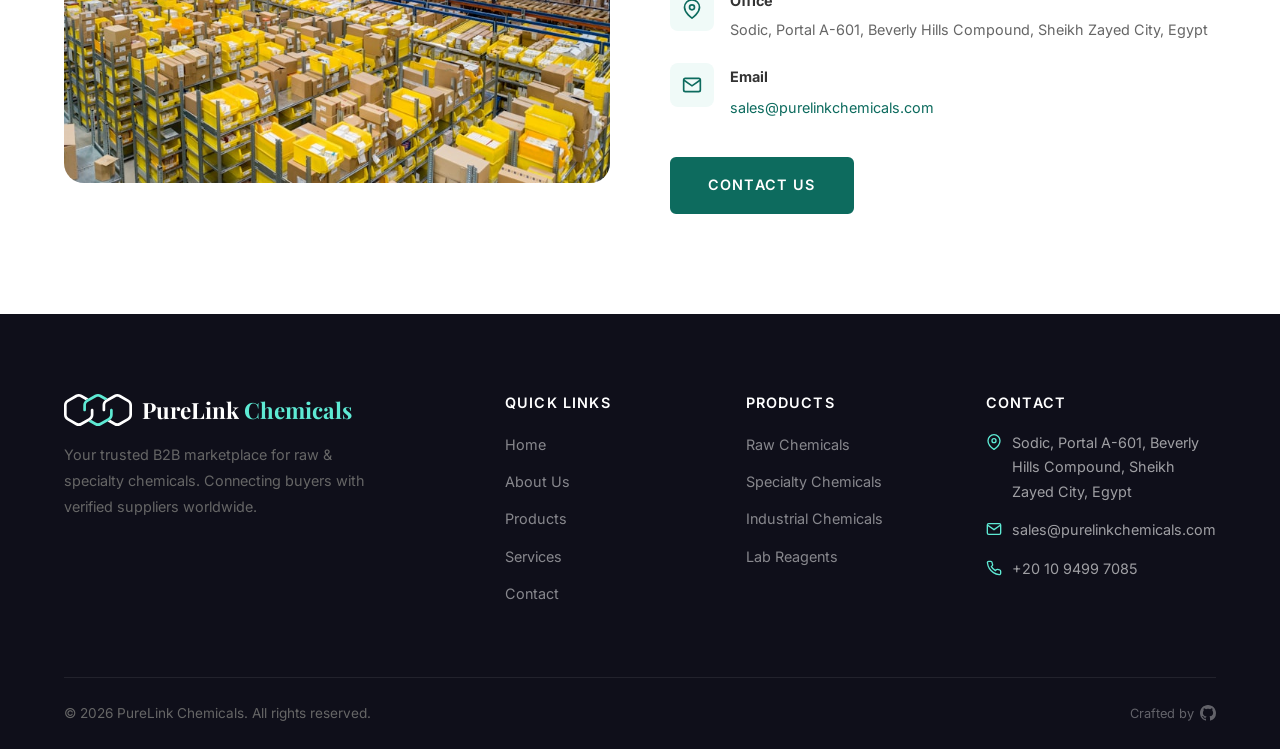
==== commit 271a8442: "Update marketing copy to remove double-blind bidding claims Supplier names are visible to buyers thr" ====
--- a/index.html
+++ b/index.html
@@ -250,7 +250,7 @@
           <ul class="content-row__list">
             <li>
               <svg viewBox="0 0 24 24" stroke-width="2"><polyline points="20 6 9 17 4 12"/></svg>
-              Double-blind bidding for fair, unbiased pricing
+              Competing quotes from verified, named suppliers
             </li>
             <li>
               <svg viewBox="0 0 24 24" stroke-width="2"><polyline points="20 6 9 17 4 12"/></svg>
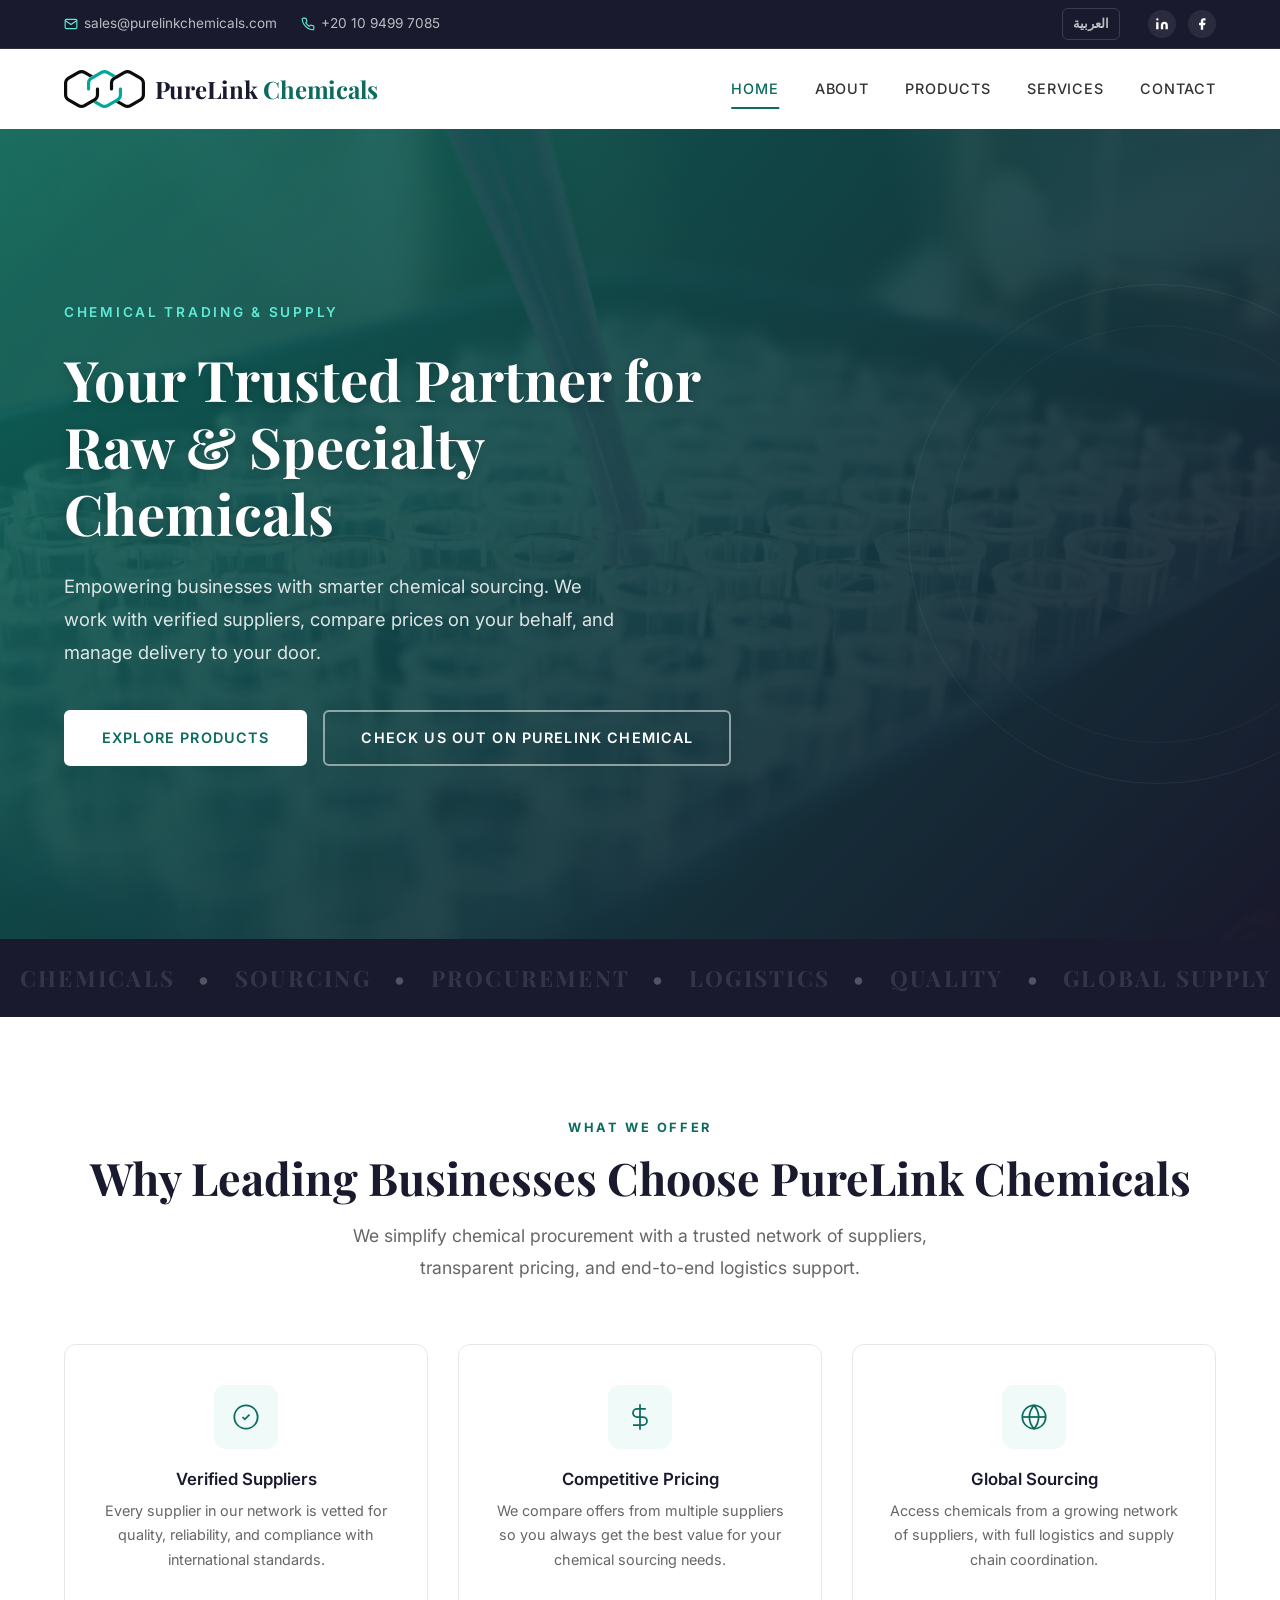
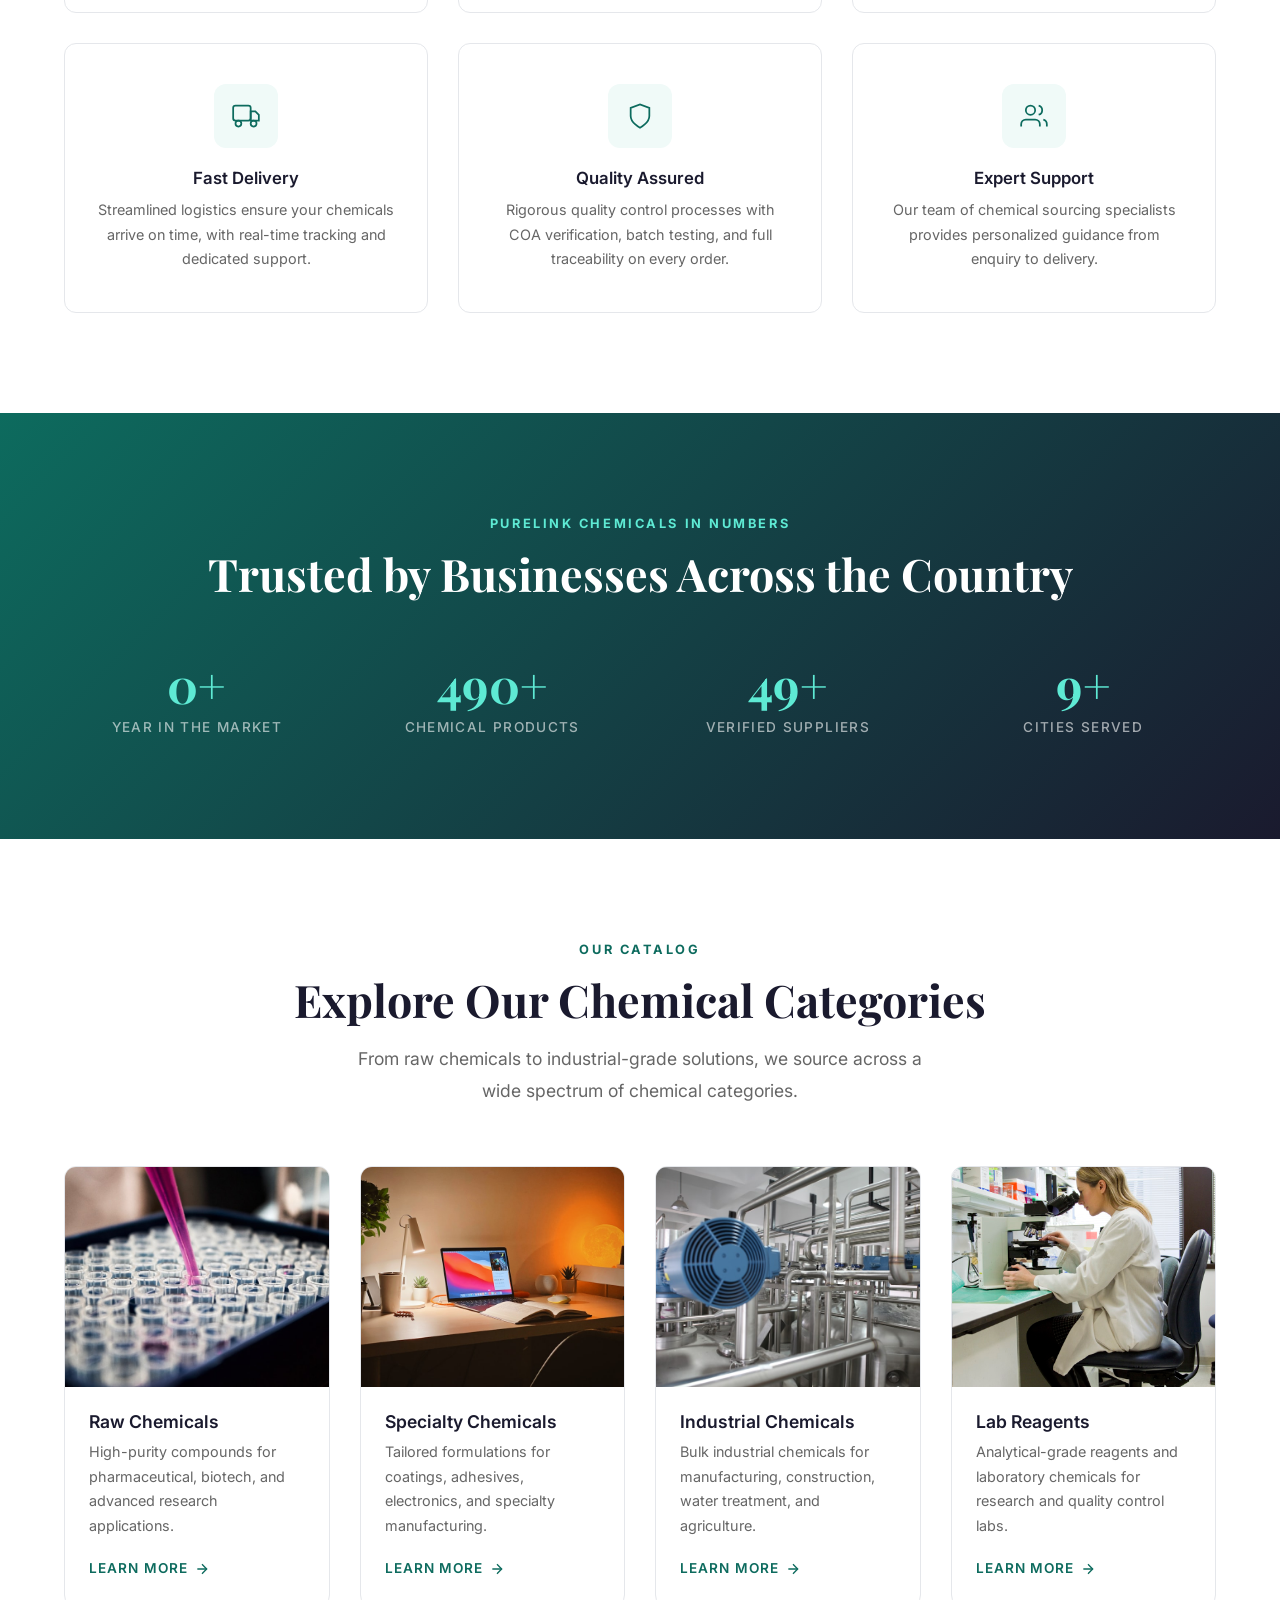
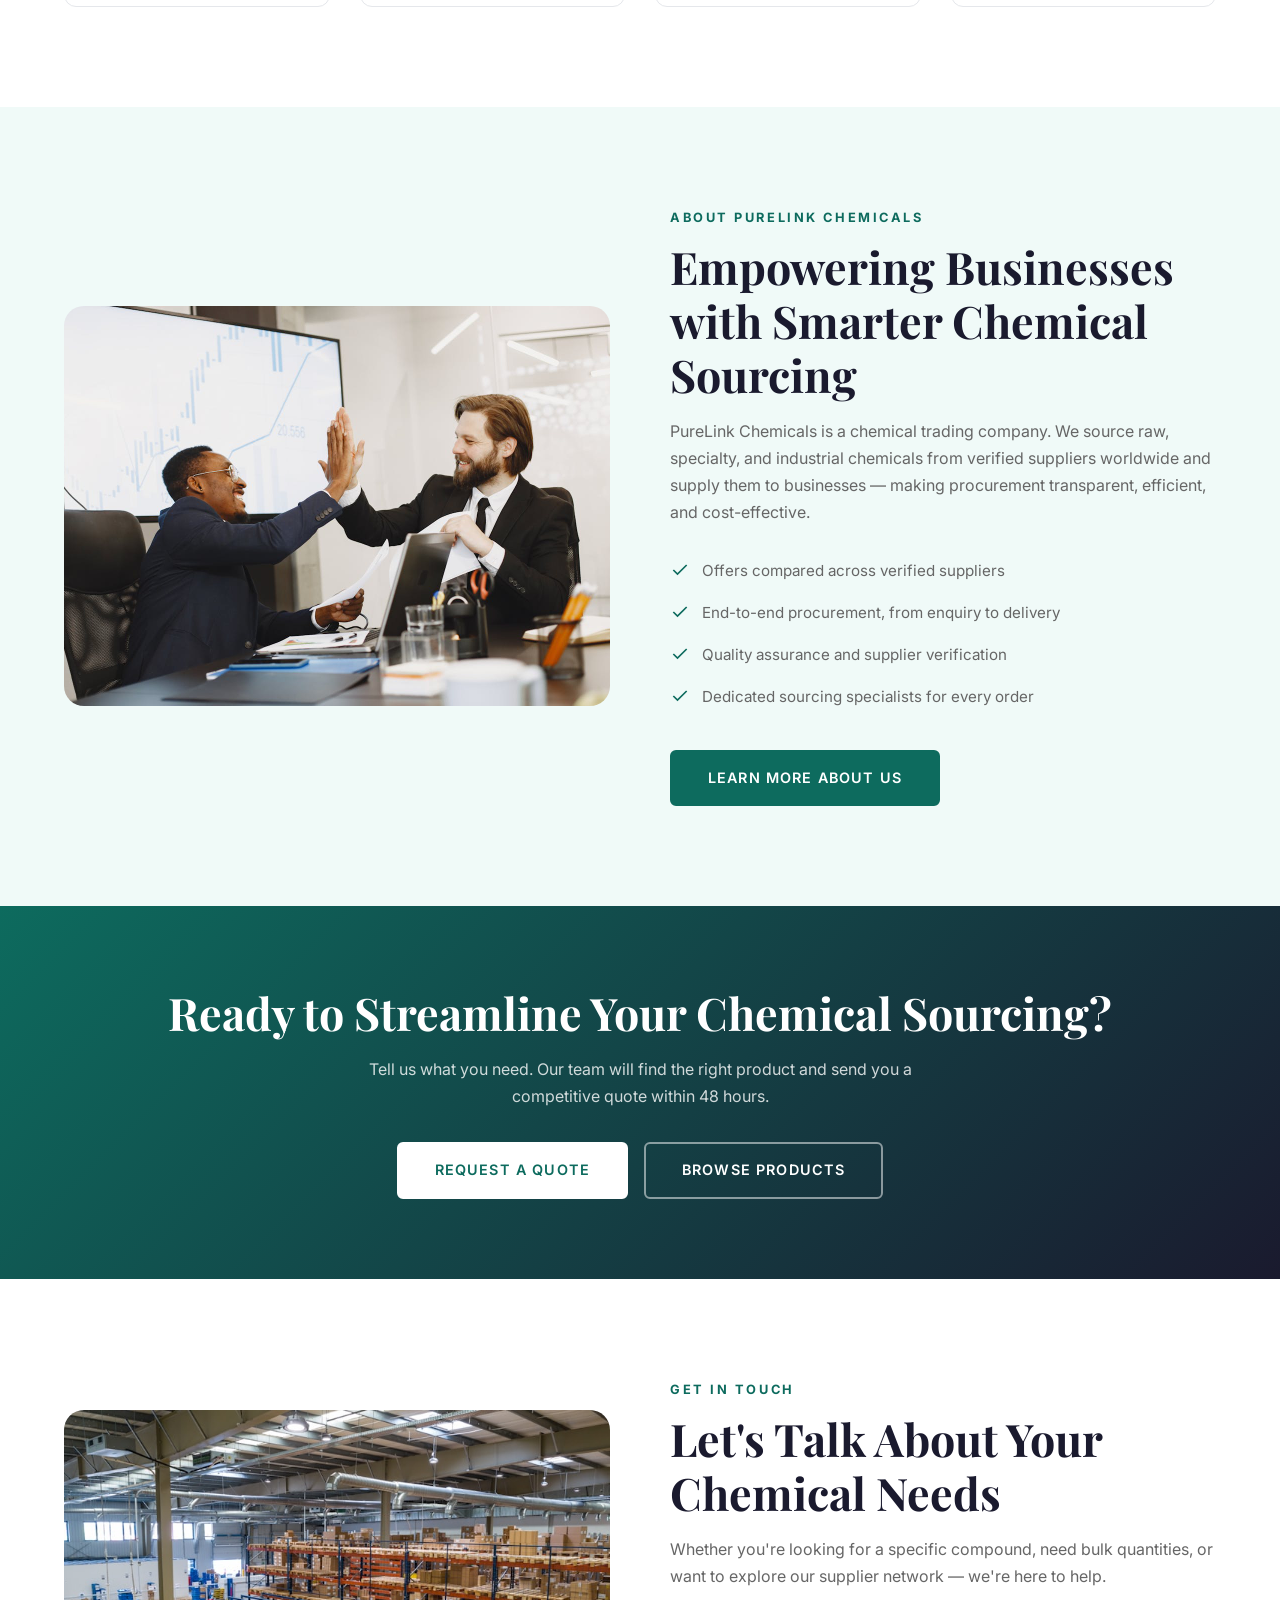
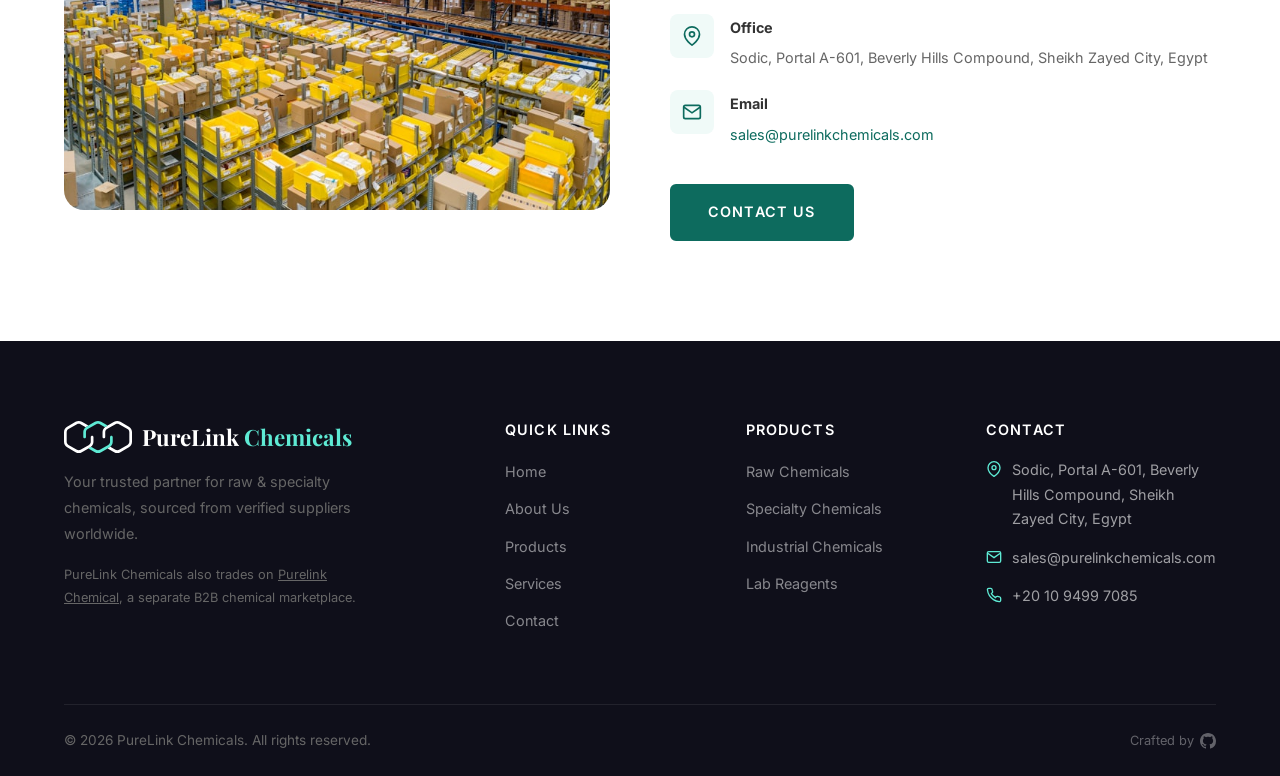
==== commit 457e30e2: "Present PureLink Chemicals as a trading company, separate from the Purelink Chemical marketplace The" ====
--- a/index.html
+++ b/index.html
@@ -3,8 +3,8 @@
 <head>
   <meta charset="UTF-8">
   <meta name="viewport" content="width=device-width, initial-scale=1.0">
-  <meta name="description" content="PureLink Chemicals - Your trusted B2B marketplace for raw & specialty chemicals. Verified suppliers, competitive pricing, and global sourcing.">
-  <meta name="keywords" content="chemicals, B2B marketplace, raw chemicals, specialty chemicals, chemical sourcing, procurement">
+  <meta name="description" content="PureLink Chemicals - Your trusted supplier of raw & specialty chemicals. Verified suppliers, competitive pricing, and global sourcing.">
+  <meta name="keywords" content="chemicals, chemical trading, chemical supplier, raw chemicals, specialty chemicals, chemical sourcing, procurement">
   <title>PureLink Chemicals | Your Trusted Partner for Raw & Specialty Chemicals</title>
 
   <!-- Fonts -->
@@ -73,12 +73,12 @@
   <section class="hero">
     <div class="container">
       <div class="hero__content">
-        <span class="hero__label">B2B Chemical Marketplace</span>
+        <span class="hero__label">Chemical Trading & Supply</span>
         <h1 class="hero__title">Your Trusted Partner for Raw & Specialty Chemicals</h1>
-        <p class="hero__text">Empowering businesses with smarter chemical sourcing. Connect with verified suppliers, compare prices, and streamline your procurement — all in one platform.</p>
+        <p class="hero__text">Empowering businesses with smarter chemical sourcing. We work with verified suppliers, compare prices on your behalf, and manage delivery to your door.</p>
         <div class="hero__buttons">
           <a href="/products" class="btn btn--white">Explore Products</a>
-          <a href="https://purelinkchemical.com/login" class="btn btn--outline-white" target="_blank">Login to Platform</a>
+          <a href="https://purelinkchemical.com/" class="btn btn--outline-white" target="_blank">Check us out on Purelink Chemical</a>
         </div>
       </div>
     </div>
@@ -118,7 +118,7 @@
             <svg viewBox="0 0 24 24"><line x1="12" y1="1" x2="12" y2="23"/><path d="M17 5H9.5a3.5 3.5 0 0 0 0 7h5a3.5 3.5 0 0 1 0 7H6"/></svg>
           </div>
           <h3 class="feature-card__title">Competitive Pricing</h3>
-          <p class="feature-card__text">Compare quotes from multiple suppliers to ensure you always get the best value for your chemical sourcing needs.</p>
+          <p class="feature-card__text">We compare offers from multiple suppliers so you always get the best value for your chemical sourcing needs.</p>
         </div>
 
         <div class="feature-card reveal">
@@ -246,15 +246,15 @@
         <div class="content-row__body reveal-right">
           <span class="section-label">About PureLink Chemicals</span>
           <h2>Empowering Businesses with Smarter Chemical Sourcing</h2>
-          <p>PureLink Chemicals is a B2B marketplace that connects buyers with verified chemical suppliers worldwide. We leverage technology to make procurement transparent, efficient, and cost-effective.</p>
+          <p>PureLink Chemicals is a chemical trading company. We source raw, specialty, and industrial chemicals from verified suppliers worldwide and supply them to businesses — making procurement transparent, efficient, and cost-effective.</p>
           <ul class="content-row__list">
             <li>
               <svg viewBox="0 0 24 24" stroke-width="2"><polyline points="20 6 9 17 4 12"/></svg>
-              Competing quotes from verified, named suppliers
+              Offers compared across verified suppliers
             </li>
             <li>
               <svg viewBox="0 0 24 24" stroke-width="2"><polyline points="20 6 9 17 4 12"/></svg>
-              End-to-end procurement management platform
+              End-to-end procurement, from enquiry to delivery
             </li>
             <li>
               <svg viewBox="0 0 24 24" stroke-width="2"><polyline points="20 6 9 17 4 12"/></svg>
@@ -275,9 +275,9 @@
   <section class="cta-banner">
     <div class="container reveal">
       <h2>Ready to Streamline Your Chemical Sourcing?</h2>
-      <p>Tell us what you need. Our team will connect you with the right suppliers and get you competitive quotes within 48 hours.</p>
+      <p>Tell us what you need. Our team will find the right product and send you a competitive quote within 48 hours.</p>
       <div style="display: flex; gap: 16px; justify-content: center; flex-wrap: wrap;">
-        <a href="https://purelinkchemical.com/login" class="btn btn--white" target="_blank">Start Sourcing</a>
+        <a href="/contact" class="btn btn--white">Request a Quote</a>
         <a href="/products" class="btn btn--outline-white">Browse Products</a>
       </div>
     </div>
@@ -330,7 +330,8 @@
             <img src="images/logo-white.svg" alt="PureLink Chemicals">
             <div class="footer__logo-text">PureLink <span>Chemicals</span></div>
           </div>
-          <p class="footer__brand-text">Your trusted B2B marketplace for raw & specialty chemicals. Connecting buyers with verified suppliers worldwide.</p>
+          <p class="footer__brand-text">Your trusted partner for raw & specialty chemicals, sourced from verified suppliers worldwide.</p>
+          <p class="footer__brand-text" style="margin-top: 12px; font-size: 0.8rem;">PureLink Chemicals also trades on <a href="https://purelinkchemical.com/" target="_blank" rel="noopener" style="color: inherit; text-decoration: underline;">Purelink Chemical</a>, a separate B2B chemical marketplace.</p>
         </div>
         <div>
           <h4 class="footer__title">Quick Links</h4>
